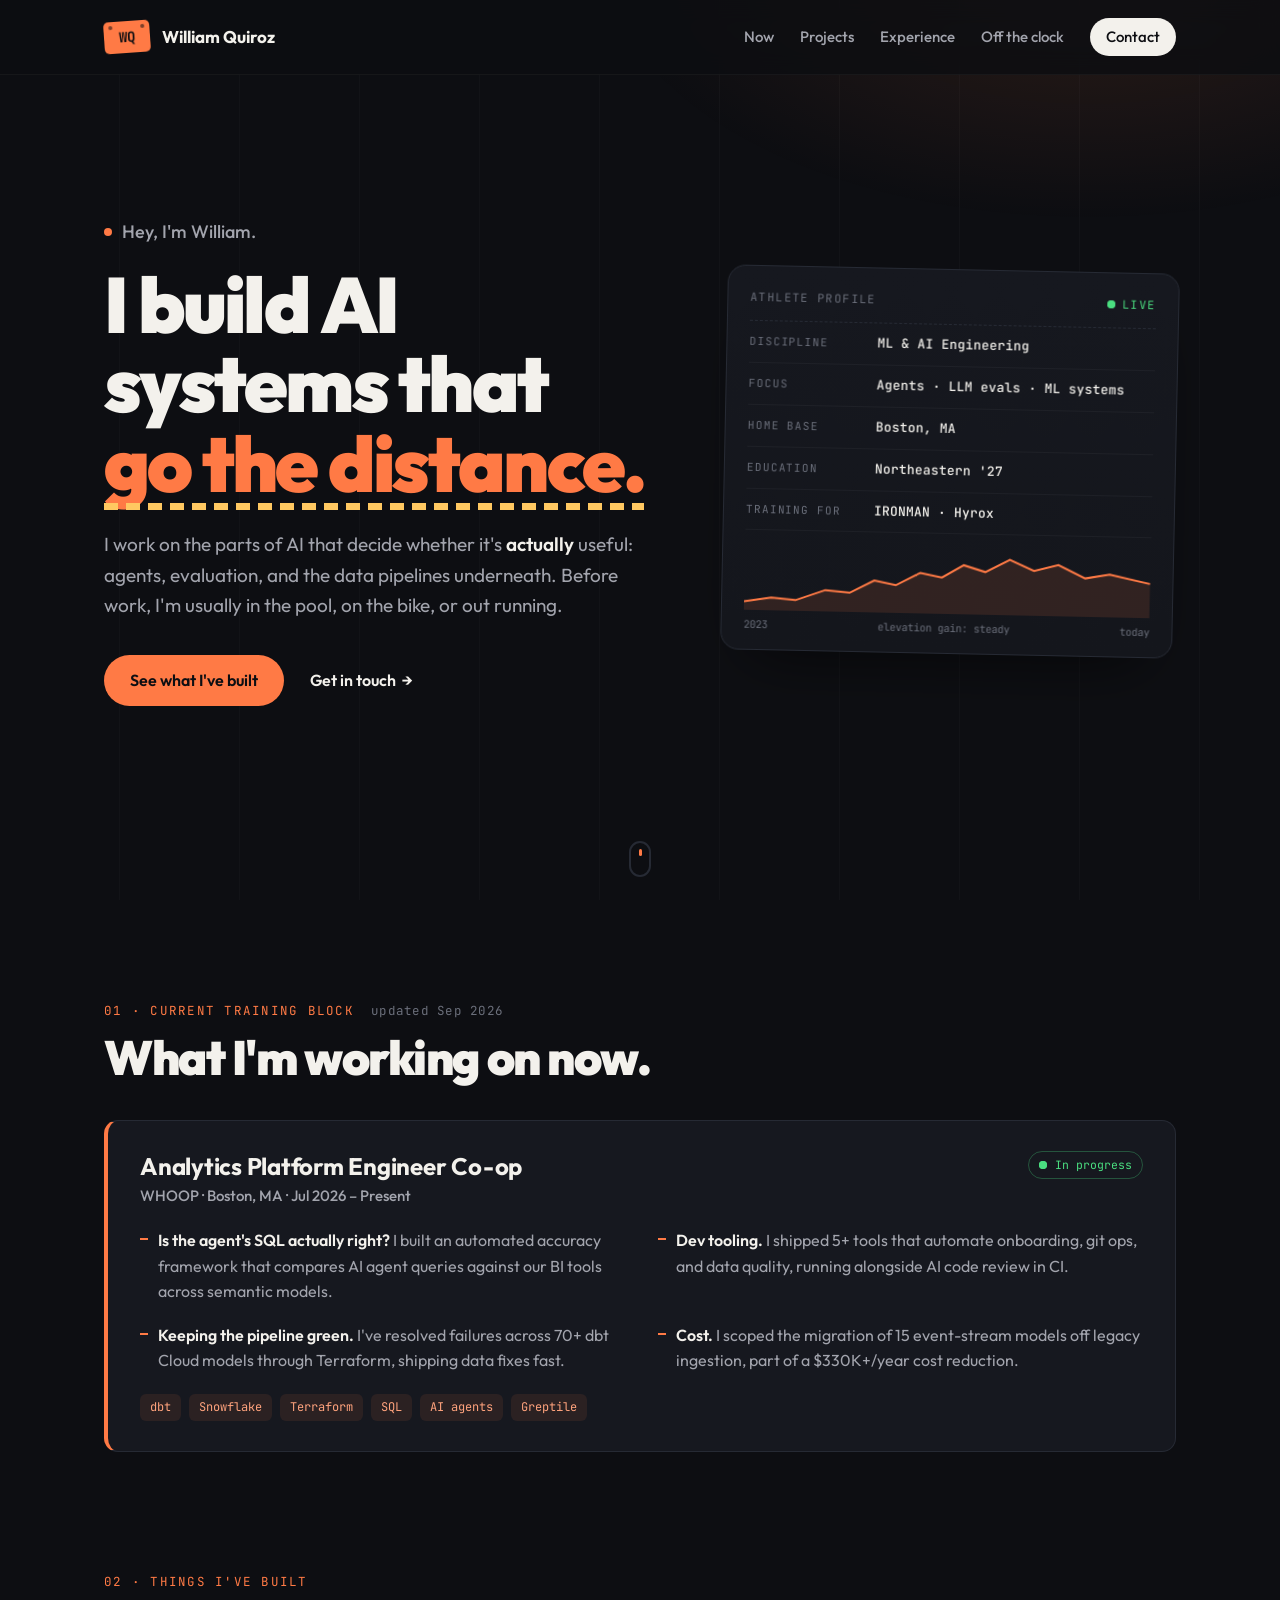
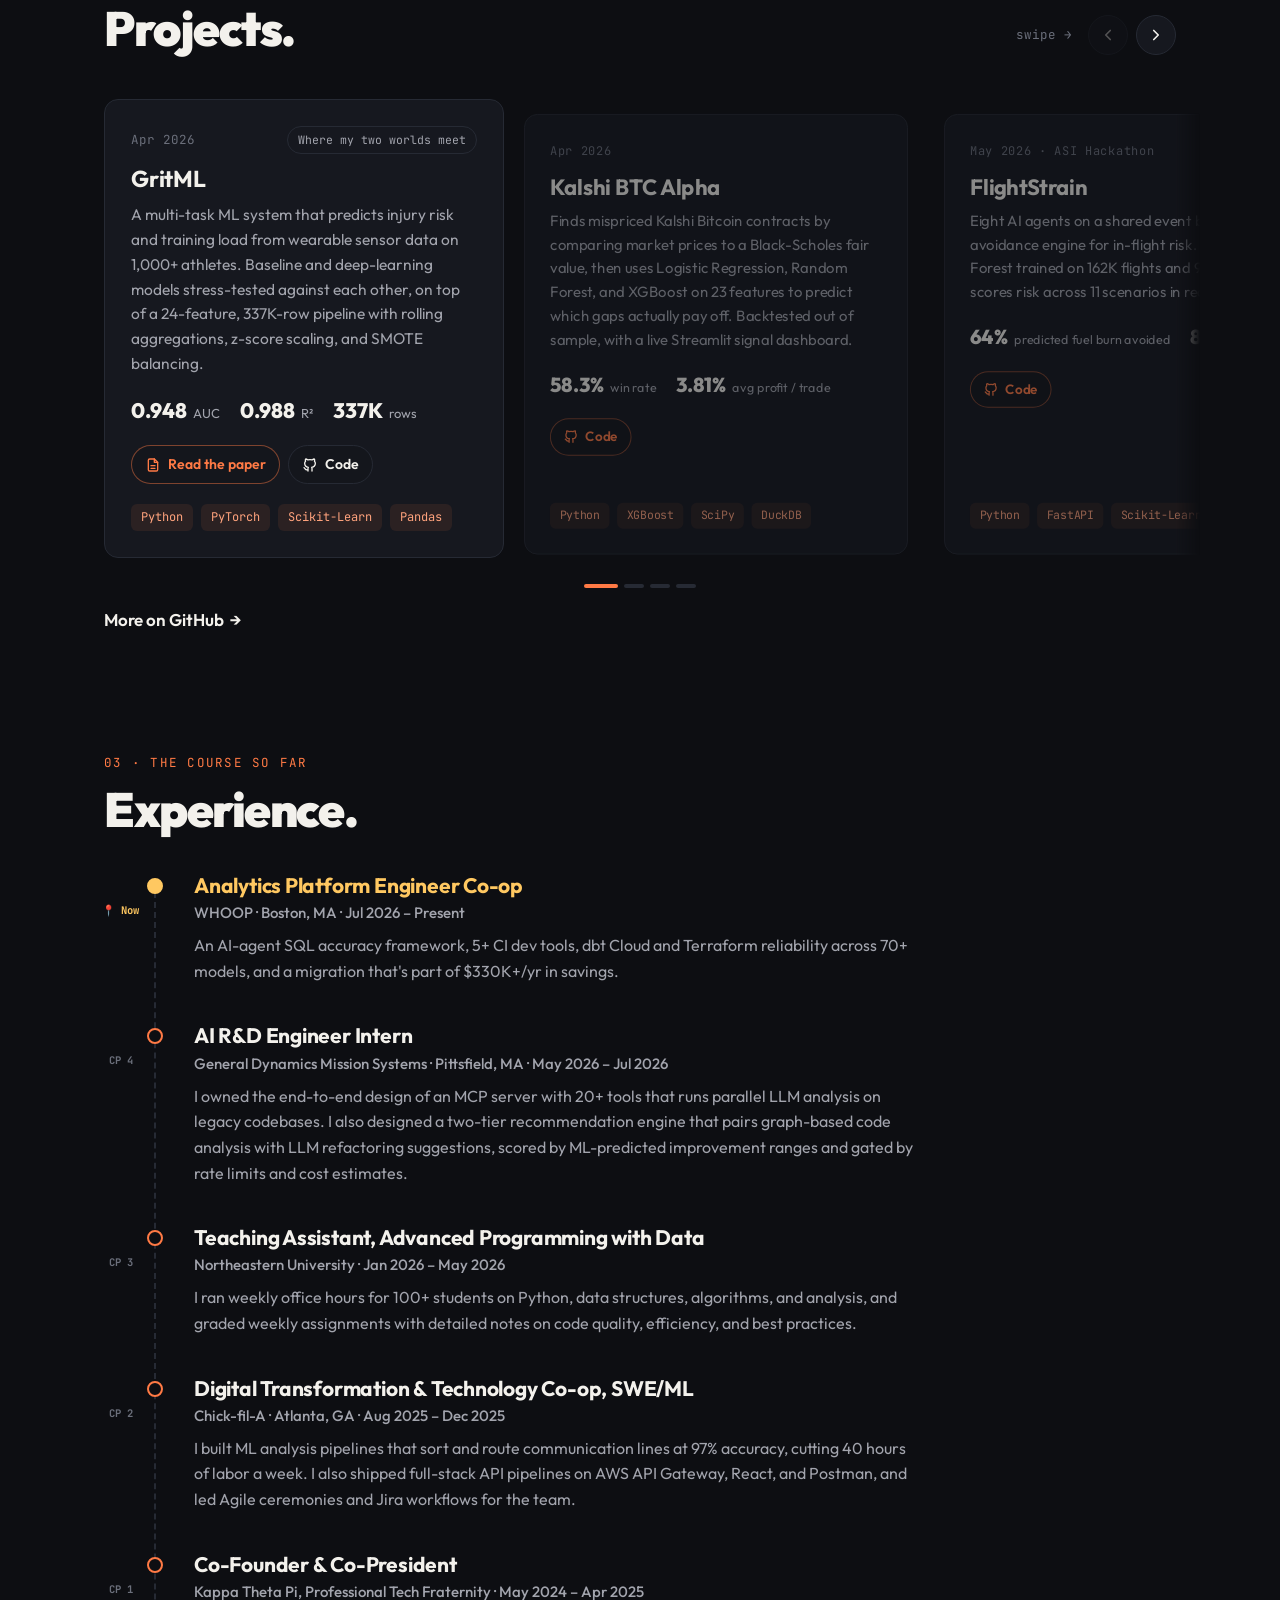
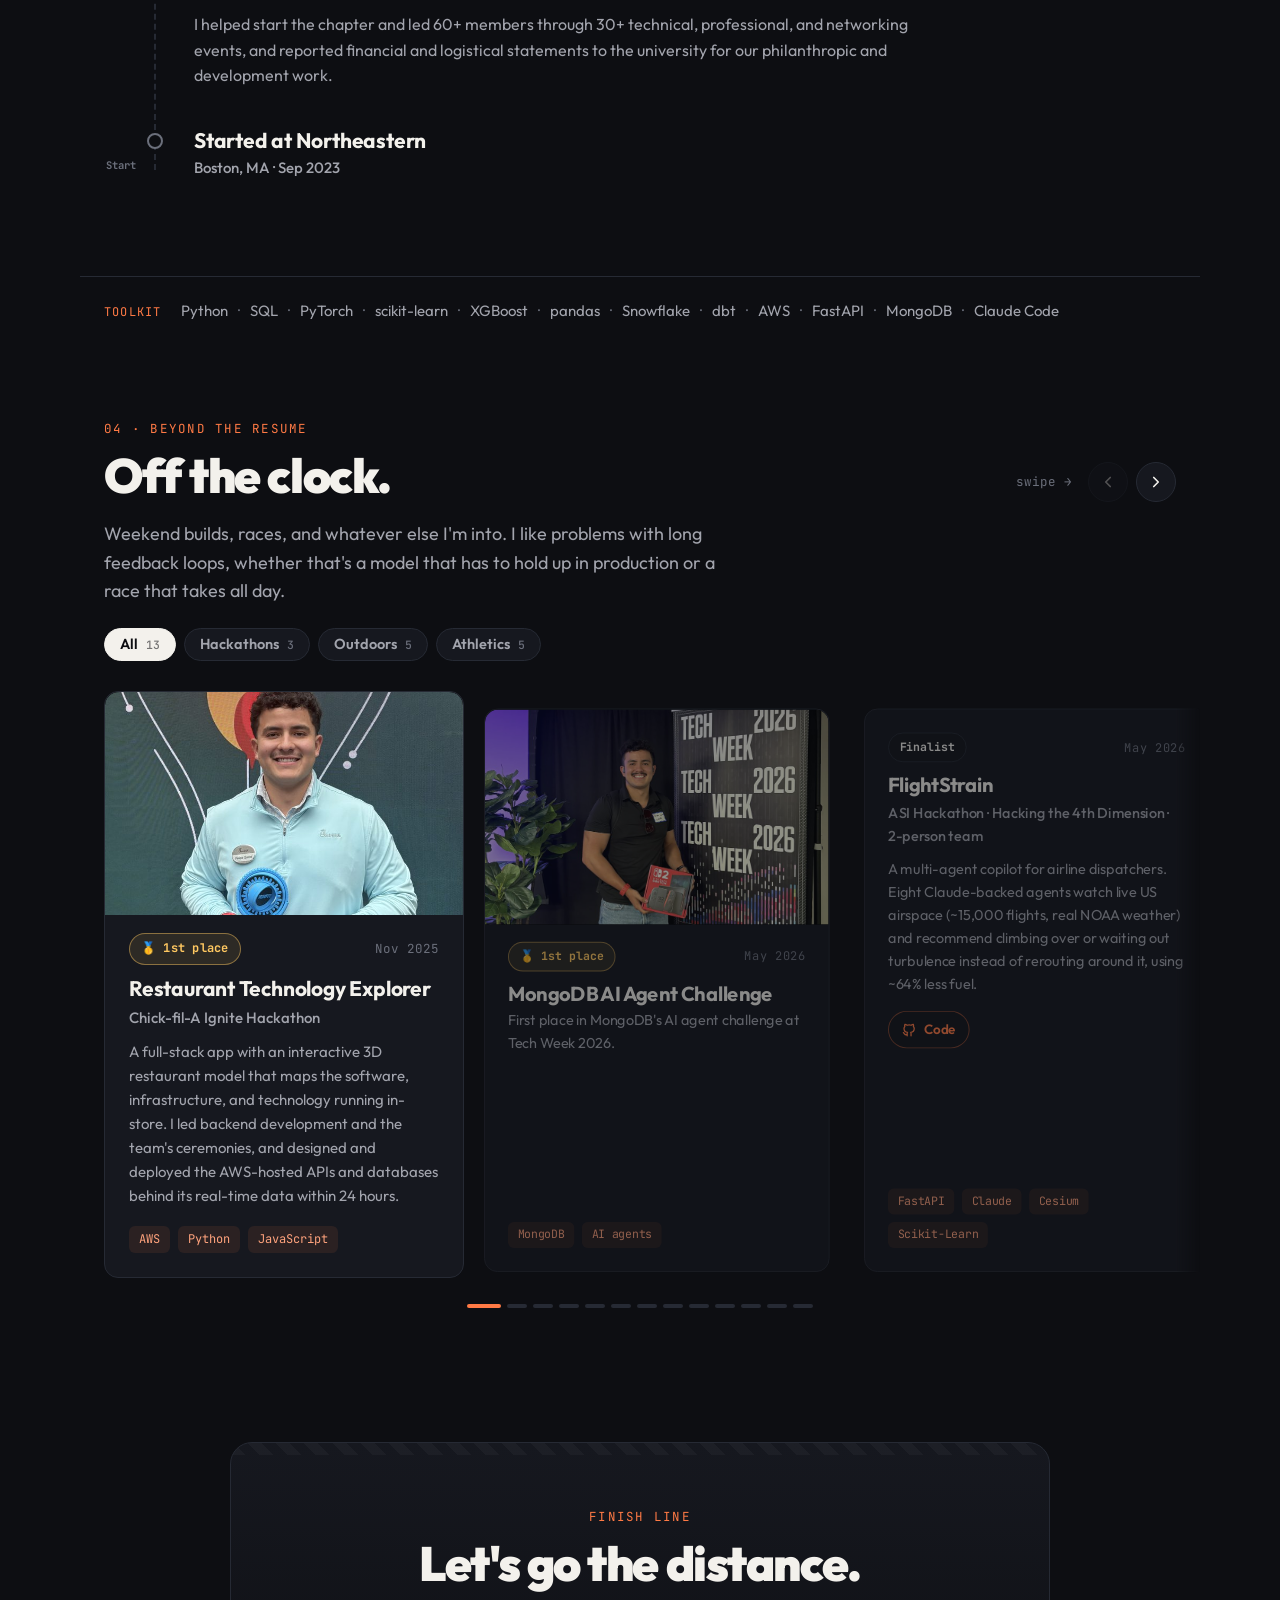
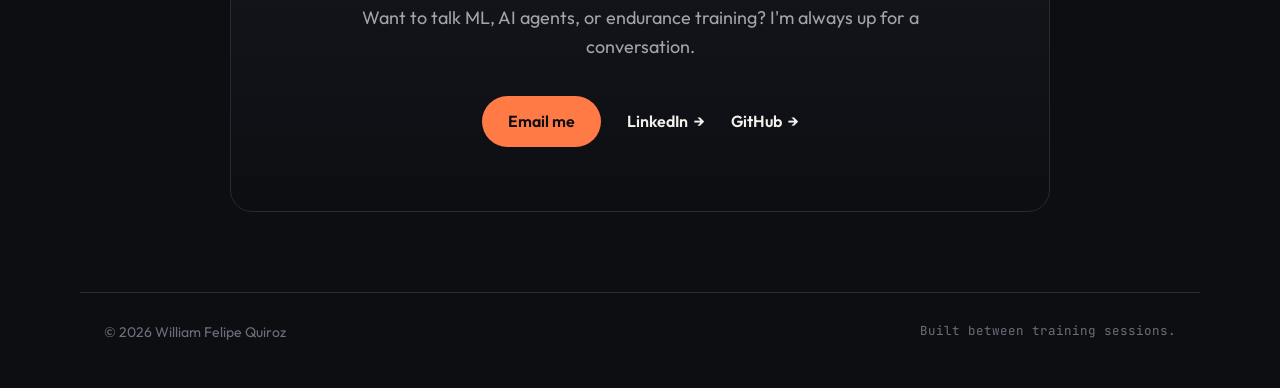
==== index.html @ 1b52e6c7 "Add Athletics race photos, hackathon photos, and Top 5 reads section - Training renamed Athletics: I" ====
<!DOCTYPE html>
<html lang="en">
<head>
  <meta charset="UTF-8" />
  <meta name="viewport" content="width=device-width, initial-scale=1.0" />
  <title>William Quiroz</title>
  <meta name="description" content="William Quiroz — data & AI engineer and endurance athlete. AI agents, LLM evaluation, and ML on real-world data." />
  <link rel="preconnect" href="https://fonts.googleapis.com" />
  <link rel="preconnect" href="https://fonts.gstatic.com" crossorigin />
  <link href="https://fonts.googleapis.com/css2?family=Outfit:wght@400;500;600;700;800;900&family=JetBrains+Mono:wght@400;500;700&display=swap" rel="stylesheet" />
  <link rel="stylesheet" href="styles.css" />
  <link rel="icon" href="data:image/svg+xml,<svg xmlns='http://www.w3.org/2000/svg' viewBox='0 0 100 100'><rect x='6' y='18' width='88' height='64' rx='8' fill='%23ff7a45'/><text x='50' y='64' font-size='38' font-family='monospace' font-weight='700' text-anchor='middle' fill='%230d0e12'>WQ</text></svg>" />
</head>
<body>
  <div class="progress" aria-hidden="true"><span></span></div>

  <header class="nav" id="top">
    <a class="logo" href="#top" aria-label="Home">
      <span class="bib"><i></i><i></i>WQ</span>
      <span class="logo-text">William Quiroz</span>
    </a>
    <button class="nav-toggle" aria-label="Open menu" aria-expanded="false"><span></span><span></span></button>
    <nav class="nav-links">
      <a href="#block">Now</a>
      <a href="#built">Projects</a>
      <a href="#course">Experience</a>
      <a href="#log">Off the clock</a>
      <a href="#reads">Reads</a>
      <a href="#contact" class="nav-cta">Contact</a>
    </nav>
  </header>

  <main>
    <!-- ============ HERO ============ -->
    <section class="hero">
      <div class="hero-text">
        <p class="eyebrow"><span class="dot"></span>Hey, I'm William.</p>
        <h1 class="stagger">I build AI systems that <span class="hl">go the distance.</span></h1>
        <p class="lede">
          I work on the parts of AI that decide whether it's <em>actually</em> useful: agents, evaluation,
          and the data pipelines underneath. Before work, I'm usually in the pool, on the bike, or out running.
        </p>
        <div class="cta-row">
          <a class="btn btn-solid" href="#built">See what I've built</a>
          <a class="btn btn-ghost" href="#contact">Get in touch <span class="arrow">→</span></a>
        </div>
      </div>

      <aside class="readout tilt" aria-label="Profile summary">
        <div class="readout-head">
          <span>ATHLETE PROFILE</span>
          <span class="live"><span class="pulse"></span>LIVE</span>
        </div>
        <dl>
          <div><dt>Discipline</dt><dd>ML &amp; AI Engineering</dd></div>
          <div><dt>Focus</dt><dd>Agents · LLM evals · ML systems</dd></div>
          <div><dt>Home base</dt><dd>Boston, MA</dd></div>
          <div><dt>Education</dt><dd>Northeastern '27</dd></div>
          <div><dt>Training for</dt><dd>IRONMAN · Hyrox</dd></div>
        </dl>
        <svg class="elevation" viewBox="0 0 300 60" preserveAspectRatio="none" aria-hidden="true">
          <path class="elev-fill" d="M0 52 L20 48 L38 50 L60 40 L78 42 L96 30 L112 34 L130 22 L146 26 L162 14 L178 20 L196 8 L214 18 L232 12 L252 24 L270 20 L300 28 L300 60 L0 60 Z" />
          <path class="elev-line" d="M0 52 L20 48 L38 50 L60 40 L78 42 L96 30 L112 34 L130 22 L146 26 L162 14 L178 20 L196 8 L214 18 L232 12 L252 24 L270 20 L300 28" />
        </svg>
        <div class="readout-foot"><span>2023</span><span>elevation gain: steady</span><span>today</span></div>
      </aside>

      <a class="scroll-hint" href="#block" aria-label="Scroll down"><span></span></a>
    </section>

    <!-- ============ NOW ============ -->
    <section class="section reveal" id="block">
      <p class="label">01 · Current training block <span class="updated">updated Sep 2026</span></p>
      <h2>What I'm working on now.</h2>
      <article class="feature glow">
        <div class="feature-head">
          <div>
            <h3>Analytics Platform Engineer Co-op</h3>
            <p class="where">WHOOP · Boston, MA · Jul 2026 – Present</p>
          </div>
          <span class="chip live-chip"><span class="pulse"></span>In progress</span>
        </div>
        <ul class="bullets">
          <li><b>Is the agent's SQL actually right?</b> I built an automated accuracy framework that compares AI agent queries against our BI tools across semantic models.</li>
          <li><b>Dev tooling.</b> I shipped 5+ tools that automate onboarding, git ops, and data quality, running alongside AI code review in CI.</li>
          <li><b>Keeping the pipeline green.</b> I've resolved failures across 70+ dbt Cloud models through Terraform, shipping data fixes fast.</li>
          <li><b>Cost.</b> I scoped the migration of 15 event-stream models off legacy ingestion, part of a $330K+/year cost reduction.</li>
        </ul>
        <ul class="tags"><li>dbt</li><li>Snowflake</li><li>Terraform</li><li>SQL</li><li>AI agents</li><li>Greptile</li></ul>
      </article>
    </section>

    <!-- ============ PROJECTS (swipe deck) ============ -->
    <section class="section reveal" id="built">
      <div class="section-head">
        <div>
          <p class="label">02 · Things I've built</p>
          <h2>Projects.</h2>
        </div>
        <div class="deck-controls" data-for="projects">
          <span class="swipe-hint mono">swipe →</span>
          <button class="deck-btn deck-prev" aria-label="Previous project"><svg viewBox="0 0 24 24"><path d="m15 6-6 6 6 6"/></svg></button>
          <button class="deck-btn deck-next" aria-label="Next project"><svg viewBox="0 0 24 24"><path d="m9 6 6 6-6 6"/></svg></button>
        </div>
      </div>

      <div class="deck" id="projects">
        <div class="track">
          <article class="slide card glow">
            <div class="card-top"><span class="mono">Apr 2026</span><span class="chip">Where my two worlds meet</span></div>
            <h3>GritML</h3>
            <p>A multi-task ML system that predicts injury risk and training load from wearable sensor data on 1,000+ athletes. Baseline and deep-learning models stress-tested against each other, on top of a 24-feature, 337K-row pipeline with rolling aggregations, z-score scaling, and SMOTE balancing.</p>
            <div class="metrics"><span><b>0.948</b>AUC</span><span><b>0.988</b>R²</span><span><b>337K</b>rows</span></div>
            <div class="card-links">
              <a href="https://github.com/wfquiroz/GritML/blob/main/docs/GritML_Paper.pdf" target="_blank" rel="noopener"><svg viewBox="0 0 24 24"><path d="M14 3H7a2 2 0 0 0-2 2v14a2 2 0 0 0 2 2h10a2 2 0 0 0 2-2V8Z"/><path d="M14 3v5h5M9 13h6M9 17h6"/></svg>Read the paper</a>
              <a href="https://github.com/wfquiroz/GritML" target="_blank" rel="noopener"><svg viewBox="0 0 24 24"><path d="M9 19c-4.3 1.4-4.3-2.5-6-3m12 5v-3.5c0-1 .1-1.4-.5-2 2.8-.3 5.5-1.4 5.5-6a4.6 4.6 0 0 0-1.3-3.2 4.2 4.2 0 0 0-.1-3.2s-1.1-.3-3.5 1.3a12 12 0 0 0-6.2 0C6.5 2.8 5.4 3.1 5.4 3.1a4.2 4.2 0 0 0-.1 3.2A4.6 4.6 0 0 0 4 9.5c0 4.6 2.7 5.7 5.5 6-.6.6-.6 1.2-.5 2V21"/></svg>Code</a>
            </div>
            <ul class="tags"><li>Python</li><li>PyTorch</li><li>Scikit-Learn</li><li>Pandas</li></ul>
          </article>

          <article class="slide card glow">
            <div class="card-top"><span class="mono">Apr 2026</span></div>
            <h3>Kalshi BTC Alpha</h3>
            <p>Finds mispriced Kalshi Bitcoin contracts by comparing market prices to a Black-Scholes fair value, then uses Logistic Regression, Random Forest, and XGBoost on 23 features to predict which gaps actually pay off. Backtested out of sample, with a live Streamlit signal dashboard.</p>
            <div class="metrics"><span><b>58.3%</b>win rate</span><span><b>3.81%</b>avg profit / trade</span></div>
            <div class="card-links">
              <a href="https://github.com/wfquiroz/kalshi-btc-alpha" target="_blank" rel="noopener"><svg viewBox="0 0 24 24"><path d="M9 19c-4.3 1.4-4.3-2.5-6-3m12 5v-3.5c0-1 .1-1.4-.5-2 2.8-.3 5.5-1.4 5.5-6a4.6 4.6 0 0 0-1.3-3.2 4.2 4.2 0 0 0-.1-3.2s-1.1-.3-3.5 1.3a12 12 0 0 0-6.2 0C6.5 2.8 5.4 3.1 5.4 3.1a4.2 4.2 0 0 0-.1 3.2A4.6 4.6 0 0 0 4 9.5c0 4.6 2.7 5.7 5.5 6-.6.6-.6 1.2-.5 2V21"/></svg>Code</a>
            </div>
            <ul class="tags"><li>Python</li><li>XGBoost</li><li>SciPy</li><li>DuckDB</li></ul>
          </article>

          <article class="slide card glow">
            <div class="card-top"><span class="mono">May 2026 · ASI Hackathon</span></div>
            <h3>FlightStrain</h3>
            <p>Eight AI agents on a shared event bus drive a 4D avoidance engine for in-flight risk. A Random Forest trained on 162K flights and 9 features scores risk across 11 scenarios in real time.</p>
            <div class="metrics"><span><b>64%</b>predicted fuel burn avoided</span><span><b>8</b>agents</span></div>
            <div class="card-links">
              <a href="https://github.com/wfquiroz/FlightStrain" target="_blank" rel="noopener"><svg viewBox="0 0 24 24"><path d="M9 19c-4.3 1.4-4.3-2.5-6-3m12 5v-3.5c0-1 .1-1.4-.5-2 2.8-.3 5.5-1.4 5.5-6a4.6 4.6 0 0 0-1.3-3.2 4.2 4.2 0 0 0-.1-3.2s-1.1-.3-3.5 1.3a12 12 0 0 0-6.2 0C6.5 2.8 5.4 3.1 5.4 3.1a4.2 4.2 0 0 0-.1 3.2A4.6 4.6 0 0 0 4 9.5c0 4.6 2.7 5.7 5.5 6-.6.6-.6 1.2-.5 2V21"/></svg>Code</a>
            </div>
            <ul class="tags"><li>Python</li><li>FastAPI</li><li>Scikit-Learn</li><li>Claude</li></ul>
          </article>

          <article class="slide card glow">
            <div class="card-top"><span class="mono">Jul 2024</span></div>
            <h3>Forex Relationships</h3>
            <p>I stored 8M+ lines of forex data in AWS S3 and queried and cleaned it with Athena. Then I built neural networks, regression trees, and SHAP analyses to explain how each trading feature drives P&amp;L.</p>
            <div class="metrics"><span><b>98.3%</b>accurate SHAP values</span><span><b>8M+</b>rows</span></div>
            <ul class="tags"><li>Python</li><li>SQL</li><li>AWS S3</li><li>Athena</li></ul>
          </article>
        </div>
        <div class="dots" role="tablist"></div>
      </div>

      <a class="btn-ghost more" href="https://github.com/wfquiroz" target="_blank" rel="noopener">More on GitHub <span class="arrow">→</span></a>
    </section>

    <!-- ============ COURSE (experience) ============ -->
    <section class="section reveal" id="course">
      <p class="label">03 · The course so far</p>
      <h2>Experience.</h2>
      <ol class="course">
        <li class="cp here">
          <span class="cp-tag">📍 Now</span>
          <div>
            <h3>Analytics Platform Engineer Co-op</h3>
            <p class="where">WHOOP · Boston, MA · Jul 2026 – Present</p>
            <p>An AI-agent SQL accuracy framework, 5+ CI dev tools, dbt Cloud and Terraform reliability across 70+ models, and a migration that's part of $330K+/yr in savings.</p>
          </div>
        </li>
        <li class="cp">
          <span class="cp-tag">CP 4</span>
          <div>
            <h3>AI R&amp;D Engineer Intern</h3>
            <p class="where">General Dynamics Mission Systems · Pittsfield, MA · May 2026 – Jul 2026</p>
            <p>I owned the end-to-end design of an MCP server with 20+ tools that runs parallel LLM analysis on legacy codebases. I also designed a two-tier recommendation engine that pairs graph-based code analysis with LLM refactoring suggestions, scored by ML-predicted improvement ranges and gated by rate limits and cost estimates.</p>
          </div>
        </li>
        <li class="cp">
          <span class="cp-tag">CP 3</span>
          <div>
            <h3>Teaching Assistant, Advanced Programming with Data</h3>
            <p class="where">Northeastern University · Jan 2026 – May 2026</p>
            <p>I ran weekly office hours for 100+ students on Python, data structures, algorithms, and analysis, and graded weekly assignments with detailed notes on code quality, efficiency, and best practices.</p>
          </div>
        </li>
        <li class="cp">
          <span class="cp-tag">CP 2</span>
          <div>
            <h3>Digital Transformation &amp; Technology Co-op, SWE/ML</h3>
            <p class="where">Chick-fil-A · Atlanta, GA · Aug 2025 – Dec 2025</p>
            <p>I built ML analysis pipelines that sort and route communication lines at 97% accuracy, cutting 40 hours of labor a week. I also shipped full-stack API pipelines on AWS API Gateway, React, and Postman, and led Agile ceremonies and Jira workflows for the team.</p>
          </div>
        </li>
        <li class="cp">
          <span class="cp-tag">CP 1</span>
          <div>
            <h3>Co-Founder &amp; Co-President</h3>
            <p class="where">Kappa Theta Pi, Professional Tech Fraternity · May 2024 – Apr 2025</p>
            <p>I helped start the chapter and led 60+ members through 30+ technical, professional, and networking events, and reported financial and logistical statements to the university for our philanthropic and development work.</p>
          </div>
        </li>
        <li class="cp start">
          <span class="cp-tag">Start</span>
          <div>
            <h3>Started at Northeastern</h3>
            <p class="where">Boston, MA · Sep 2023</p>
          </div>
        </li>
      </ol>
    </section>

    <section class="toolkit reveal" aria-label="Toolkit">
      <span class="toolkit-label">Toolkit</span>
      <ul class="toolkit-list">
        <li>Python</li><li>SQL</li><li>PyTorch</li><li>scikit-learn</li><li>XGBoost</li><li>pandas</li>
        <li>Snowflake</li><li>dbt</li><li>AWS</li><li>FastAPI</li><li>MongoDB</li><li>Claude Code</li>
      </ul>
    </section>

    <!-- ============ BEYOND THE RESUME (hackathons · training · notes, from personal.js) ============ -->
    <section class="section reveal" id="log">
      <div class="section-head">
        <div>
          <p class="label">04 · Beyond the resume</p>
          <h2>Off the clock.</h2>
        </div>
        <div class="deck-controls" data-for="beyond">
          <span class="swipe-hint mono">swipe →</span>
          <button class="deck-btn deck-prev" aria-label="Previous card"><svg viewBox="0 0 24 24"><path d="m15 6-6 6 6 6"/></svg></button>
          <button class="deck-btn deck-next" aria-label="Next card"><svg viewBox="0 0 24 24"><path d="m9 6 6 6-6 6"/></svg></button>
        </div>
      </div>
      <p class="log-intro">Weekend builds, races, and whatever else I'm into. I like problems with long feedback loops, whether that's a model that has to hold up in production or a race that takes all day.</p>
      <div class="filters" role="group" aria-label="Filter cards"></div>
      <div class="deck" id="beyond">
        <div class="track"></div>
        <div class="dots" role="tablist"></div>
      </div>
    </section>

    <!-- ============ READS (from personal.js; hidden when empty) ============ -->
    <section class="section reveal" id="reads">
      <p class="label">05 · Bookshelf</p>
      <h2>Top 5 reads.</h2>
      <ol class="reads"></ol>
    </section>

    <!-- ============ CONTACT ============ -->
    <section class="contact reveal" id="contact">
      <p class="label">Finish line</p>
      <h2>Let's go the distance.</h2>
      <p>Want to talk ML, AI agents, or endurance training? I'm always up for a conversation.</p>
      <div class="cta-row center">
        <a class="btn btn-solid" href="mailto:william.quiroz31@gmail.com">Email me</a>
        <a class="btn btn-ghost" href="https://www.linkedin.com/in/wf-quiroz" target="_blank" rel="noopener">LinkedIn <span class="arrow">→</span></a>
        <a class="btn btn-ghost" href="https://github.com/wfquiroz" target="_blank" rel="noopener">GitHub <span class="arrow">→</span></a>
      </div>
    </section>
  </main>

  <footer class="footer">
    <span>© <span id="year">2026</span> William Felipe Quiroz</span>
    <span class="mono">Built between training sessions.</span>
  </footer>

  <script src="personal.js"></script>
  <script src="script.js"></script>
</body>
</html>
---- styles.css ----
:root {
  --bg: #0d0e12;
  --bg-2: #14161c;
  --card: #16181f;
  --line: #262a34;
  --text: #f3f1ec;
  --muted: #a2a4ad;
  --faint: #6b6f7b;
  --accent: #ff7a45;      /* race-bib orange */
  --accent-2: #ffc861;    /* finish-line gold */
  --ok: #4ade80;
  --ink: #0d0e12;
  --radius: 14px;
  --max: 1120px;
  --mono: "JetBrains Mono", ui-monospace, monospace;
  --ease: cubic-bezier(.22, 1, .36, 1);
}

* { box-sizing: border-box; margin: 0; padding: 0; }
html { scroll-behavior: smooth; scroll-padding-top: 84px; }
body {
  background: var(--bg);
  color: var(--text);
  font-family: "Outfit", system-ui, -apple-system, sans-serif;
  font-size: 17px;
  line-height: 1.6;
  -webkit-font-smoothing: antialiased;
  overflow-x: hidden;
}
/* subtle track-lane texture */
body::before {
  content: ""; position: fixed; inset: 0; z-index: -1; pointer-events: none;
  background:
    radial-gradient(700px 380px at 85% -5%, rgba(255, 122, 69, .13), transparent 70%),
    repeating-linear-gradient(90deg, transparent 0 119px, rgba(255, 255, 255, .025) 119px 120px);
}
a { color: inherit; text-decoration: none; }
ul, ol { list-style: none; }
svg { display: block; }
code { font-family: var(--mono); font-size: .9em; background: var(--card); border: 1px solid var(--line); padding: 1px 6px; border-radius: 5px; }
.mono { font-family: var(--mono); font-size: 12.5px; color: var(--faint); }

/* ---------- PROGRESS BAR ---------- */
.progress { position: fixed; top: 0; left: 0; right: 0; height: 3px; z-index: 60; background: transparent; }
.progress span { display: block; height: 100%; width: 0; background: linear-gradient(90deg, var(--accent), var(--accent-2)); transition: width .1s linear; }

/* ---------- NAV ---------- */
.nav {
  position: sticky; top: 0; z-index: 50;
  display: flex; align-items: center; justify-content: space-between;
  padding: 18px max(24px, calc((100% - var(--max)) / 2 + 24px));
  background: rgba(13, 14, 18, .82);
  border-bottom: 1px solid rgba(255, 255, 255, .04);
  backdrop-filter: blur(12px); -webkit-backdrop-filter: blur(12px);
}
.logo { display: flex; align-items: center; gap: 12px; font-weight: 700; font-size: 17px; }
.bib {
  position: relative; display: grid; place-items: center;
  width: 46px; height: 32px; border-radius: 5px;
  background: var(--accent); color: var(--ink);
  font-family: var(--mono); font-weight: 700; font-size: 14px; letter-spacing: .02em;
  transform: rotate(-4deg); transition: transform .3s var(--ease);
}
.bib i { position: absolute; top: 4px; width: 4px; height: 4px; border-radius: 50%; background: var(--ink); opacity: .55; }
.bib i:first-child { left: 5px; } .bib i:last-child { right: 5px; }
.logo:hover .bib { transform: rotate(3deg) translateY(-2px); }
.nav-links { display: flex; align-items: center; gap: 26px; }
.nav-links a { color: var(--muted); font-size: 15px; font-weight: 500; transition: color .2s; position: relative; }
.nav-links a:not(.nav-cta)::after { content: ""; position: absolute; left: 0; right: 0; bottom: -6px; height: 2px; background: var(--accent); transform: scaleX(0); transform-origin: left; transition: transform .25s var(--ease); }
.nav-links a:hover, .nav-links a.active { color: var(--text); }
.nav-links a.active::after { transform: scaleX(1); }
.nav-links .nav-cta { color: var(--ink); background: var(--text); padding: 7px 16px; border-radius: 999px; }
.nav-links .nav-cta:hover { background: var(--accent); }
.nav-toggle { display: none; background: none; border: 0; cursor: pointer; width: 32px; height: 32px; position: relative; }
.nav-toggle span { position: absolute; left: 6px; right: 6px; height: 2px; background: var(--text); border-radius: 2px; transition: transform .25s, top .25s; }
.nav-toggle span:first-child { top: 12px; } .nav-toggle span:last-child { top: 19px; }
.nav.open .nav-toggle span:first-child { top: 15px; transform: rotate(45deg); }
.nav.open .nav-toggle span:last-child { top: 15px; transform: rotate(-45deg); }

/* ---------- HERO ---------- */
.hero {
  position: relative;
  max-width: var(--max); margin: 0 auto;
  min-height: calc(100vh - 70px);
  display: grid; grid-template-columns: 1.25fr 1fr; gap: 56px; align-items: center;
  padding: 40px 24px 96px;
}
.eyebrow { display: flex; align-items: center; gap: 10px; color: var(--muted); font-weight: 500; font-size: 18px; margin-bottom: 18px; animation: rise .8s var(--ease) both; }
.dot { width: 8px; height: 8px; border-radius: 50%; background: var(--accent); }
.hero h1 { font-size: clamp(42px, 6.4vw, 78px); line-height: 1.02; font-weight: 900; letter-spacing: -0.035em; }
.hero h1 .w { display: inline-block; animation: rise .9s var(--ease) both; animation-delay: calc(var(--i) * 70ms + 100ms); }
.hl { color: var(--accent); position: relative; white-space: nowrap; }
.hl::after {
  content: ""; position: absolute; left: 0; right: 0; bottom: .02em; height: .09em;
  background: repeating-linear-gradient(90deg, var(--accent-2) 0 14px, transparent 14px 22px);
  transform-origin: left; animation: lane 1.2s .9s var(--ease) both;
}
@keyframes lane { from { transform: scaleX(0); } }
@keyframes rise { from { opacity: 0; transform: translateY(22px); } }
.lede { color: var(--muted); font-size: 19px; max-width: 540px; margin-top: 26px; animation: rise .9s .55s var(--ease) both; }
.lede em { color: var(--text); font-style: normal; font-weight: 600; }
.cta-row { display: flex; flex-wrap: wrap; align-items: center; gap: 14px 26px; margin-top: 34px; animation: rise .9s .7s var(--ease) both; }
.cta-row.center { justify-content: center; }

.btn { display: inline-flex; align-items: center; gap: 6px; font-weight: 600; font-size: 16px; transition: transform .2s, background .2s, color .2s; }
.btn-solid { background: var(--accent); color: var(--ink); padding: 13px 26px; border-radius: 999px; }
.btn-solid:hover { background: var(--accent-2); transform: translateY(-2px); }
.btn-ghost { color: var(--text); font-weight: 600; }
.btn-ghost:hover { color: var(--accent); }
.arrow { display: inline-block; transition: transform .2s; }
.btn-ghost:hover .arrow { transform: translateX(4px); }

/* readout card */
.readout {
  background: linear-gradient(180deg, var(--card), var(--bg-2));
  border: 1px solid var(--line); border-radius: 18px;
  padding: 22px 22px 16px;
  font-family: var(--mono);
  box-shadow: 0 30px 60px -30px rgba(0, 0, 0, .7);
  transform: rotate(1.2deg);
  animation: cardIn 1s .3s var(--ease) backwards;
  transition: transform .15s ease-out;
  will-change: transform;
}
@keyframes cardIn { from { opacity: 0; transform: rotate(4deg) translateY(30px); } }
.readout-head { display: flex; justify-content: space-between; font-size: 11.5px; letter-spacing: .12em; color: var(--faint); padding-bottom: 14px; border-bottom: 1px dashed var(--line); }
.live { display: flex; align-items: center; gap: 7px; color: var(--ok); }
.readout dl > div { display: grid; grid-template-columns: 118px 1fr; gap: 10px; padding: 10px 0; border-bottom: 1px solid rgba(255,255,255,.04); font-size: 13px; }
.readout dt { color: var(--faint); text-transform: uppercase; font-size: 11px; letter-spacing: .08em; padding-top: 2px; }
.readout dd { color: var(--text); font-weight: 500; }
.readout dd.ok { color: var(--ok); }
.readout dd.ok::before { content: "● "; font-size: 9px; vertical-align: 2px; }
.elevation { width: 100%; height: 64px; margin-top: 16px; }
.elev-fill { fill: rgba(255, 122, 69, .12); }
.elev-line { fill: none; stroke: var(--accent); stroke-width: 2; vector-effect: non-scaling-stroke; stroke-dasharray: 600; stroke-dashoffset: 600; animation: draw 2.2s .8s ease-out forwards; }
@keyframes draw { to { stroke-dashoffset: 0; } }
.readout-foot { display: flex; justify-content: space-between; font-size: 10.5px; color: var(--faint); margin-top: 6px; }

.pulse { width: 8px; height: 8px; border-radius: 50%; background: currentColor; position: relative; display: inline-block; }
.pulse::after { content: ""; position: absolute; inset: 0; border-radius: 50%; background: currentColor; animation: pulse 1.8s ease-out infinite; }
@keyframes pulse { to { transform: scale(2.8); opacity: 0; } }

.scroll-hint { position: absolute; left: 50%; bottom: 28px; width: 22px; height: 36px; border: 2px solid var(--line); border-radius: 12px; transform: translateX(-50%); animation: rise 1s 1.4s var(--ease) both; }
.scroll-hint span { position: absolute; left: 50%; top: 6px; width: 3px; height: 7px; margin-left: -1.5px; border-radius: 2px; background: var(--accent); animation: wheel 1.6s ease-in-out infinite; }
@keyframes wheel { 0%, 100% { transform: translateY(0); opacity: 1; } 60% { transform: translateY(12px); opacity: 0; } }

/* ---------- SECTIONS ---------- */
.section { max-width: var(--max); margin: 0 auto; padding: 96px 24px 24px; }
.section-head { display: flex; align-items: flex-end; justify-content: space-between; gap: 20px; }
.section-head h2 { margin-bottom: 36px; }
.label { font-family: var(--mono); font-size: 12.5px; letter-spacing: .1em; text-transform: uppercase; color: var(--accent); margin-bottom: 10px; }
h2 { font-size: clamp(32px, 4.4vw, 48px); font-weight: 900; letter-spacing: -0.03em; line-height: 1.1; margin-bottom: 36px; }
h3 { font-size: 21px; font-weight: 700; letter-spacing: -0.01em; line-height: 1.3; }
h4 { font-family: var(--mono); font-size: 12px; letter-spacing: .1em; text-transform: uppercase; color: var(--faint); font-weight: 500; }
.where { color: var(--muted); font-weight: 500; font-size: 15px; margin-top: 2px; }

.chip { font-family: var(--mono); font-size: 11.5px; padding: 4px 10px; border-radius: 999px; border: 1px solid var(--line); color: var(--muted); white-space: nowrap; }
.live-chip { display: inline-flex; align-items: center; gap: 8px; color: var(--ok); border-color: rgba(74, 222, 128, .3); }

.tags { display: flex; flex-wrap: wrap; gap: 8px; margin-top: 20px; }
.tags li { font-family: var(--mono); font-size: 12px; padding: 4px 10px; border-radius: 6px; background: rgba(255, 122, 69, .09); color: #ffa37d; }
.tags.big li { font-size: 13px; padding: 7px 12px; background: var(--card); border: 1px solid var(--line); color: var(--text); transition: border-color .2s, color .2s, transform .2s; }
.tags.big li:hover { border-color: var(--accent); color: var(--accent); transform: translateY(-2px); }

/* cursor glow on cards */
.glow { position: relative; overflow: hidden; }
.glow::before {
  content: ""; position: absolute; inset: 0; pointer-events: none; opacity: 0; transition: opacity .3s;
  background: radial-gradient(360px circle at var(--mx, 50%) var(--my, 50%), rgba(255, 122, 69, .14), transparent 60%);
}
.glow:hover::before { opacity: 1; }
.glow > * { position: relative; }

/* feature */
.feature { background: var(--card); border: 1px solid var(--line); border-left: 4px solid var(--accent); border-radius: var(--radius); padding: 30px 32px; }
.feature-head { display: flex; justify-content: space-between; align-items: flex-start; gap: 16px; margin-bottom: 20px; }
.feature h3 { font-size: 24px; }
.bullets { display: grid; grid-template-columns: 1fr 1fr; gap: 18px 32px; }
.bullets li { color: var(--muted); font-size: 16px; padding-left: 18px; position: relative; }
.bullets li::before { content: ""; position: absolute; left: 0; top: .62em; width: 8px; height: 2px; background: var(--accent); }
.bullets b { color: var(--text); font-weight: 600; }

/* ---------- SWIPE DECK ---------- */
.deck-controls { display: flex; align-items: center; gap: 8px; margin-bottom: 36px; }
.swipe-hint { margin-right: 8px; animation: nudge 1.6s ease-in-out infinite; }
@keyframes nudge { 50% { transform: translateX(4px); } }
.deck-btn { width: 40px; height: 40px; border-radius: 50%; border: 1px solid var(--line); background: var(--card); color: var(--text); cursor: pointer; display: grid; place-items: center; transition: border-color .2s, background .2s, transform .2s, opacity .2s; }
.deck-btn svg { width: 18px; height: 18px; fill: none; stroke: currentColor; stroke-width: 2.2; stroke-linecap: round; stroke-linejoin: round; }
@media (hover: hover) { .deck-btn:hover { border-color: var(--accent); background: var(--accent); color: var(--ink); transform: translateY(-2px); } }
.deck-btn:active { transform: scale(.92); }
.deck-btn[disabled] { opacity: .3; pointer-events: none; }

.deck { position: relative; margin: 0 -24px; }
.track {
  position: relative;
  display: flex; gap: 20px;
  overflow-x: auto; overscroll-behavior-x: contain;
  scroll-snap-type: x mandatory;
  scroll-padding-inline: 24px;
  padding: 8px 24px 20px;
  scrollbar-width: none; -ms-overflow-style: none;
  cursor: grab;
  -webkit-mask-image: linear-gradient(90deg, transparent, #000 24px, #000 calc(100% - 24px), transparent);
  mask-image: linear-gradient(90deg, transparent, #000 24px, #000 calc(100% - 24px), transparent);
}
.track::-webkit-scrollbar { display: none; }
.track.dragging { cursor: grabbing; scroll-snap-type: none; scroll-behavior: auto; }
.track.dragging * { pointer-events: none; }
.slide { flex: 0 0 min(400px, 82vw); scroll-snap-align: start; transform-origin: left center; transform: scale(.96) translateY(6px); opacity: .55; transition: transform .5s var(--ease), opacity .5s var(--ease), border-color .25s; }
.slide.is-active { transform: none; opacity: 1; }
.dots { display: flex; justify-content: center; gap: 6px; margin-top: 6px; }
.dots button { width: 20px; height: 4px; border-radius: 2px; border: 0; background: var(--line); cursor: pointer; transition: background .25s, width .25s; padding: 0; }
.dots button.on { background: var(--accent); width: 34px; }

/* project cards */
.card { display: flex; flex-direction: column; background: var(--card); border: 1px solid var(--line); border-radius: var(--radius); padding: 26px; min-height: 100%; }
.card:hover { border-color: rgba(255, 122, 69, .5); }
.card-top { display: flex; justify-content: space-between; align-items: center; gap: 10px; margin-bottom: 10px; min-height: 24px; }
.card h3 { font-size: 23px; margin-bottom: 8px; }
.card p { color: var(--muted); font-size: 15.5px; }
.card .tags { margin-top: auto; padding-top: 20px; }
.metrics { display: flex; flex-wrap: wrap; gap: 14px 20px; margin-top: 18px; color: var(--muted); font-size: 13px; }
.metrics b { color: var(--text); font-size: 21px; font-weight: 800; margin-right: 6px; }
.gh svg { width: 20px; height: 20px; fill: none; stroke: var(--muted); stroke-width: 2; stroke-linecap: round; stroke-linejoin: round; transition: stroke .2s; }
.gh:hover svg { stroke: var(--accent); }
.more { display: inline-flex; gap: 6px; margin-top: 18px; }

/* hobby cards */
.log-intro { color: var(--muted); font-size: 18px; max-width: 620px; margin: -18px 0 30px; }
.log-card { background: var(--card); border: 1px solid var(--line); border-radius: var(--radius); padding: 26px; flex-basis: min(300px, 78vw); }
.log-card:hover { border-color: var(--tint); }
.log-card svg { width: 48px; height: 48px; padding: 10px; border-radius: 12px; background: color-mix(in srgb, var(--tint) 14%, transparent); fill: none; stroke: var(--tint); stroke-width: 1.8; stroke-linecap: round; stroke-linejoin: round; margin-bottom: 18px; }
.log-card h3 { font-size: 20px; margin-bottom: 6px; }
.log-card p { color: var(--muted); font-size: 15px; }

/* field notes cards */
.note { display: flex; flex-direction: column; background: var(--card); border: 1px solid var(--line); border-radius: var(--radius); overflow: hidden; flex-basis: min(340px, 80vw); }
.note:hover { border-color: rgba(255, 200, 97, .5); }
.note-media { aspect-ratio: 16 / 10; display: grid; place-items: center; font-size: 56px; background: linear-gradient(135deg, rgba(255, 122, 69, .18), rgba(255, 200, 97, .06)); }
.note-media img { width: 100%; height: 100%; object-fit: cover; }
.note-body { padding: 20px 22px 22px; }
.note-body .mono { display: flex; gap: 8px; margin-bottom: 8px; }
.note-body .mono b { color: var(--accent-2); font-weight: 700; }
.note-body h3 { font-size: 19px; margin-bottom: 6px; }
.note-body p { color: var(--muted); font-size: 15px; }

/* course (timeline) */
.course { position: relative; margin-left: 50px; }
.course::before { content: ""; position: absolute; left: 0; top: 10px; bottom: 10px; border-left: 2px dashed var(--line); }
.cp { position: relative; padding: 0 0 38px 40px; }
.cp:last-child { padding-bottom: 0; }
.cp::before { content: ""; position: absolute; left: -7px; top: 6px; width: 12px; height: 12px; border-radius: 50%; background: var(--bg); border: 2px solid var(--accent); transition: transform .3s var(--ease), box-shadow .3s; }
.cp:hover::before { transform: scale(1.4); box-shadow: 0 0 0 6px rgba(255, 122, 69, .15); }
.cp-tag { position: absolute; left: -50px; top: 30px; width: 42px; text-align: center; font-family: var(--mono); font-size: 10.5px; font-weight: 700; color: var(--faint); transform: translateX(-4px); }
.cp > div p:not(.where) { color: var(--muted); font-size: 16px; max-width: 720px; margin-top: 8px; }
.cp > div p b { color: var(--text); }
.cp.here::before { background: var(--accent-2); border-color: var(--accent-2); animation: here 2.4s ease-out infinite; }
@keyframes here { 0% { box-shadow: 0 0 0 0 rgba(255, 200, 97, .45); } 70%, 100% { box-shadow: 0 0 0 12px rgba(255, 200, 97, 0); } }
.cp.here .cp-tag { color: var(--accent-2); left: -56px; width: 52px; }
.cp.here h3 { color: var(--accent-2); }
.label .updated { color: var(--faint); margin-left: 8px; white-space: nowrap; text-transform: none; letter-spacing: .02em; }
.cp.start::before { border-color: var(--faint); }

/* toolkit — one quiet line */
.toolkit { max-width: var(--max); margin: 72px auto 0; padding: 22px 24px 0; display: flex; align-items: baseline; gap: 20px; border-top: 1px solid var(--line); }
.toolkit-label { flex: none; font-family: var(--mono); font-size: 12px; letter-spacing: .1em; text-transform: uppercase; color: var(--accent); }
.toolkit-list { display: flex; flex-wrap: wrap; gap: 4px 0; color: var(--muted); font-size: 15px; }
.toolkit-list li:not(:last-child)::after { content: "·"; margin: 0 10px; color: var(--faint); }

/* contact */
.contact {
  max-width: 820px; margin: 110px auto 0; padding: 64px 32px;
  text-align: center; border: 1px solid var(--line); border-radius: 22px;
  background:
    repeating-linear-gradient(45deg, rgba(255,255,255,.03) 0 10px, transparent 10px 20px) top / 100% 12px no-repeat,
    linear-gradient(180deg, var(--card), var(--bg));
}
.contact h2 { margin-bottom: 14px; }
.contact p:not(.label) { color: var(--muted); font-size: 18px; max-width: 560px; margin: 0 auto; }
.contact p b { color: var(--text); font-weight: 600; }

.footer { max-width: var(--max); margin: 80px auto 0; display: flex; justify-content: space-between; flex-wrap: wrap; gap: 10px; padding: 28px 24px 44px; border-top: 1px solid var(--line); color: var(--faint); font-size: 14px; }

/* reveal */
.reveal { opacity: 0; transform: translateY(28px); transition: opacity .8s var(--ease), transform .8s var(--ease); }
.reveal.visible { opacity: 1; transform: none; }

/* ---------- RESPONSIVE ---------- */
@media (max-width: 940px) {
  .hero { grid-template-columns: 1fr; gap: 44px; min-height: 0; padding-top: 48px; }
  .readout { transform: none !important; max-width: 520px; }
  .scroll-hint { display: none; }
}
@media (max-width: 720px) {
  body { font-size: 16px; }
  .nav { padding: 14px 16px; }
  .nav-toggle { display: block; }
  .nav-links { position: absolute; top: 100%; left: 0; right: 0; flex-direction: column; align-items: stretch; gap: 0; background: var(--bg); border-bottom: 1px solid var(--line); max-height: 0; overflow: hidden; transition: max-height .3s; }
  .nav-links a { padding: 14px 16px; }
  .nav-links a::after { display: none; }
  .nav-links .nav-cta { background: none; color: var(--accent); border-radius: 0; }
  .nav.open .nav-links { max-height: 380px; }
  .hero { padding: 32px 16px 56px; }
  .lede { font-size: 17px; }
  .readout dl > div { grid-template-columns: 100px 1fr; }
  .section { padding: 72px 16px 8px; }
  .section-head { flex-direction: column; align-items: flex-start; gap: 0; }
  .section-head h2 { margin-bottom: 16px; }
  .deck-controls { margin-bottom: 22px; }
  .deck { margin: 0 -16px; }
  .track { padding: 8px 16px 16px; scroll-padding-inline: 16px; -webkit-mask-image: none; mask-image: none; }
  .feature { padding: 22px 20px; }
  .feature-head { flex-direction: column; }
  .bullets { grid-template-columns: 1fr; }
  .course { margin-left: 8px; }
  .cp { padding-left: 26px; }
  .cp-tag { position: static; display: block; width: auto; text-align: left; transform: none; margin-bottom: 2px; }
  .cp.here .cp-tag { width: auto; }
  .contact { margin: 80px 16px 0; padding: 48px 20px; }
  .toolkit { flex-direction: column; gap: 8px; margin-top: 56px; padding: 20px 16px 0; }
}

@media (prefers-reduced-motion: reduce) {
  html { scroll-behavior: auto; }
  *, *::before, *::after { animation: none !important; transition: none !important; }
  .elev-line { stroke-dashoffset: 0; }
  .reveal { opacity: 1; transform: none; }
  .slide { transform: none; opacity: 1; }
}

/* project card links */
.card-links { display: flex; flex-wrap: wrap; gap: 8px; margin-top: 18px; }
.card-links a {
  display: inline-flex; align-items: center; gap: 7px;
  padding: 7px 13px; border-radius: 999px;
  border: 1px solid var(--line); background: var(--bg-2);
  font-size: 14px; font-weight: 600; color: var(--text);
  transition: border-color .2s, color .2s, transform .2s;
}
.card-links a:first-child { border-color: rgba(255, 122, 69, .45); color: var(--accent); }
.card-links svg { width: 16px; height: 16px; fill: none; stroke: currentColor; stroke-width: 2; stroke-linecap: round; stroke-linejoin: round; }
@media (hover: hover) { .card-links a:hover { border-color: var(--accent); color: var(--accent); transform: translateY(-2px); } }

/* ---------- BEYOND THE RESUME: filters + mixed deck ---------- */
.filters { display: flex; flex-wrap: wrap; gap: 8px; margin: -8px 0 22px; }
.filter {
  display: inline-flex; align-items: center; gap: 8px;
  padding: 8px 15px; border-radius: 999px; cursor: pointer;
  border: 1px solid var(--line); background: var(--card); color: var(--muted);
  font: 600 14.5px/1 "Outfit", system-ui, sans-serif;
  transition: background .2s, color .2s, border-color .2s, transform .2s;
}
.filter .n { font-family: var(--mono); font-size: 11.5px; font-weight: 500; color: var(--faint); }
.filter[aria-pressed="true"] { background: var(--text); border-color: var(--text); color: var(--ink); }
.filter[aria-pressed="true"] .n { color: var(--ink); opacity: .55; }
.filter:active { transform: scale(.95); }
@media (hover: hover) { .filter:not([aria-pressed="true"]):hover { border-color: var(--accent); color: var(--text); } }

.slide[hidden] { display: none !important; }
#beyond .track { align-items: stretch; transition: opacity .18s ease, transform .18s ease; }
#beyond .track.swapping { opacity: 0; transform: translateY(8px); }

.hack { display: flex; flex-direction: column; background: var(--card); border: 1px solid var(--line); border-radius: var(--radius); padding: 24px; flex-basis: min(360px, 82vw); }
.hack:hover { border-color: rgba(255, 200, 97, .5); }
.hack h3 { font-size: 21px; margin-bottom: 2px; }
.hack .where { margin-bottom: 10px; }
.hack > p:not(.where) { color: var(--muted); font-size: 15px; }
.hack .card-links { margin-top: 16px; }
.hack .tags { margin-top: auto; padding-top: 18px; }
.place {
  display: inline-flex; align-items: center; gap: 4px;
  font-family: var(--mono); font-size: 12px; font-weight: 700; letter-spacing: .02em;
  padding: 5px 11px; border-radius: 999px;
  border: 1px solid var(--line); color: var(--text); background: var(--bg-2);
}
.place.gold { color: var(--accent-2); border-color: rgba(255, 200, 97, .45); background: rgba(255, 200, 97, .1); }

@media (max-width: 720px) {
  .filters { flex-wrap: nowrap; overflow-x: auto; gap: 6px; margin: -4px -16px 18px; padding: 2px 16px; scrollbar-width: none; }
  .filters::-webkit-scrollbar { display: none; }
  .filter { flex: none; padding: 8px 12px; font-size: 14px; gap: 6px; }
}

/* ---------- photo cards (Outdoors, and Training once it has images) ---------- */
.photo {
  position: relative; flex-basis: min(290px, 74vw); aspect-ratio: 4 / 5; min-height: 340px;
  padding: 0; border: 1px solid var(--line); border-radius: var(--radius); overflow: hidden;
  background: var(--card); color: var(--text); font: inherit; text-align: left; cursor: zoom-in;
}
.photo img { position: absolute; inset: 0; width: 100%; height: 100%; object-fit: cover; transition: transform .6s var(--ease); }
.photo-cap {
  position: absolute; left: 0; right: 0; bottom: 0;
  display: flex; flex-direction: column; gap: 2px;
  padding: 56px 18px 16px;
  background: linear-gradient(180deg, transparent, rgba(8, 9, 12, .9));
}
.photo-title { font-weight: 700; font-size: 19px; line-height: 1.2; }
.photo-place { font-family: var(--mono); font-size: 12px; color: var(--accent-2); }
.photo:focus-visible { outline: 2px solid var(--accent); outline-offset: 3px; }
@media (hover: hover) {
  .photo:hover { border-color: rgba(255, 122, 69, .5); }
  .photo:hover img { transform: scale(1.04); }
}

/* photo viewer */
.viewer { border: 0; padding: 0; margin: auto; background: transparent; overflow: visible; max-width: 94vw; max-height: 94vh; }
.viewer::backdrop { background: rgba(5, 6, 8, .9); backdrop-filter: blur(4px); -webkit-backdrop-filter: blur(4px); }
.viewer[open] { animation: rise .35s var(--ease); }
.viewer figure { display: flex; flex-direction: column; align-items: center; gap: 12px; }
.viewer img { display: block; max-width: 94vw; max-height: 84vh; border-radius: 12px; }
.viewer figcaption { font-family: var(--mono); font-size: 13px; color: var(--muted); }
.viewer-close {
  position: fixed; top: 16px; right: 16px; width: 42px; height: 42px; border-radius: 50%;
  border: 1px solid var(--line); background: var(--card); color: var(--text); font-size: 16px; cursor: pointer;
}

/* ---------- Top 5 reads ---------- */
.reads { display: grid; grid-template-columns: repeat(5, minmax(0, 1fr)); gap: 22px; }
.read { display: flex; flex-direction: column; gap: 14px; }
.read-cover {
  position: relative; aspect-ratio: 2 / 3; border-radius: 6px 10px 10px 6px; overflow: hidden;
  background: var(--card); border: 1px solid var(--line);
  box-shadow: 0 18px 30px -18px rgba(0, 0, 0, .8), inset 4px 0 0 rgba(255, 255, 255, .06);
  transition: transform .35s var(--ease), box-shadow .35s var(--ease);
}
.read-cover img { width: 100%; height: 100%; object-fit: cover; display: block; }
.read-cover.blank {
  display: flex; flex-direction: column; justify-content: space-between; padding: 16px 14px;
  background: linear-gradient(160deg, hsl(var(--hue) 45% 26%), hsl(calc(var(--hue) + 30) 40% 14%));
}
.read-cover-title { font-weight: 800; font-size: 17px; line-height: 1.15; letter-spacing: -0.01em; }
.read-cover-author { font-family: var(--mono); font-size: 11px; color: rgba(255, 255, 255, .7); }
@media (hover: hover) { .read:hover .read-cover { transform: translateY(-6px) rotate(-1.5deg); box-shadow: 0 26px 36px -18px rgba(0, 0, 0, .9); } }
.read-rank { font-family: var(--mono); font-size: 12px; font-weight: 700; color: var(--accent); }
.read-body h3 { font-size: 17px; margin-top: 2px; }
.read-body .where { font-size: 14px; }
.read-note { color: var(--muted); font-size: 14.5px; margin-top: 6px; }

@media (max-width: 940px) { .reads { grid-template-columns: repeat(3, minmax(0, 1fr)); } }
@media (max-width: 720px) {
  .reads { grid-template-columns: 1fr; gap: 16px; }
  .read { flex-direction: row; align-items: flex-start; gap: 16px; }
  .read-cover { flex: none; width: 84px; }
  .read-cover.blank { padding: 10px 8px; }
  .read-cover-title { font-size: 11.5px; }
  .read-cover-author { font-size: 9px; }
}

/* hackathon card photo header */
.hack-media { display: block; margin: -24px -24px 18px; aspect-ratio: 16 / 10; overflow: hidden; padding: 0; border: 0; background: #000; cursor: zoom-in; border-radius: var(--radius) var(--radius) 0 0; }
.hack-media img { width: 100%; height: 100%; object-fit: cover; display: block; transition: transform .6s var(--ease); }
@media (hover: hover) { .hack-media:hover img { transform: scale(1.04); } }
.hack-media:focus-visible { outline: 2px solid var(--accent); outline-offset: -2px; }
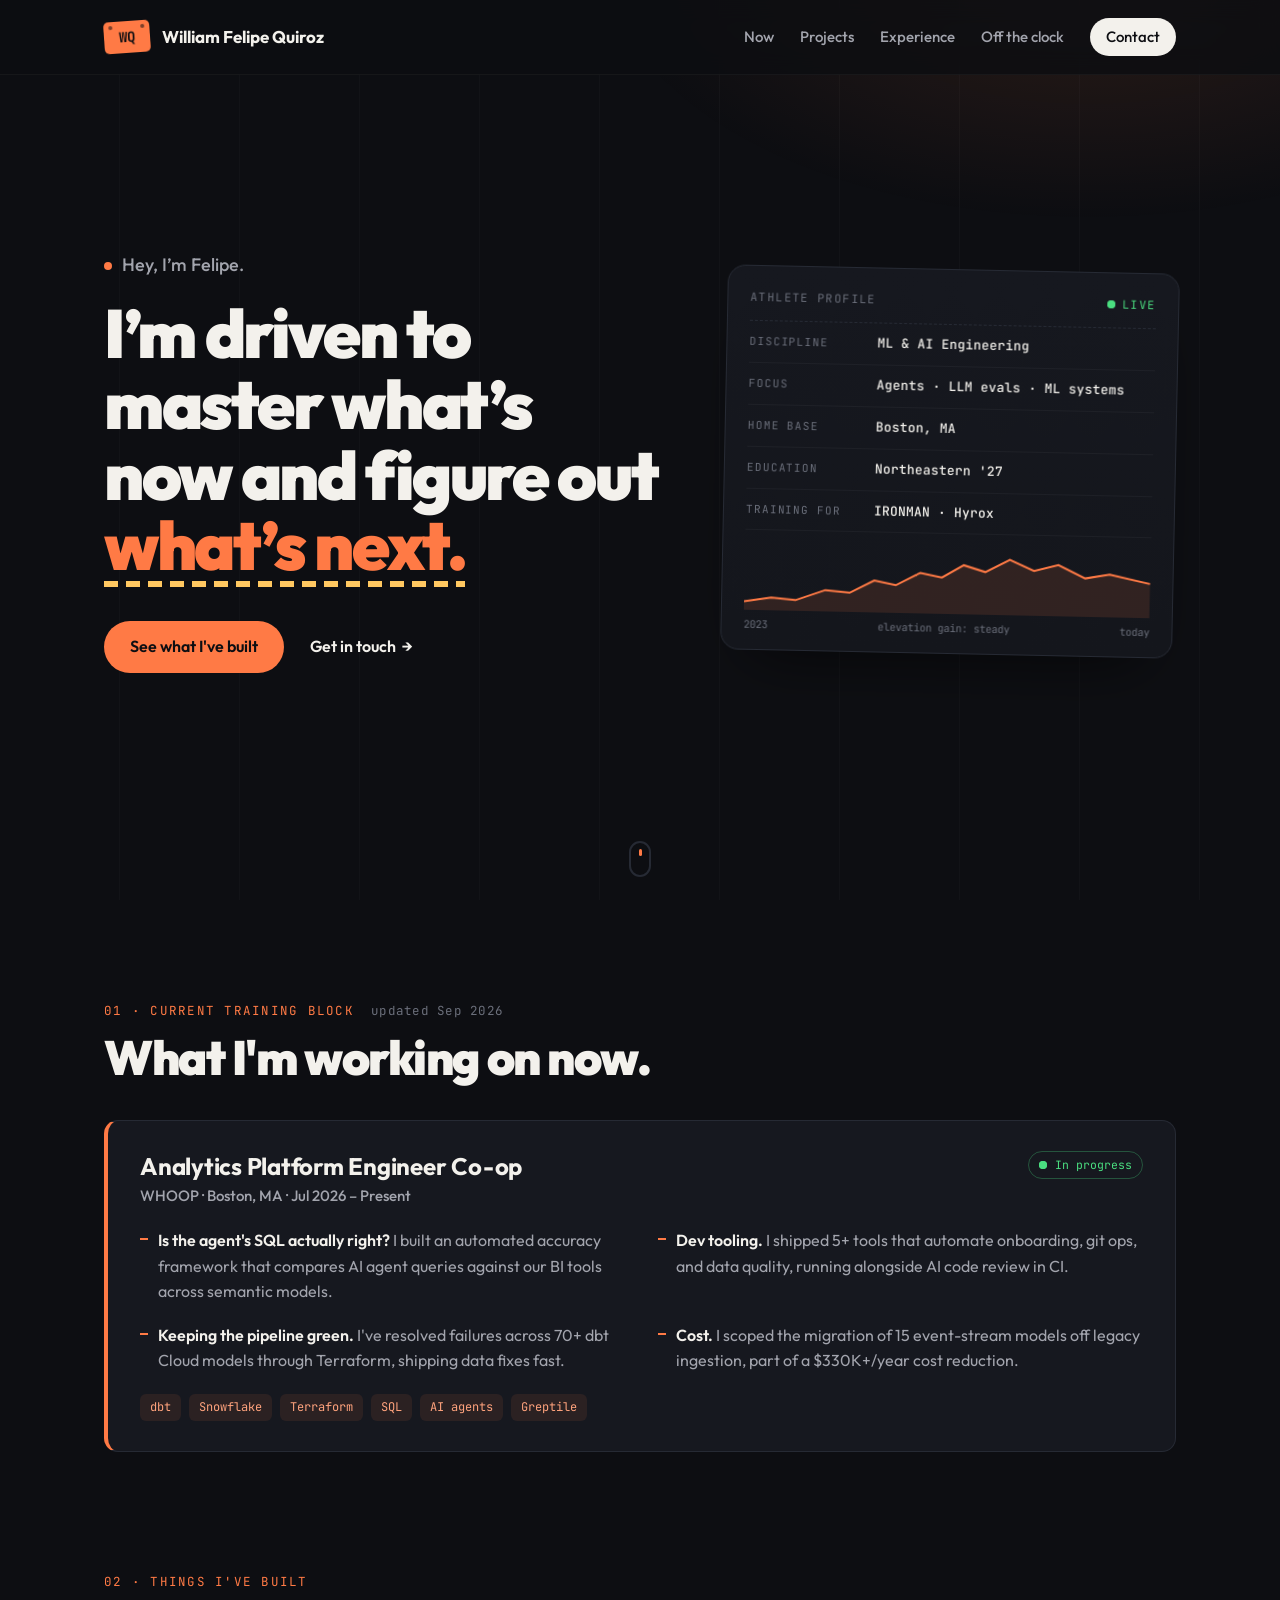
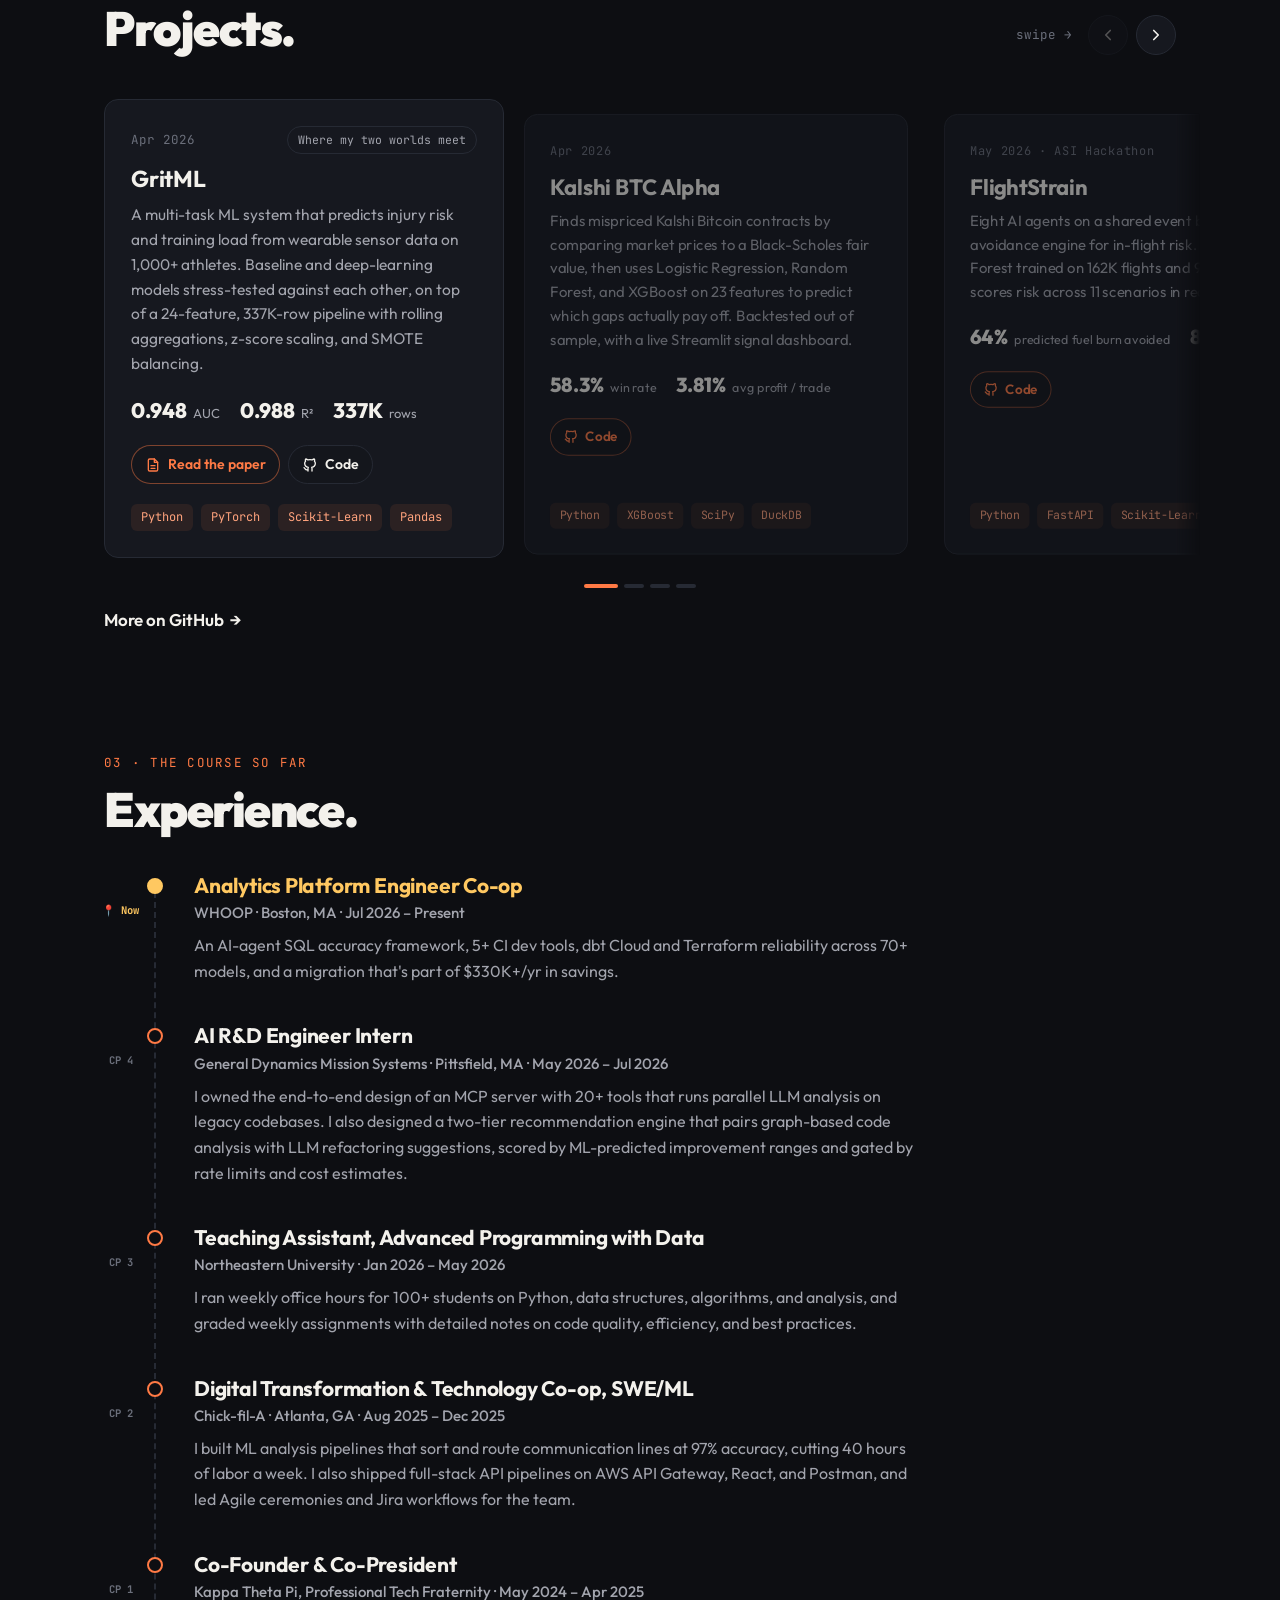
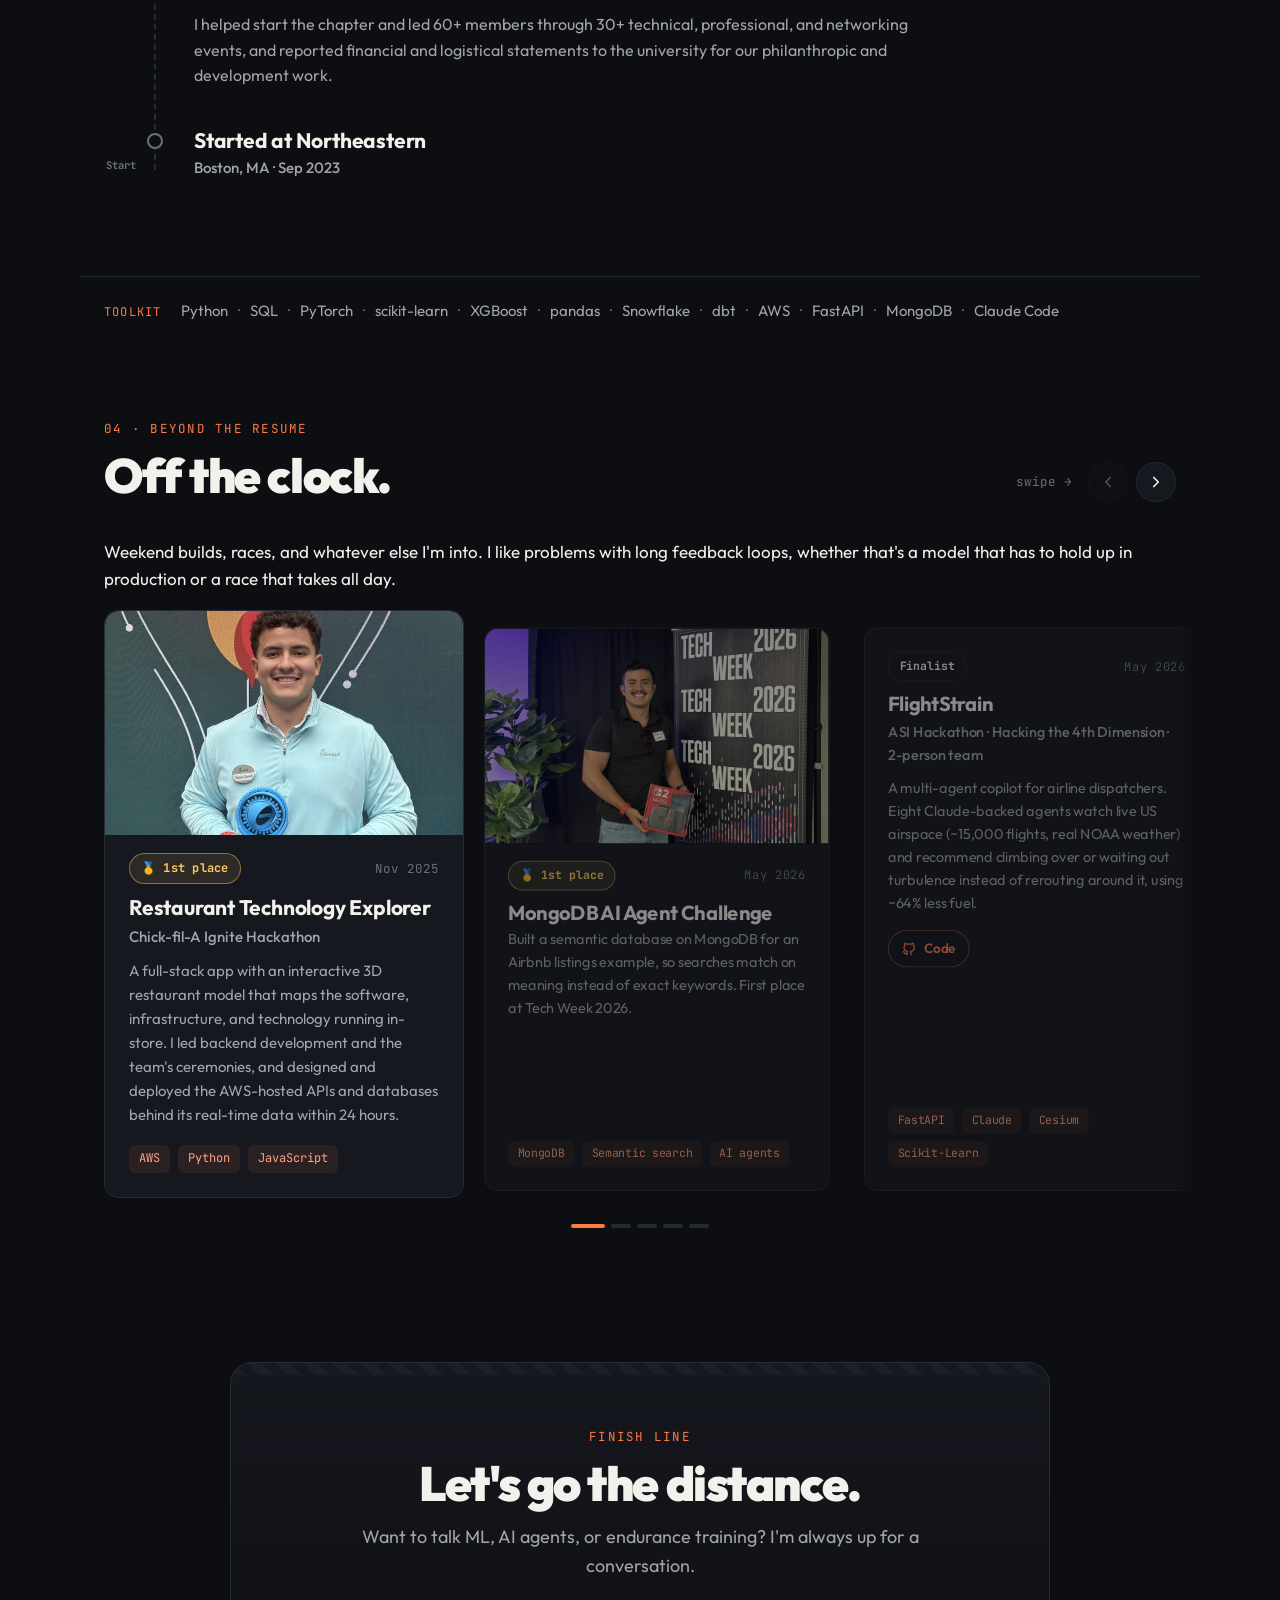
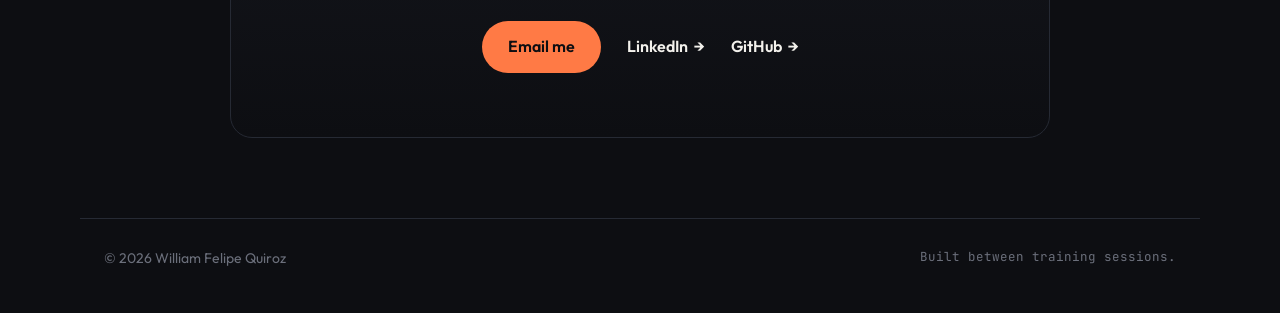
==== commit 09d38ef0: "Hero: slogan, 'Hey, I'm Felipe', full name in nav; album 'Click for more' hint - Headline is now his" ====
--- a/index.html
+++ b/index.html
@@ -3,8 +3,8 @@
 <head>
   <meta charset="UTF-8" />
   <meta name="viewport" content="width=device-width, initial-scale=1.0" />
-  <title>William Quiroz</title>
-  <meta name="description" content="William Quiroz — data & AI engineer and endurance athlete. AI agents, LLM evaluation, and ML on real-world data." />
+  <title>William Felipe Quiroz</title>
+  <meta name="description" content="William Felipe Quiroz — data & AI engineer and endurance athlete. AI agents, LLM evaluation, and ML on real-world data." />
   <link rel="preconnect" href="https://fonts.googleapis.com" />
   <link rel="preconnect" href="https://fonts.gstatic.com" crossorigin />
   <link href="https://fonts.googleapis.com/css2?family=Outfit:wght@400;500;600;700;800;900&family=JetBrains+Mono:wght@400;500;700&display=swap" rel="stylesheet" />
@@ -17,7 +17,7 @@
   <header class="nav" id="top">
     <a class="logo" href="#top" aria-label="Home">
       <span class="bib"><i></i><i></i>WQ</span>
-      <span class="logo-text">William Quiroz</span>
+      <span class="logo-text">William Felipe Quiroz</span>
     </a>
     <button class="nav-toggle" aria-label="Open menu" aria-expanded="false"><span></span><span></span></button>
     <nav class="nav-links">
@@ -34,12 +34,8 @@
     <!-- ============ HERO ============ -->
     <section class="hero">
       <div class="hero-text">
-        <p class="eyebrow"><span class="dot"></span>Hey, I'm William.</p>
-        <h1 class="stagger">I build AI systems that <span class="hl">go the distance.</span></h1>
-        <p class="lede">
-          I work on the parts of AI that decide whether it's <em>actually</em> useful: agents, evaluation,
-          and the data pipelines underneath. Before work, I'm usually in the pool, on the bike, or out running.
-        </p>
+        <p class="eyebrow"><span class="dot"></span>Hey, I’m Felipe.</p>
+        <h1 class="stagger">I’m driven to master what’s now and figure out <span class="hl">what’s next.</span></h1>
         <div class="cta-row">
           <a class="btn btn-solid" href="#built">See what I've built</a>
           <a class="btn btn-ghost" href="#contact">Get in touch <span class="arrow">→</span></a>
--- a/styles.css
+++ b/styles.css
@@ -87,7 +87,7 @@
 }
 .eyebrow { display: flex; align-items: center; gap: 10px; color: var(--muted); font-weight: 500; font-size: 18px; margin-bottom: 18px; animation: rise .8s var(--ease) both; }
 .dot { width: 8px; height: 8px; border-radius: 50%; background: var(--accent); }
-.hero h1 { font-size: clamp(42px, 6.4vw, 78px); line-height: 1.02; font-weight: 900; letter-spacing: -0.035em; }
+.hero h1 { font-size: clamp(38px, 5.6vw, 68px); line-height: 1.04; font-weight: 900; letter-spacing: -0.035em; max-width: 640px; }
 .hero h1 .w { display: inline-block; animation: rise .9s var(--ease) both; animation-delay: calc(var(--i) * 70ms + 100ms); }
 .hl { color: var(--accent); position: relative; white-space: nowrap; }
 .hl::after {
@@ -97,9 +97,7 @@
 }
 @keyframes lane { from { transform: scaleX(0); } }
 @keyframes rise { from { opacity: 0; transform: translateY(22px); } }
-.lede { color: var(--muted); font-size: 19px; max-width: 540px; margin-top: 26px; animation: rise .9s .55s var(--ease) both; }
-.lede em { color: var(--text); font-style: normal; font-weight: 600; }
-.cta-row { display: flex; flex-wrap: wrap; align-items: center; gap: 14px 26px; margin-top: 34px; animation: rise .9s .7s var(--ease) both; }
+.cta-row { display: flex; flex-wrap: wrap; align-items: center; gap: 14px 26px; margin-top: 40px; animation: rise .9s .7s var(--ease) both; }
 .cta-row.center { justify-content: center; }
 
 .btn { display: inline-flex; align-items: center; gap: 6px; font-weight: 600; font-size: 16px; transition: transform .2s, background .2s, color .2s; }
@@ -224,14 +222,6 @@
 .gh svg { width: 20px; height: 20px; fill: none; stroke: var(--muted); stroke-width: 2; stroke-linecap: round; stroke-linejoin: round; transition: stroke .2s; }
 .gh:hover svg { stroke: var(--accent); }
 .more { display: inline-flex; gap: 6px; margin-top: 18px; }
-
-/* hobby cards */
-.log-intro { color: var(--muted); font-size: 18px; max-width: 620px; margin: -18px 0 30px; }
-.log-card { background: var(--card); border: 1px solid var(--line); border-radius: var(--radius); padding: 26px; flex-basis: min(300px, 78vw); }
-.log-card:hover { border-color: var(--tint); }
-.log-card svg { width: 48px; height: 48px; padding: 10px; border-radius: 12px; background: color-mix(in srgb, var(--tint) 14%, transparent); fill: none; stroke: var(--tint); stroke-width: 1.8; stroke-linecap: round; stroke-linejoin: round; margin-bottom: 18px; }
-.log-card h3 { font-size: 20px; margin-bottom: 6px; }
-.log-card p { color: var(--muted); font-size: 15px; }
 
 /* field notes cards */
 .note { display: flex; flex-direction: column; background: var(--card); border: 1px solid var(--line); border-radius: var(--radius); overflow: hidden; flex-basis: min(340px, 80vw); }
@@ -301,7 +291,6 @@
   .nav-links .nav-cta { background: none; color: var(--accent); border-radius: 0; }
   .nav.open .nav-links { max-height: 380px; }
   .hero { padding: 32px 16px 56px; }
-  .lede { font-size: 17px; }
   .readout dl > div { grid-template-columns: 100px 1fr; }
   .section { padding: 72px 16px 8px; }
   .section-head { flex-direction: column; align-items: flex-start; gap: 0; }
@@ -381,38 +370,82 @@
   .filter { flex: none; padding: 8px 12px; font-size: 14px; gap: 6px; }
 }
 
-/* ---------- photo cards (Outdoors, and Training once it has images) ---------- */
-.photo {
-  position: relative; flex-basis: min(290px, 74vw); aspect-ratio: 4 / 5; min-height: 340px;
-  padding: 0; border: 1px solid var(--line); border-radius: var(--radius); overflow: hidden;
-  background: var(--card); color: var(--text); font: inherit; text-align: left; cursor: zoom-in;
-}
-.photo img { position: absolute; inset: 0; width: 100%; height: 100%; object-fit: cover; transition: transform .6s var(--ease); }
+/* ---------- album cards (Outdoors, Athletics) ---------- */
+#beyond .track { padding-top: 18px; }
+.album {
+  position: relative; display: flex; flex-basis: min(300px, 76vw); min-height: 380px;
+  padding: 0; border: 0; background: none; color: var(--text); font: inherit; text-align: left; cursor: zoom-in;
+}
+.album-stack { position: absolute; inset: 0; pointer-events: none; }
+.album-layer {
+  position: absolute; inset: 0; border-radius: var(--radius);
+  border: 1px solid var(--line); background: var(--bg-2);
+  transition: transform .45s var(--ease);
+}
+.album-layer.l1 { transform: translate(5px, -6px) rotate(1.8deg); }
+.album-layer.l2 { transform: translate(10px, -11px) rotate(3.6deg); opacity: .55; }
+.album-face {
+  position: relative; flex: 1; display: block; overflow: hidden;
+  border-radius: var(--radius); border: 1px solid var(--line); background: var(--card);
+}
+.album-face img { position: absolute; inset: 0; width: 100%; height: 100%; object-fit: cover; transition: transform .6s var(--ease); }
+.album-count {
+  position: absolute; top: 12px; right: 12px; display: inline-flex; align-items: center; gap: 6px;
+  padding: 6px 10px; border-radius: 999px;
+  background: rgba(8, 9, 12, .7); backdrop-filter: blur(6px); -webkit-backdrop-filter: blur(6px);
+  font: 700 12px/1 var(--mono); color: var(--text);
+}
+.album-count svg { width: 14px; height: 14px; fill: none; stroke: currentColor; stroke-width: 2; stroke-linecap: round; stroke-linejoin: round; }
 .photo-cap {
   position: absolute; left: 0; right: 0; bottom: 0;
   display: flex; flex-direction: column; gap: 2px;
-  padding: 56px 18px 16px;
+  padding: 64px 18px 16px;
   background: linear-gradient(180deg, transparent, rgba(8, 9, 12, .9));
 }
-.photo-title { font-weight: 700; font-size: 19px; line-height: 1.2; }
+.photo-title { font-weight: 800; font-size: 22px; line-height: 1.15; letter-spacing: -0.01em; }
 .photo-place { font-family: var(--mono); font-size: 12px; color: var(--accent-2); }
-.photo:focus-visible { outline: 2px solid var(--accent); outline-offset: 3px; }
+.album:focus-visible .album-face { outline: 2px solid var(--accent); outline-offset: 3px; }
 @media (hover: hover) {
-  .photo:hover { border-color: rgba(255, 122, 69, .5); }
-  .photo:hover img { transform: scale(1.04); }
-}
-
-/* photo viewer */
-.viewer { border: 0; padding: 0; margin: auto; background: transparent; overflow: visible; max-width: 94vw; max-height: 94vh; }
-.viewer::backdrop { background: rgba(5, 6, 8, .9); backdrop-filter: blur(4px); -webkit-backdrop-filter: blur(4px); }
-.viewer[open] { animation: rise .35s var(--ease); }
-.viewer figure { display: flex; flex-direction: column; align-items: center; gap: 12px; }
-.viewer img { display: block; max-width: 94vw; max-height: 84vh; border-radius: 12px; }
-.viewer figcaption { font-family: var(--mono); font-size: 13px; color: var(--muted); }
-.viewer-close {
-  position: fixed; top: 16px; right: 16px; width: 42px; height: 42px; border-radius: 50%;
-  border: 1px solid var(--line); background: var(--card); color: var(--text); font-size: 16px; cursor: pointer;
-}
+  .album:hover .album-face { border-color: rgba(255, 122, 69, .5); }
+  .album:hover .album-face img { transform: scale(1.04); }
+  .album:hover .album-layer.l1 { transform: translate(9px, -9px) rotate(3.5deg); }
+  .album:hover .album-layer.l2 { transform: translate(17px, -15px) rotate(7deg); }
+}
+
+/* ---------- gallery viewer ---------- */
+.viewer {
+  width: 100vw; height: 100dvh; max-width: none; max-height: none;
+  margin: 0; padding: 0; border: 0; background: transparent; color: var(--text); overflow: hidden;
+}
+.viewer::backdrop { background: rgba(5, 6, 8, .93); backdrop-filter: blur(4px); -webkit-backdrop-filter: blur(4px); }
+.viewer[open] .viewer-strip { animation: rise .35s var(--ease); }
+.viewer-strip {
+  display: flex; width: 100%; height: 100%;
+  overflow-x: auto; overflow-y: hidden; scroll-snap-type: x mandatory; overscroll-behavior: contain;
+  scrollbar-width: none;
+}
+.viewer-strip::-webkit-scrollbar { display: none; }
+.viewer-slide {
+  flex: 0 0 100%; height: 100%; scroll-snap-align: center;
+  display: flex; flex-direction: column; align-items: center; justify-content: center; gap: 14px;
+  padding: 64px 16px 56px;
+}
+.viewer-slide img { max-width: min(92vw, 1100px); max-height: calc(100dvh - 170px); object-fit: contain; border-radius: 12px; }
+.viewer-slide figcaption { font-family: var(--mono); font-size: 13px; color: var(--muted); text-align: center; }
+.viewer-count { position: fixed; top: 26px; left: 50%; transform: translateX(-50%); font: 600 13px/1 var(--mono); color: var(--muted); }
+.viewer-nav, .viewer-close {
+  position: fixed; display: grid; place-items: center; border-radius: 50%; cursor: pointer;
+  border: 1px solid var(--line); background: rgba(22, 24, 31, .85); color: var(--text);
+  transition: background .2s, color .2s, opacity .2s;
+}
+.viewer-nav { top: 50%; width: 48px; height: 48px; transform: translateY(-50%); }
+.viewer-nav svg { width: 20px; height: 20px; fill: none; stroke: currentColor; stroke-width: 2.2; stroke-linecap: round; stroke-linejoin: round; }
+.viewer-prev { left: 20px; } .viewer-next { right: 20px; }
+.viewer-nav[disabled] { opacity: .25; pointer-events: none; }
+.viewer-close { top: 16px; right: 16px; width: 42px; height: 42px; font-size: 16px; }
+@media (hover: hover) { .viewer-nav:hover, .viewer-close:hover { background: var(--accent); color: var(--ink); } }
+.viewer.single .viewer-nav, .viewer.single .viewer-count { display: none; }
+@media (max-width: 720px) { .viewer-nav { display: none; } }  /* swipe on phones */
 
 /* ---------- Top 5 reads ---------- */
 .reads { display: grid; grid-template-columns: repeat(5, minmax(0, 1fr)); gap: 22px; }
@@ -451,3 +484,13 @@
 .hack-media img { width: 100%; height: 100%; object-fit: cover; display: block; transition: transform .6s var(--ease); }
 @media (hover: hover) { .hack-media:hover img { transform: scale(1.04); } }
 .hack-media:focus-visible { outline: 2px solid var(--accent); outline-offset: -2px; }
+
+/* "Click for more" hint on album cards */
+.album-more {
+  display: inline-flex; align-items: center; gap: 6px; width: fit-content; margin-top: 10px;
+  padding: 6px 12px; border-radius: 999px;
+  background: var(--accent); color: var(--ink);
+  font: 700 12.5px/1 "Outfit", system-ui, sans-serif; letter-spacing: .01em;
+}
+.album-more .arrow { transition: transform .2s; }
+@media (hover: hover) { .album:hover .album-more .arrow { transform: translateX(4px); } }
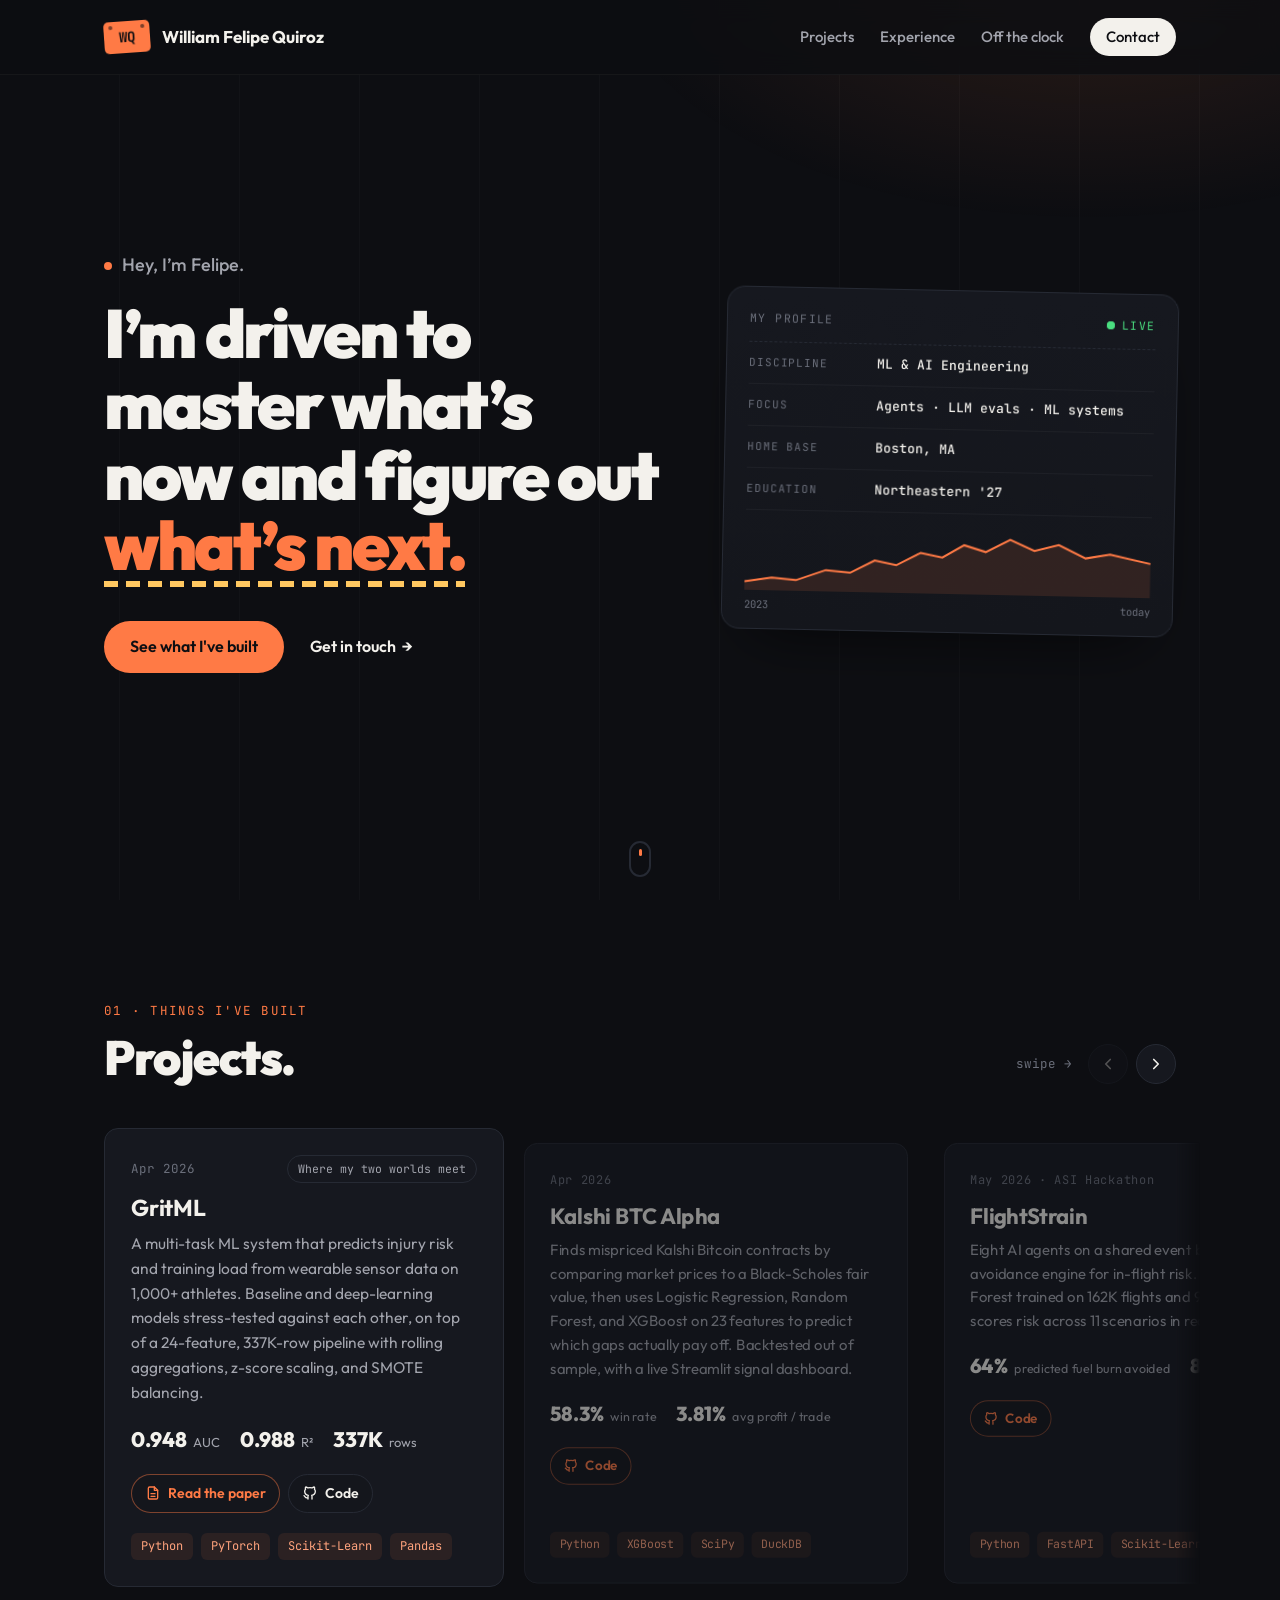
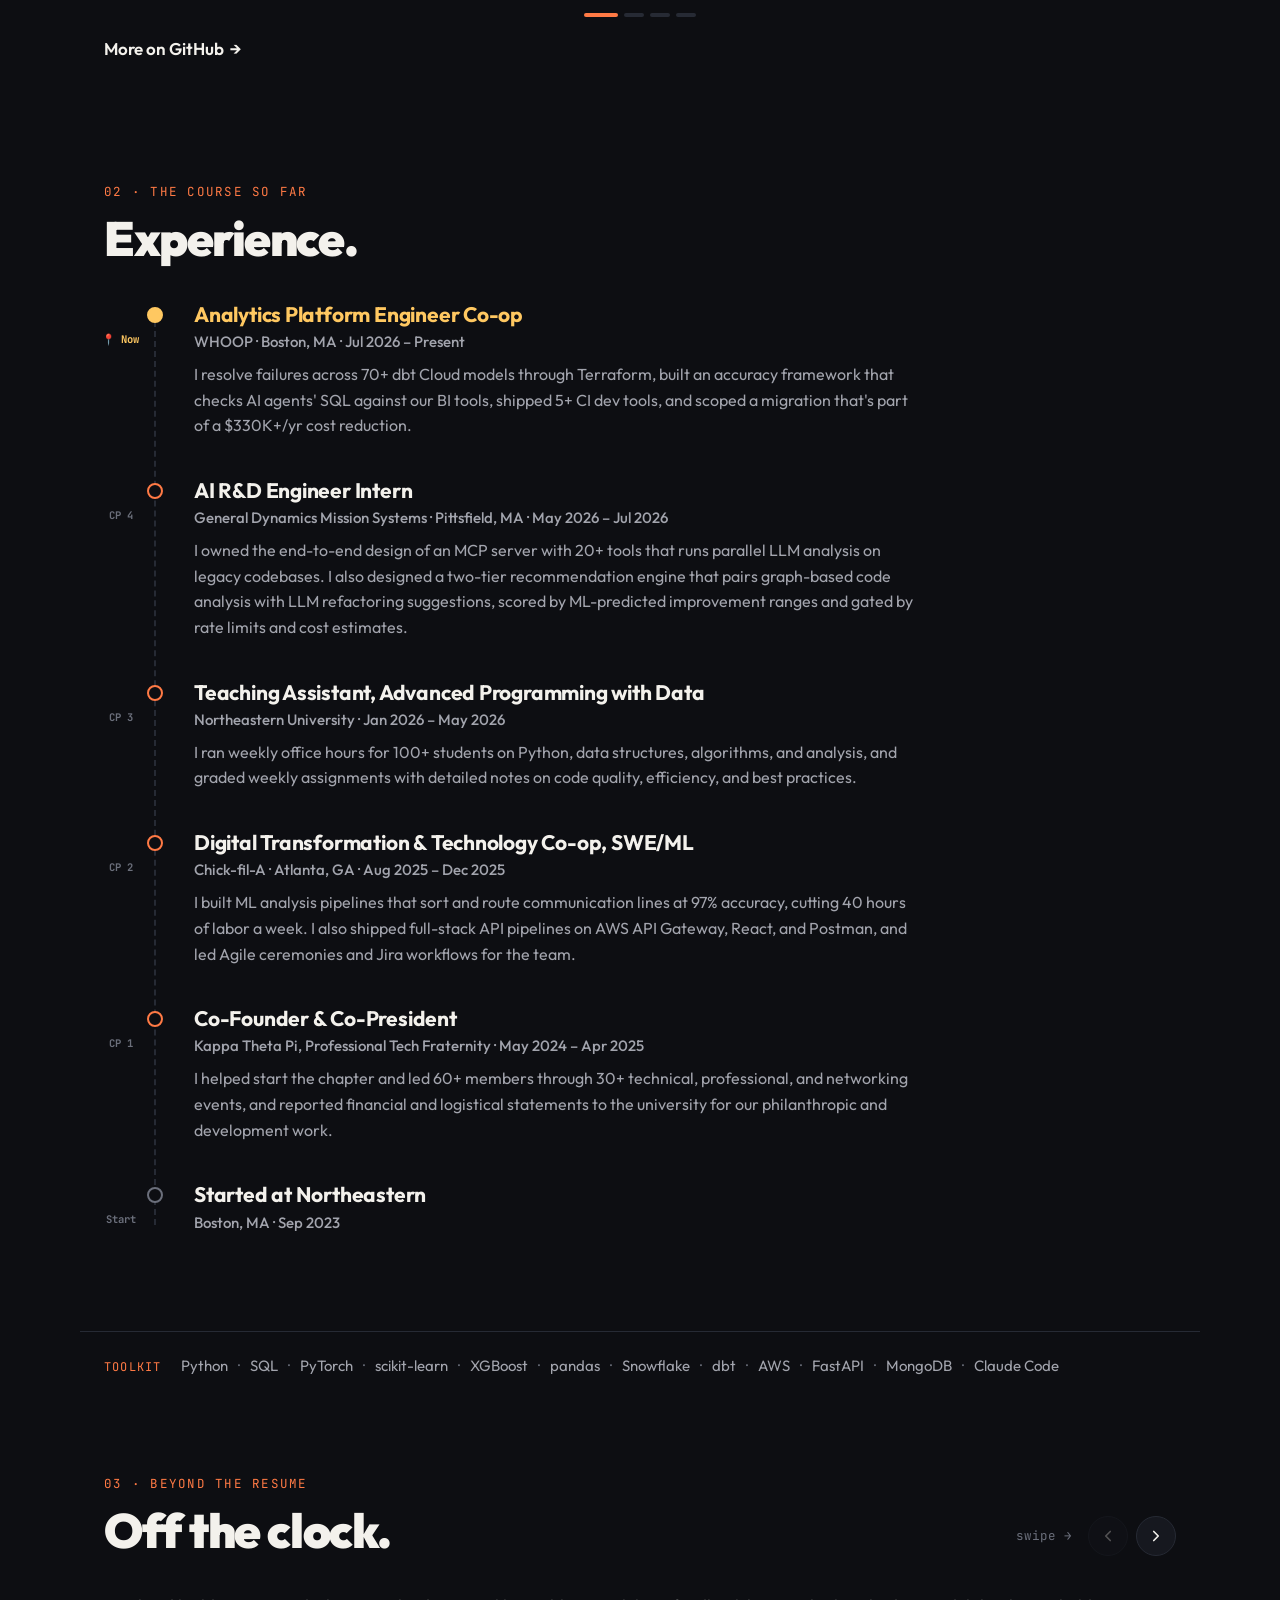
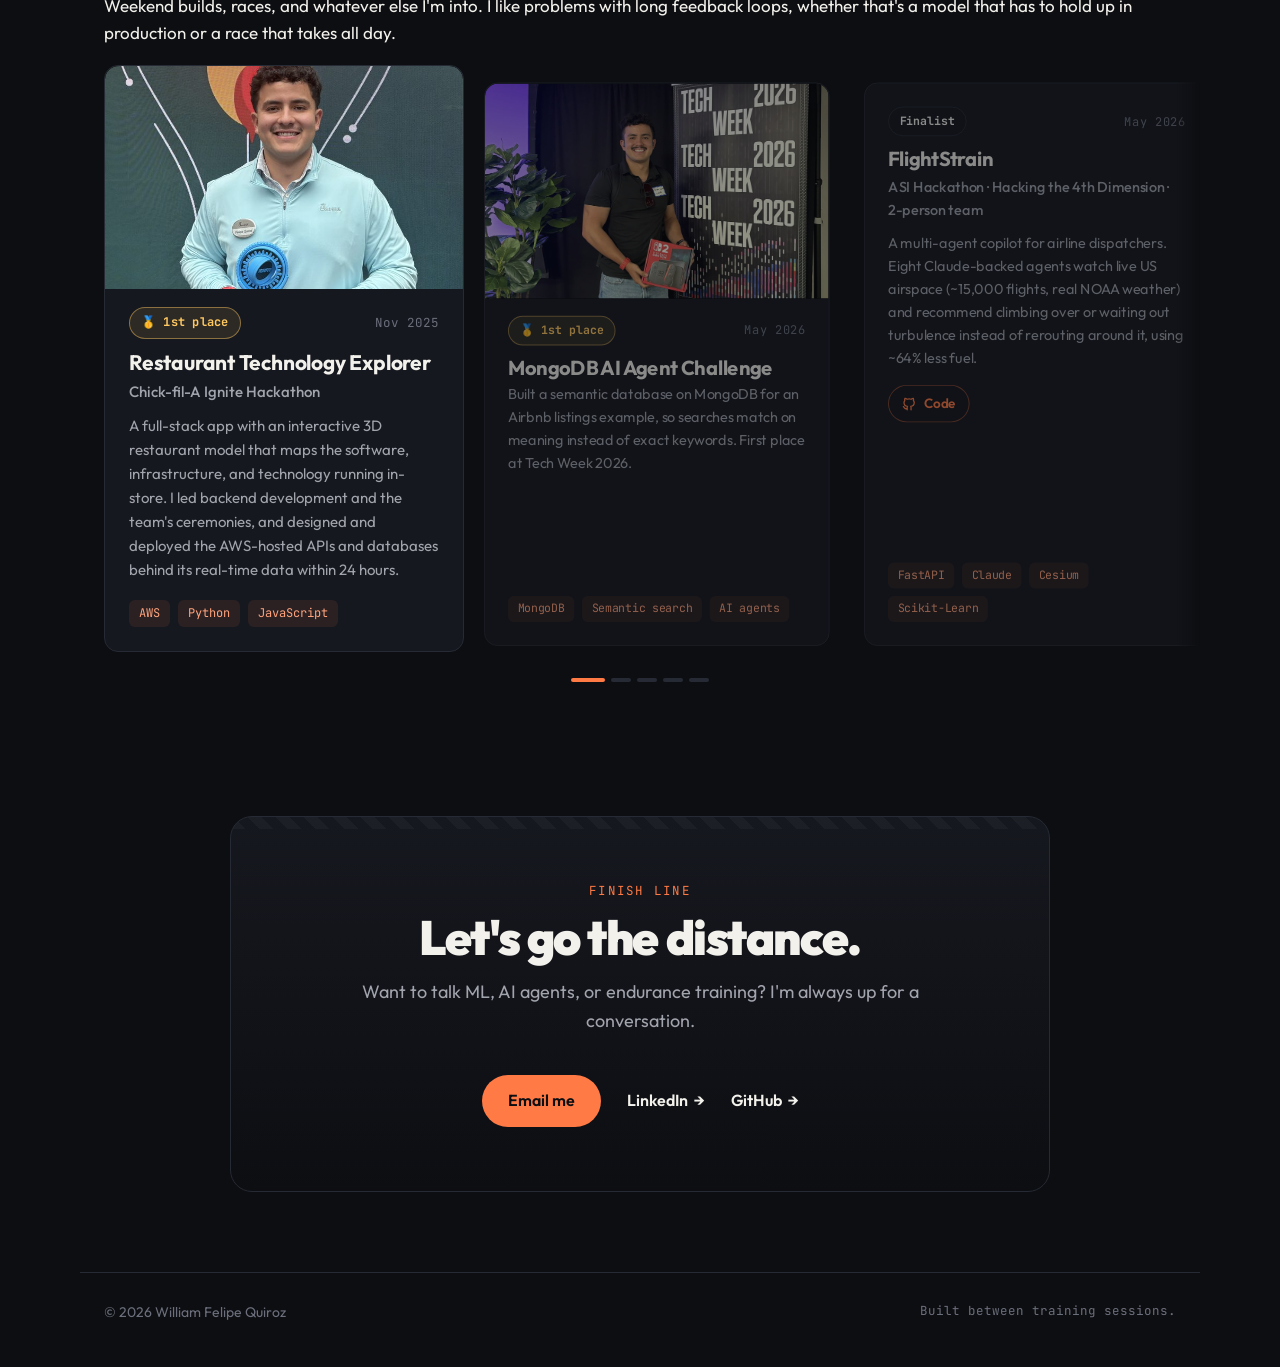
==== commit 5655f156: "Trim hero card and drop the Now section - Profile card: 'My profile', no 'Training for' row, no elev" ====
--- a/index.html
+++ b/index.html
@@ -21,7 +21,6 @@
     </a>
     <button class="nav-toggle" aria-label="Open menu" aria-expanded="false"><span></span><span></span></button>
     <nav class="nav-links">
-      <a href="#block">Now</a>
       <a href="#built">Projects</a>
       <a href="#course">Experience</a>
       <a href="#log">Off the clock</a>
@@ -44,7 +43,7 @@
 
       <aside class="readout tilt" aria-label="Profile summary">
         <div class="readout-head">
-          <span>ATHLETE PROFILE</span>
+          <span>MY PROFILE</span>
           <span class="live"><span class="pulse"></span>LIVE</span>
         </div>
         <dl>
@@ -52,45 +51,22 @@
           <div><dt>Focus</dt><dd>Agents · LLM evals · ML systems</dd></div>
           <div><dt>Home base</dt><dd>Boston, MA</dd></div>
           <div><dt>Education</dt><dd>Northeastern '27</dd></div>
-          <div><dt>Training for</dt><dd>IRONMAN · Hyrox</dd></div>
         </dl>
         <svg class="elevation" viewBox="0 0 300 60" preserveAspectRatio="none" aria-hidden="true">
           <path class="elev-fill" d="M0 52 L20 48 L38 50 L60 40 L78 42 L96 30 L112 34 L130 22 L146 26 L162 14 L178 20 L196 8 L214 18 L232 12 L252 24 L270 20 L300 28 L300 60 L0 60 Z" />
           <path class="elev-line" d="M0 52 L20 48 L38 50 L60 40 L78 42 L96 30 L112 34 L130 22 L146 26 L162 14 L178 20 L196 8 L214 18 L232 12 L252 24 L270 20 L300 28" />
         </svg>
-        <div class="readout-foot"><span>2023</span><span>elevation gain: steady</span><span>today</span></div>
+        <div class="readout-foot"><span>2023</span><span>today</span></div>
       </aside>
 
-      <a class="scroll-hint" href="#block" aria-label="Scroll down"><span></span></a>
-    </section>
-
-    <!-- ============ NOW ============ -->
-    <section class="section reveal" id="block">
-      <p class="label">01 · Current training block <span class="updated">updated Sep 2026</span></p>
-      <h2>What I'm working on now.</h2>
-      <article class="feature glow">
-        <div class="feature-head">
-          <div>
-            <h3>Analytics Platform Engineer Co-op</h3>
-            <p class="where">WHOOP · Boston, MA · Jul 2026 – Present</p>
-          </div>
-          <span class="chip live-chip"><span class="pulse"></span>In progress</span>
-        </div>
-        <ul class="bullets">
-          <li><b>Is the agent's SQL actually right?</b> I built an automated accuracy framework that compares AI agent queries against our BI tools across semantic models.</li>
-          <li><b>Dev tooling.</b> I shipped 5+ tools that automate onboarding, git ops, and data quality, running alongside AI code review in CI.</li>
-          <li><b>Keeping the pipeline green.</b> I've resolved failures across 70+ dbt Cloud models through Terraform, shipping data fixes fast.</li>
-          <li><b>Cost.</b> I scoped the migration of 15 event-stream models off legacy ingestion, part of a $330K+/year cost reduction.</li>
-        </ul>
-        <ul class="tags"><li>dbt</li><li>Snowflake</li><li>Terraform</li><li>SQL</li><li>AI agents</li><li>Greptile</li></ul>
-      </article>
+      <a class="scroll-hint" href="#built" aria-label="Scroll down"><span></span></a>
     </section>
 
     <!-- ============ PROJECTS (swipe deck) ============ -->
     <section class="section reveal" id="built">
       <div class="section-head">
         <div>
-          <p class="label">02 · Things I've built</p>
+          <p class="label">01 · Things I've built</p>
           <h2>Projects.</h2>
         </div>
         <div class="deck-controls" data-for="projects">
@@ -152,7 +128,7 @@
 
     <!-- ============ COURSE (experience) ============ -->
     <section class="section reveal" id="course">
-      <p class="label">03 · The course so far</p>
+      <p class="label">02 · The course so far</p>
       <h2>Experience.</h2>
       <ol class="course">
         <li class="cp here">
@@ -160,7 +136,7 @@
           <div>
             <h3>Analytics Platform Engineer Co-op</h3>
             <p class="where">WHOOP · Boston, MA · Jul 2026 – Present</p>
-            <p>An AI-agent SQL accuracy framework, 5+ CI dev tools, dbt Cloud and Terraform reliability across 70+ models, and a migration that's part of $330K+/yr in savings.</p>
+            <p>I resolve failures across 70+ dbt Cloud models through Terraform, built an accuracy framework that checks AI agents' SQL against our BI tools, shipped 5+ CI dev tools, and scoped a migration that's part of a $330K+/yr cost reduction.</p>
           </div>
         </li>
         <li class="cp">
@@ -217,7 +193,7 @@
     <section class="section reveal" id="log">
       <div class="section-head">
         <div>
-          <p class="label">04 · Beyond the resume</p>
+          <p class="label">03 · Beyond the resume</p>
           <h2>Off the clock.</h2>
         </div>
         <div class="deck-controls" data-for="beyond">
@@ -236,7 +212,7 @@
 
     <!-- ============ READS (from personal.js; hidden when empty) ============ -->
     <section class="section reveal" id="reads">
-      <p class="label">05 · Bookshelf</p>
+      <p class="label">04 · Bookshelf</p>
       <h2>Top 5 reads.</h2>
       <ol class="reads"></ol>
     </section>
--- a/styles.css
+++ b/styles.css
@@ -153,7 +153,6 @@
 .where { color: var(--muted); font-weight: 500; font-size: 15px; margin-top: 2px; }
 
 .chip { font-family: var(--mono); font-size: 11.5px; padding: 4px 10px; border-radius: 999px; border: 1px solid var(--line); color: var(--muted); white-space: nowrap; }
-.live-chip { display: inline-flex; align-items: center; gap: 8px; color: var(--ok); border-color: rgba(74, 222, 128, .3); }
 
 .tags { display: flex; flex-wrap: wrap; gap: 8px; margin-top: 20px; }
 .tags li { font-family: var(--mono); font-size: 12px; padding: 4px 10px; border-radius: 6px; background: rgba(255, 122, 69, .09); color: #ffa37d; }
@@ -168,15 +167,6 @@
 }
 .glow:hover::before { opacity: 1; }
 .glow > * { position: relative; }
-
-/* feature */
-.feature { background: var(--card); border: 1px solid var(--line); border-left: 4px solid var(--accent); border-radius: var(--radius); padding: 30px 32px; }
-.feature-head { display: flex; justify-content: space-between; align-items: flex-start; gap: 16px; margin-bottom: 20px; }
-.feature h3 { font-size: 24px; }
-.bullets { display: grid; grid-template-columns: 1fr 1fr; gap: 18px 32px; }
-.bullets li { color: var(--muted); font-size: 16px; padding-left: 18px; position: relative; }
-.bullets li::before { content: ""; position: absolute; left: 0; top: .62em; width: 8px; height: 2px; background: var(--accent); }
-.bullets b { color: var(--text); font-weight: 600; }
 
 /* ---------- SWIPE DECK ---------- */
 .deck-controls { display: flex; align-items: center; gap: 8px; margin-bottom: 36px; }
@@ -248,7 +238,6 @@
 @keyframes here { 0% { box-shadow: 0 0 0 0 rgba(255, 200, 97, .45); } 70%, 100% { box-shadow: 0 0 0 12px rgba(255, 200, 97, 0); } }
 .cp.here .cp-tag { color: var(--accent-2); left: -56px; width: 52px; }
 .cp.here h3 { color: var(--accent-2); }
-.label .updated { color: var(--faint); margin-left: 8px; white-space: nowrap; text-transform: none; letter-spacing: .02em; }
 .cp.start::before { border-color: var(--faint); }
 
 /* toolkit — one quiet line */
@@ -298,9 +287,6 @@
   .deck-controls { margin-bottom: 22px; }
   .deck { margin: 0 -16px; }
   .track { padding: 8px 16px 16px; scroll-padding-inline: 16px; -webkit-mask-image: none; mask-image: none; }
-  .feature { padding: 22px 20px; }
-  .feature-head { flex-direction: column; }
-  .bullets { grid-template-columns: 1fr; }
   .course { margin-left: 8px; }
   .cp { padding-left: 26px; }
   .cp-tag { position: static; display: block; width: auto; text-align: left; transform: none; margin-bottom: 2px; }
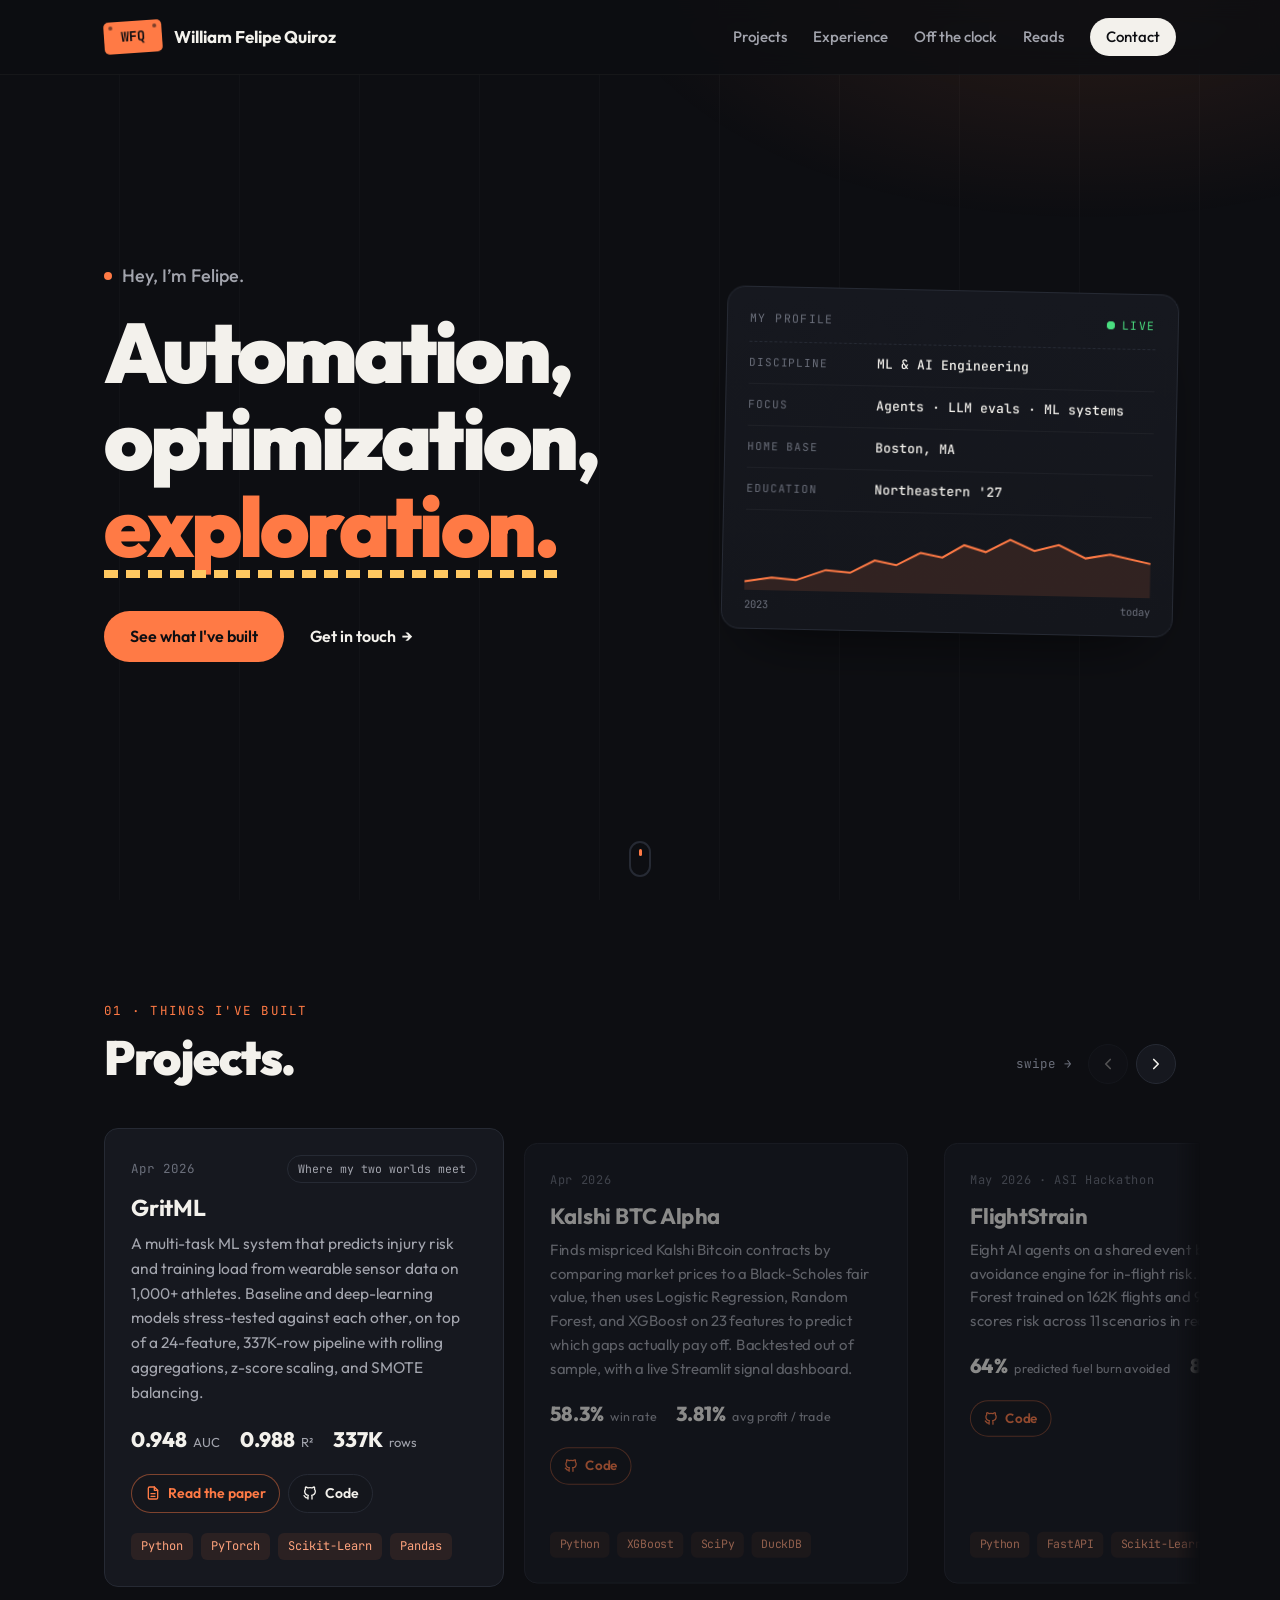
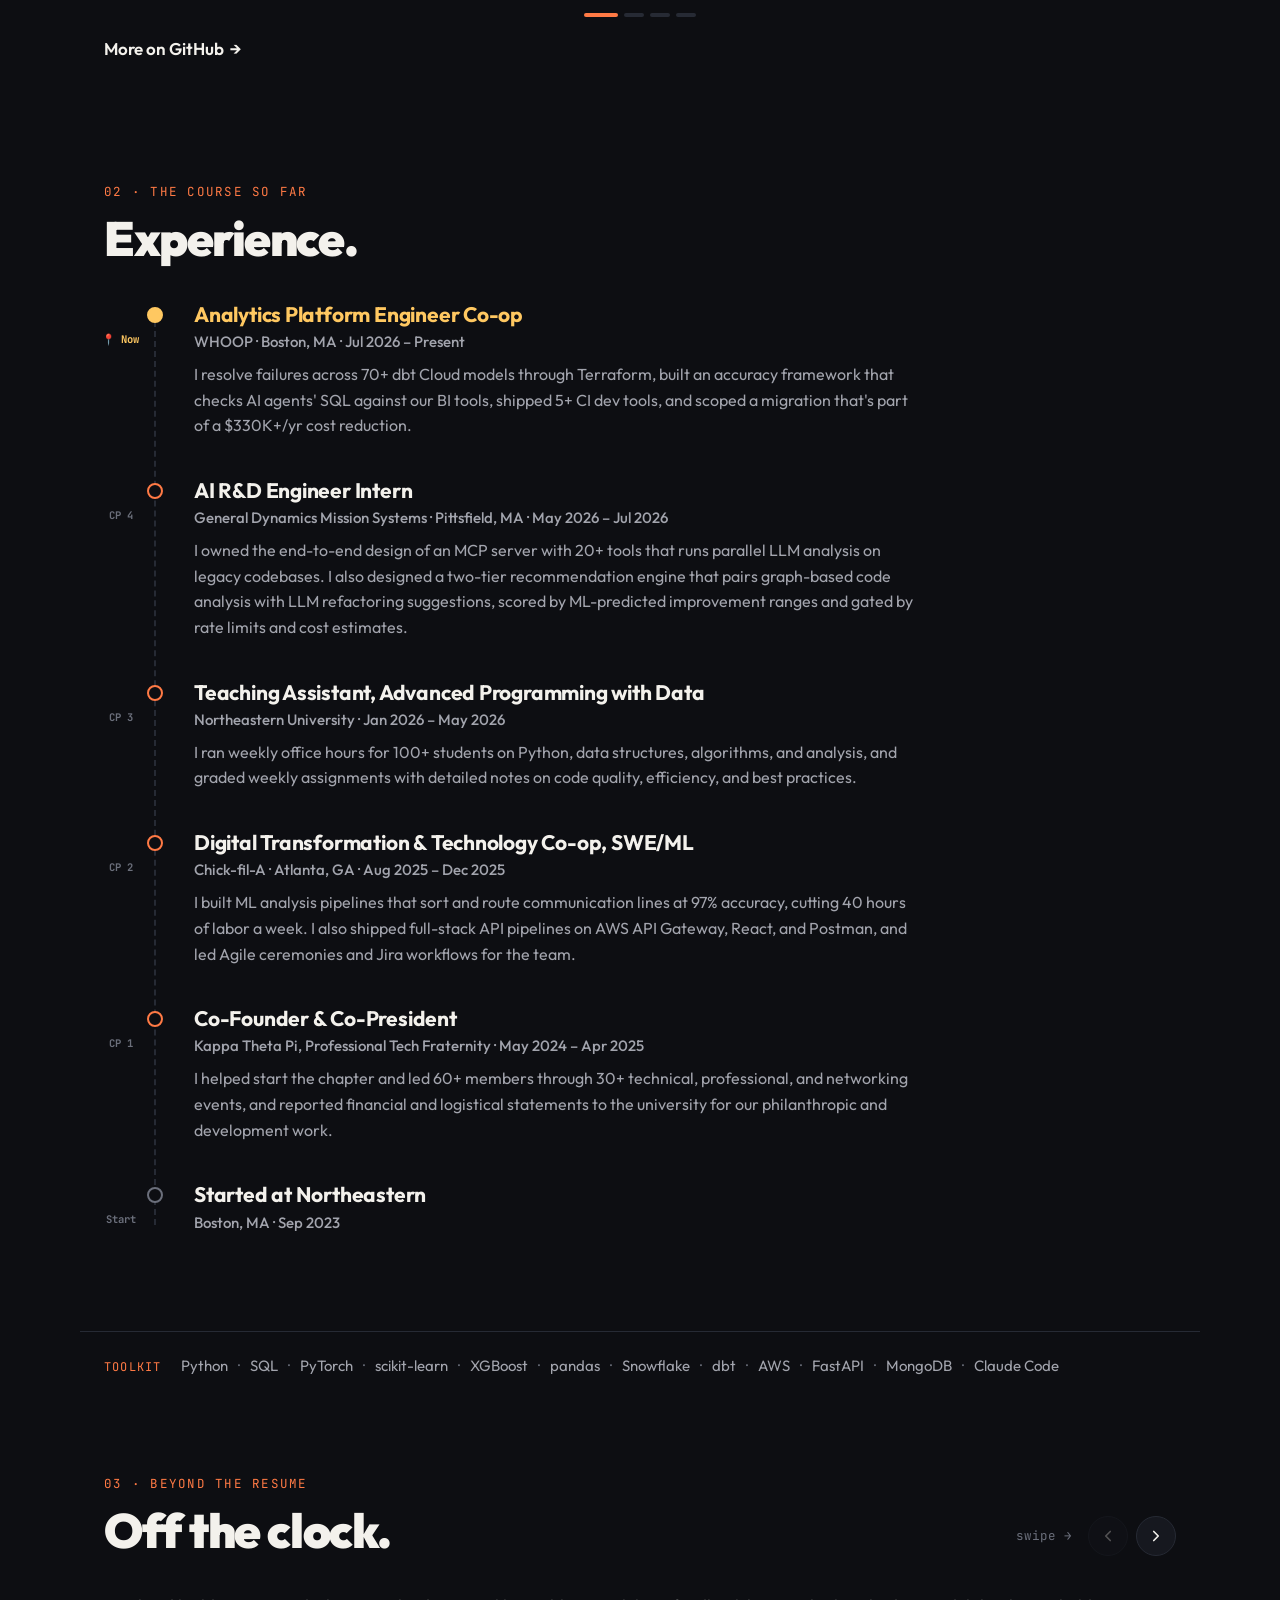
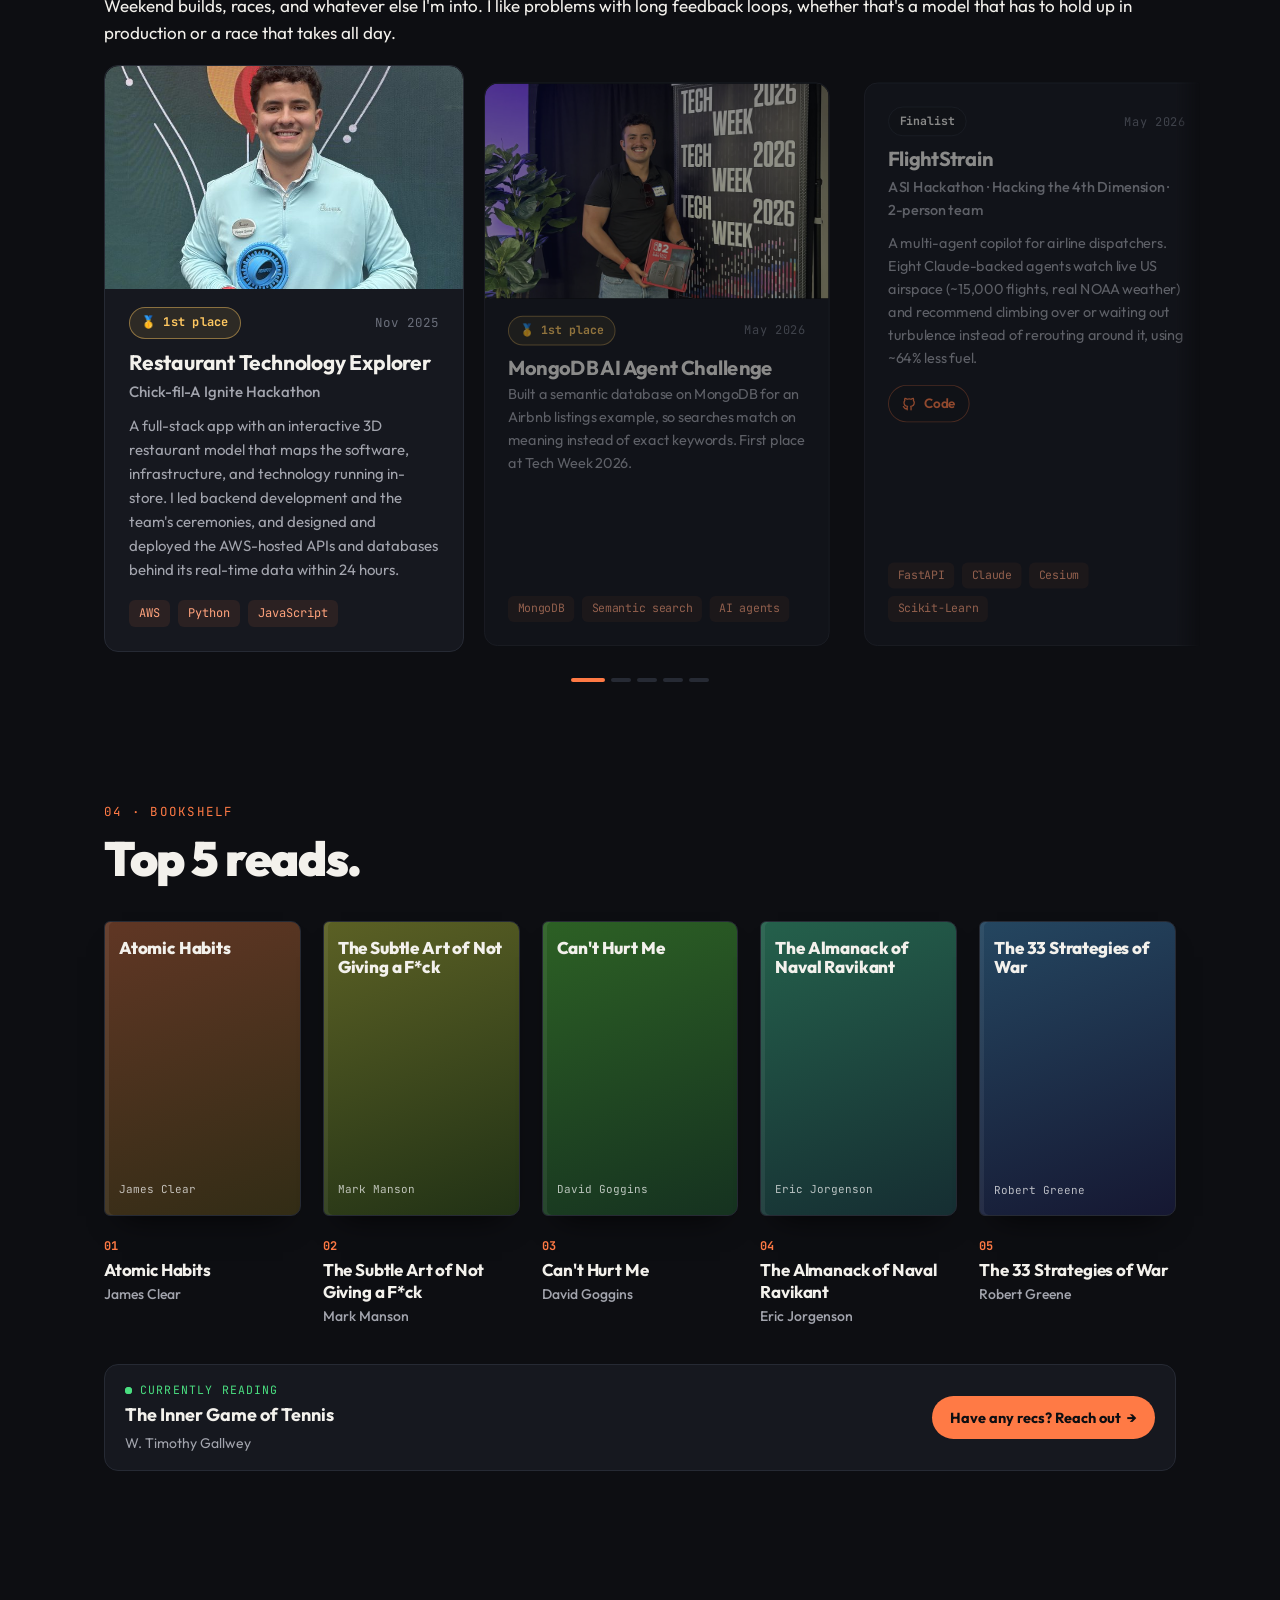
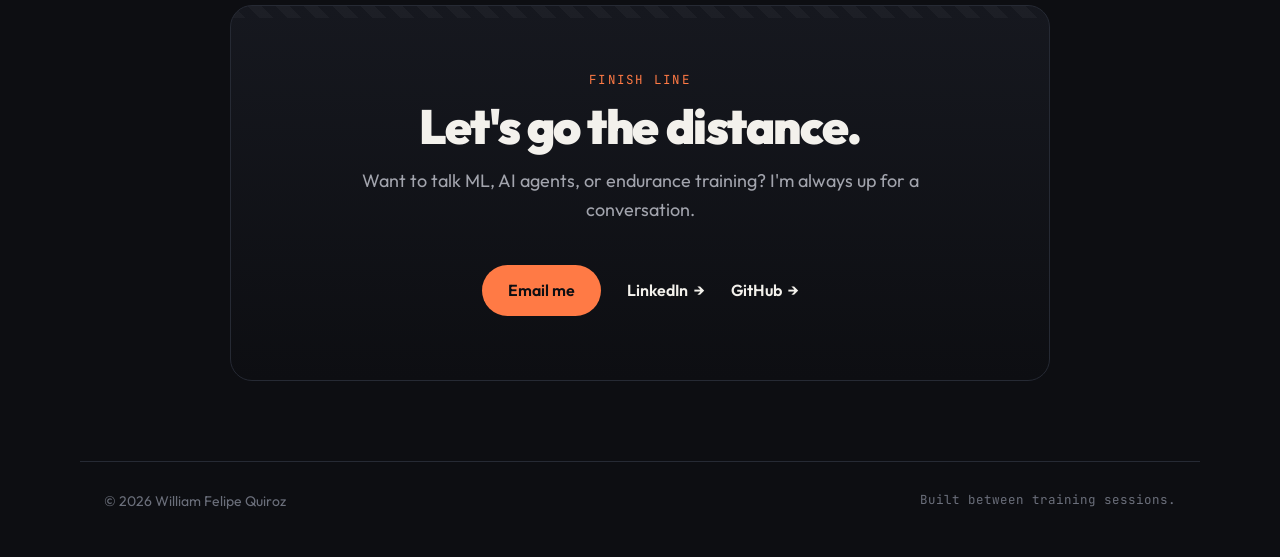
==== commit 74cc9236: "WFQ logo; headline is now 'Automation, optimization, exploration.' Co-Authored-By: Claude Opus 5.5 <" ====
--- a/index.html
+++ b/index.html
@@ -9,14 +9,14 @@
   <link rel="preconnect" href="https://fonts.gstatic.com" crossorigin />
   <link href="https://fonts.googleapis.com/css2?family=Outfit:wght@400;500;600;700;800;900&family=JetBrains+Mono:wght@400;500;700&display=swap" rel="stylesheet" />
   <link rel="stylesheet" href="styles.css" />
-  <link rel="icon" href="data:image/svg+xml,<svg xmlns='http://www.w3.org/2000/svg' viewBox='0 0 100 100'><rect x='6' y='18' width='88' height='64' rx='8' fill='%23ff7a45'/><text x='50' y='64' font-size='38' font-family='monospace' font-weight='700' text-anchor='middle' fill='%230d0e12'>WQ</text></svg>" />
+  <link rel="icon" href="data:image/svg+xml,<svg xmlns='http://www.w3.org/2000/svg' viewBox='0 0 100 100'><rect x='6' y='18' width='88' height='64' rx='8' fill='%23ff7a45'/><text x='50' y='61' font-size='30' font-family='monospace' font-weight='700' text-anchor='middle' fill='%230d0e12'>WFQ</text></svg>" />
 </head>
 <body>
   <div class="progress" aria-hidden="true"><span></span></div>
 
   <header class="nav" id="top">
     <a class="logo" href="#top" aria-label="Home">
-      <span class="bib"><i></i><i></i>WQ</span>
+      <span class="bib"><i></i><i></i>WFQ</span>
       <span class="logo-text">William Felipe Quiroz</span>
     </a>
     <button class="nav-toggle" aria-label="Open menu" aria-expanded="false"><span></span><span></span></button>
@@ -34,7 +34,7 @@
     <section class="hero">
       <div class="hero-text">
         <p class="eyebrow"><span class="dot"></span>Hey, I’m Felipe.</p>
-        <h1 class="stagger">I’m driven to master what’s now and figure out <span class="hl">what’s next.</span></h1>
+        <h1 class="stagger slogan"><span class="line">Automation,</span> <span class="line">optimization,</span> <span class="line"><span class="hl">exploration.</span></span></h1>
         <div class="cta-row">
           <a class="btn btn-solid" href="#built">See what I've built</a>
           <a class="btn btn-ghost" href="#contact">Get in touch <span class="arrow">→</span></a>
--- a/styles.css
+++ b/styles.css
@@ -56,9 +56,9 @@
 .logo { display: flex; align-items: center; gap: 12px; font-weight: 700; font-size: 17px; }
 .bib {
   position: relative; display: grid; place-items: center;
-  width: 46px; height: 32px; border-radius: 5px;
+  width: 58px; height: 32px; border-radius: 5px;
   background: var(--accent); color: var(--ink);
-  font-family: var(--mono); font-weight: 700; font-size: 14px; letter-spacing: .02em;
+  font-family: var(--mono); font-weight: 700; font-size: 13.5px; letter-spacing: .01em;
   transform: rotate(-4deg); transition: transform .3s var(--ease);
 }
 .bib i { position: absolute; top: 4px; width: 4px; height: 4px; border-radius: 50%; background: var(--ink); opacity: .55; }
@@ -87,7 +87,8 @@
 }
 .eyebrow { display: flex; align-items: center; gap: 10px; color: var(--muted); font-weight: 500; font-size: 18px; margin-bottom: 18px; animation: rise .8s var(--ease) both; }
 .dot { width: 8px; height: 8px; border-radius: 50%; background: var(--accent); }
-.hero h1 { font-size: clamp(38px, 5.6vw, 68px); line-height: 1.04; font-weight: 900; letter-spacing: -0.035em; max-width: 640px; }
+.hero h1 { font-size: clamp(44px, 6.8vw, 84px); line-height: 1.04; font-weight: 900; letter-spacing: -0.035em; }
+.hero h1.slogan .line { display: block; }
 .hero h1 .w { display: inline-block; animation: rise .9s var(--ease) both; animation-delay: calc(var(--i) * 70ms + 100ms); }
 .hl { color: var(--accent); position: relative; white-space: nowrap; }
 .hl::after {
@@ -480,3 +481,28 @@
 }
 .album-more .arrow { transition: transform .2s; }
 @media (hover: hover) { .album:hover .album-more .arrow { transform: translateX(4px); } }
+
+/* currently reading strip */
+.now-reading {
+  display: flex; align-items: center; gap: 18px; margin-top: 36px;
+  padding: 16px 20px; border-radius: var(--radius);
+  border: 1px solid var(--line); background: var(--card);
+}
+.now-reading-cover { flex: none; width: 52px; aspect-ratio: 2 / 3; border-radius: 3px 6px 6px 3px; overflow: hidden; box-shadow: 0 10px 18px -10px rgba(0, 0, 0, .8); }
+.now-reading-cover img { width: 100%; height: 100%; object-fit: cover; display: block; }
+.now-reading-text { display: flex; flex-direction: column; gap: 2px; flex: 1; min-width: 0; }
+.now-reading-kicker { display: inline-flex; align-items: center; gap: 8px; font-family: var(--mono); font-size: 11.5px; letter-spacing: .1em; text-transform: uppercase; color: var(--ok); }
+.now-reading-kicker .pulse { width: 7px; height: 7px; }
+.now-reading-title { font-weight: 700; font-size: 18px; }
+.now-reading-author { color: var(--muted); font-size: 14px; }
+.now-reading-cta {
+  flex: none; display: inline-flex; align-items: center; gap: 6px;
+  padding: 10px 18px; border-radius: 999px; background: var(--accent); color: var(--ink);
+  font-weight: 700; font-size: 14.5px; transition: background .2s, transform .2s;
+}
+.now-reading-cta .arrow { transition: transform .2s; }
+@media (hover: hover) { .now-reading-cta:hover { background: var(--accent-2); transform: translateY(-2px); } .now-reading-cta:hover .arrow { transform: translateX(4px); } }
+@media (max-width: 720px) {
+  .now-reading { flex-wrap: wrap; gap: 14px; padding: 16px; }
+  .now-reading-cta { width: 100%; justify-content: center; }
+}
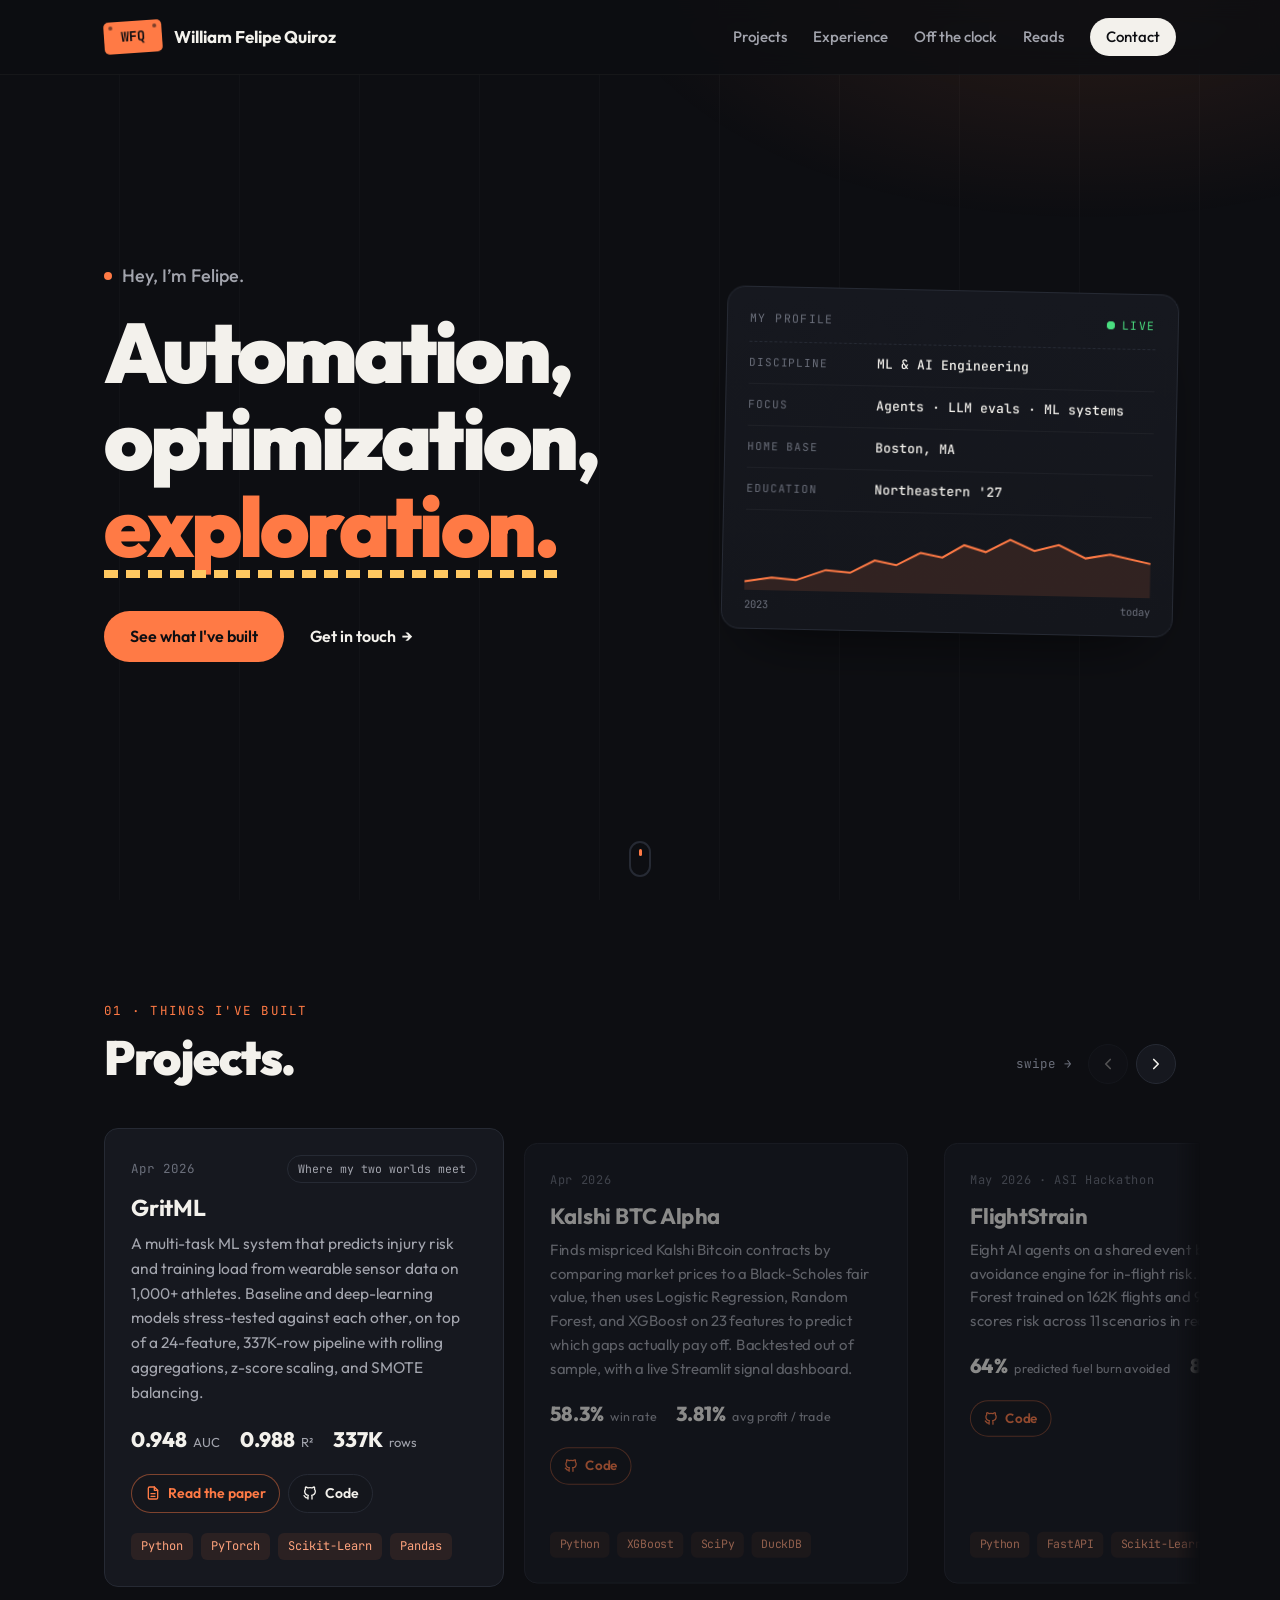
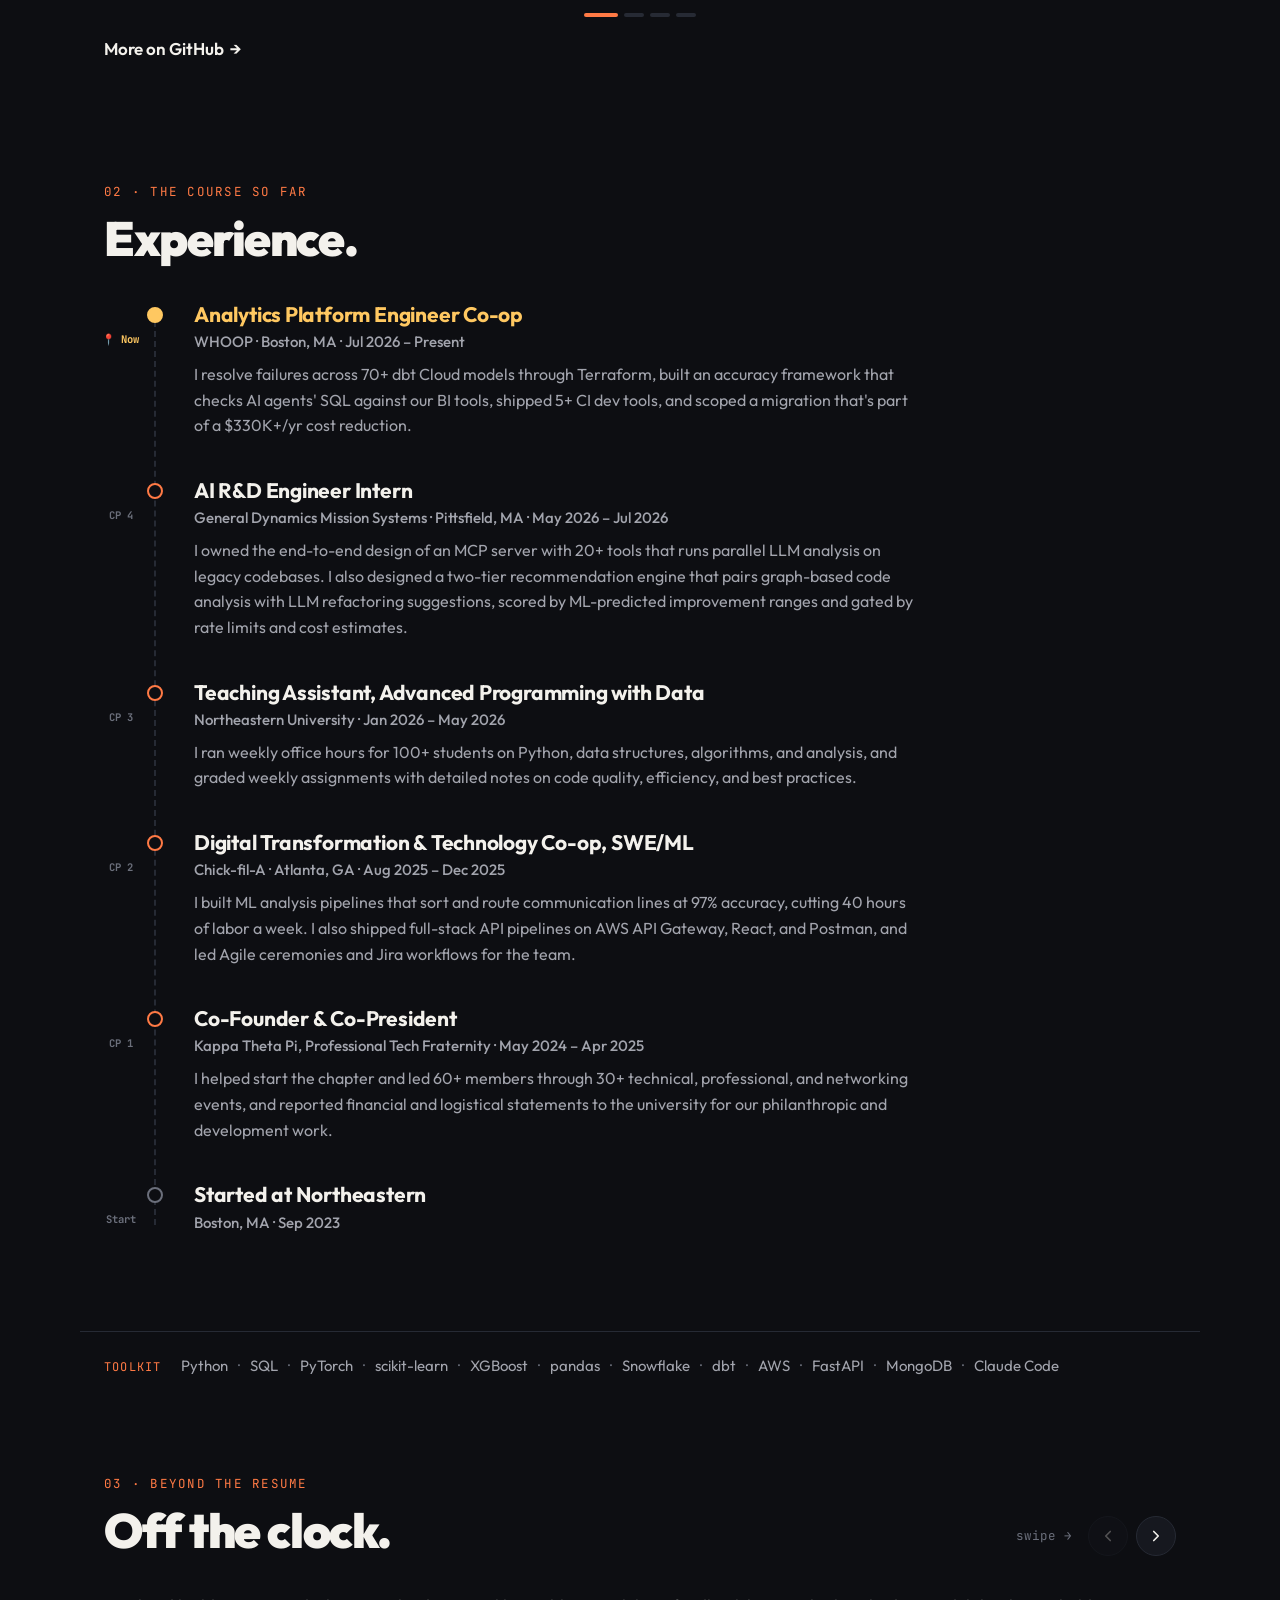
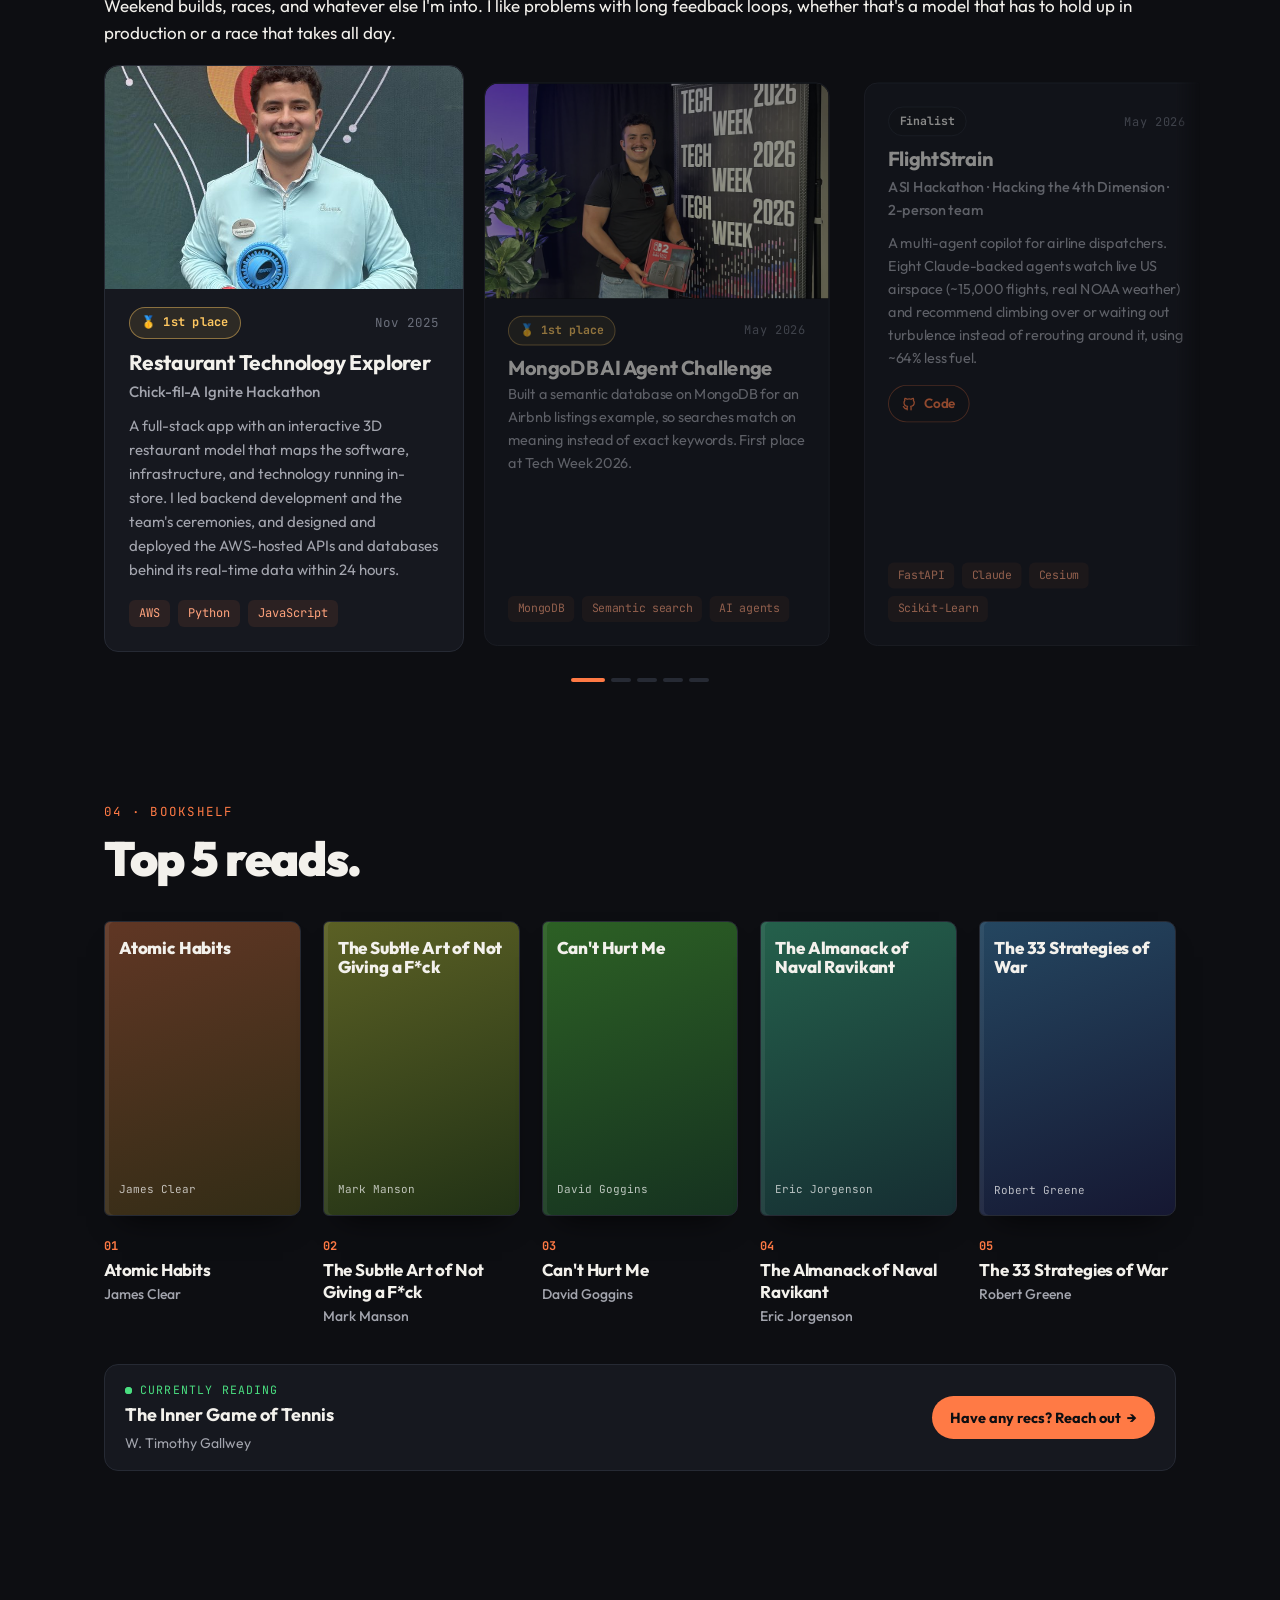
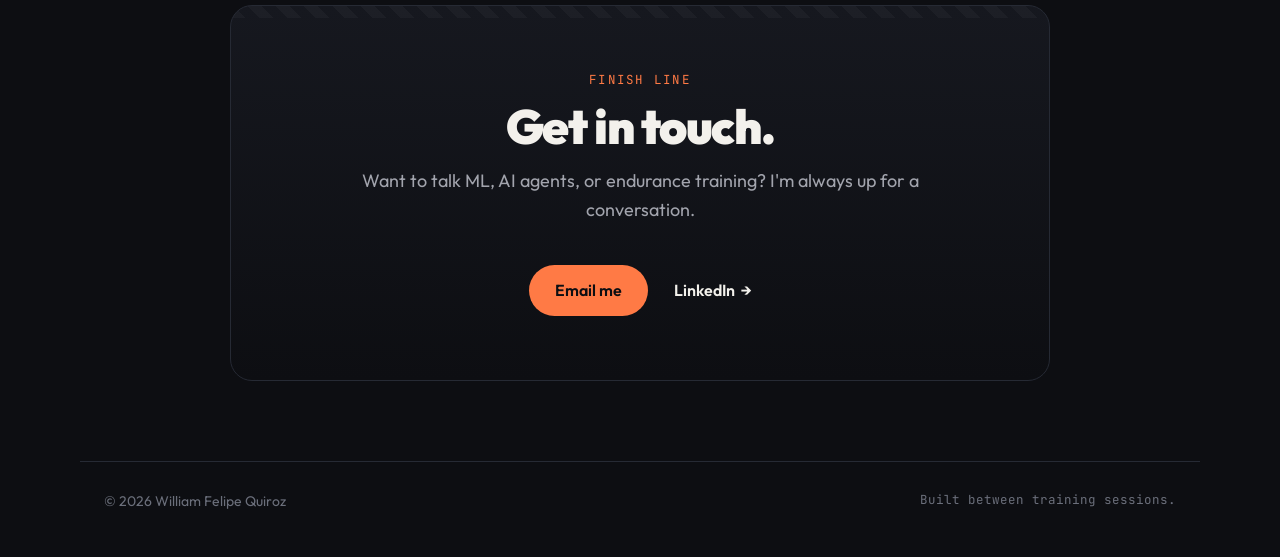
==== commit 22eef4d2: "Contact: 'Get in touch.', drop the GitHub button Co-Authored-By: Claude Opus 5.5 <noreply@anthropic." ====
--- a/index.html
+++ b/index.html
@@ -220,12 +220,11 @@
     <!-- ============ CONTACT ============ -->
     <section class="contact reveal" id="contact">
       <p class="label">Finish line</p>
-      <h2>Let's go the distance.</h2>
+      <h2>Get in touch.</h2>
       <p>Want to talk ML, AI agents, or endurance training? I'm always up for a conversation.</p>
       <div class="cta-row center">
         <a class="btn btn-solid" href="mailto:william.quiroz31@gmail.com">Email me</a>
         <a class="btn btn-ghost" href="https://www.linkedin.com/in/wf-quiroz" target="_blank" rel="noopener">LinkedIn <span class="arrow">→</span></a>
-        <a class="btn btn-ghost" href="https://github.com/wfquiroz" target="_blank" rel="noopener">GitHub <span class="arrow">→</span></a>
       </div>
     </section>
   </main>
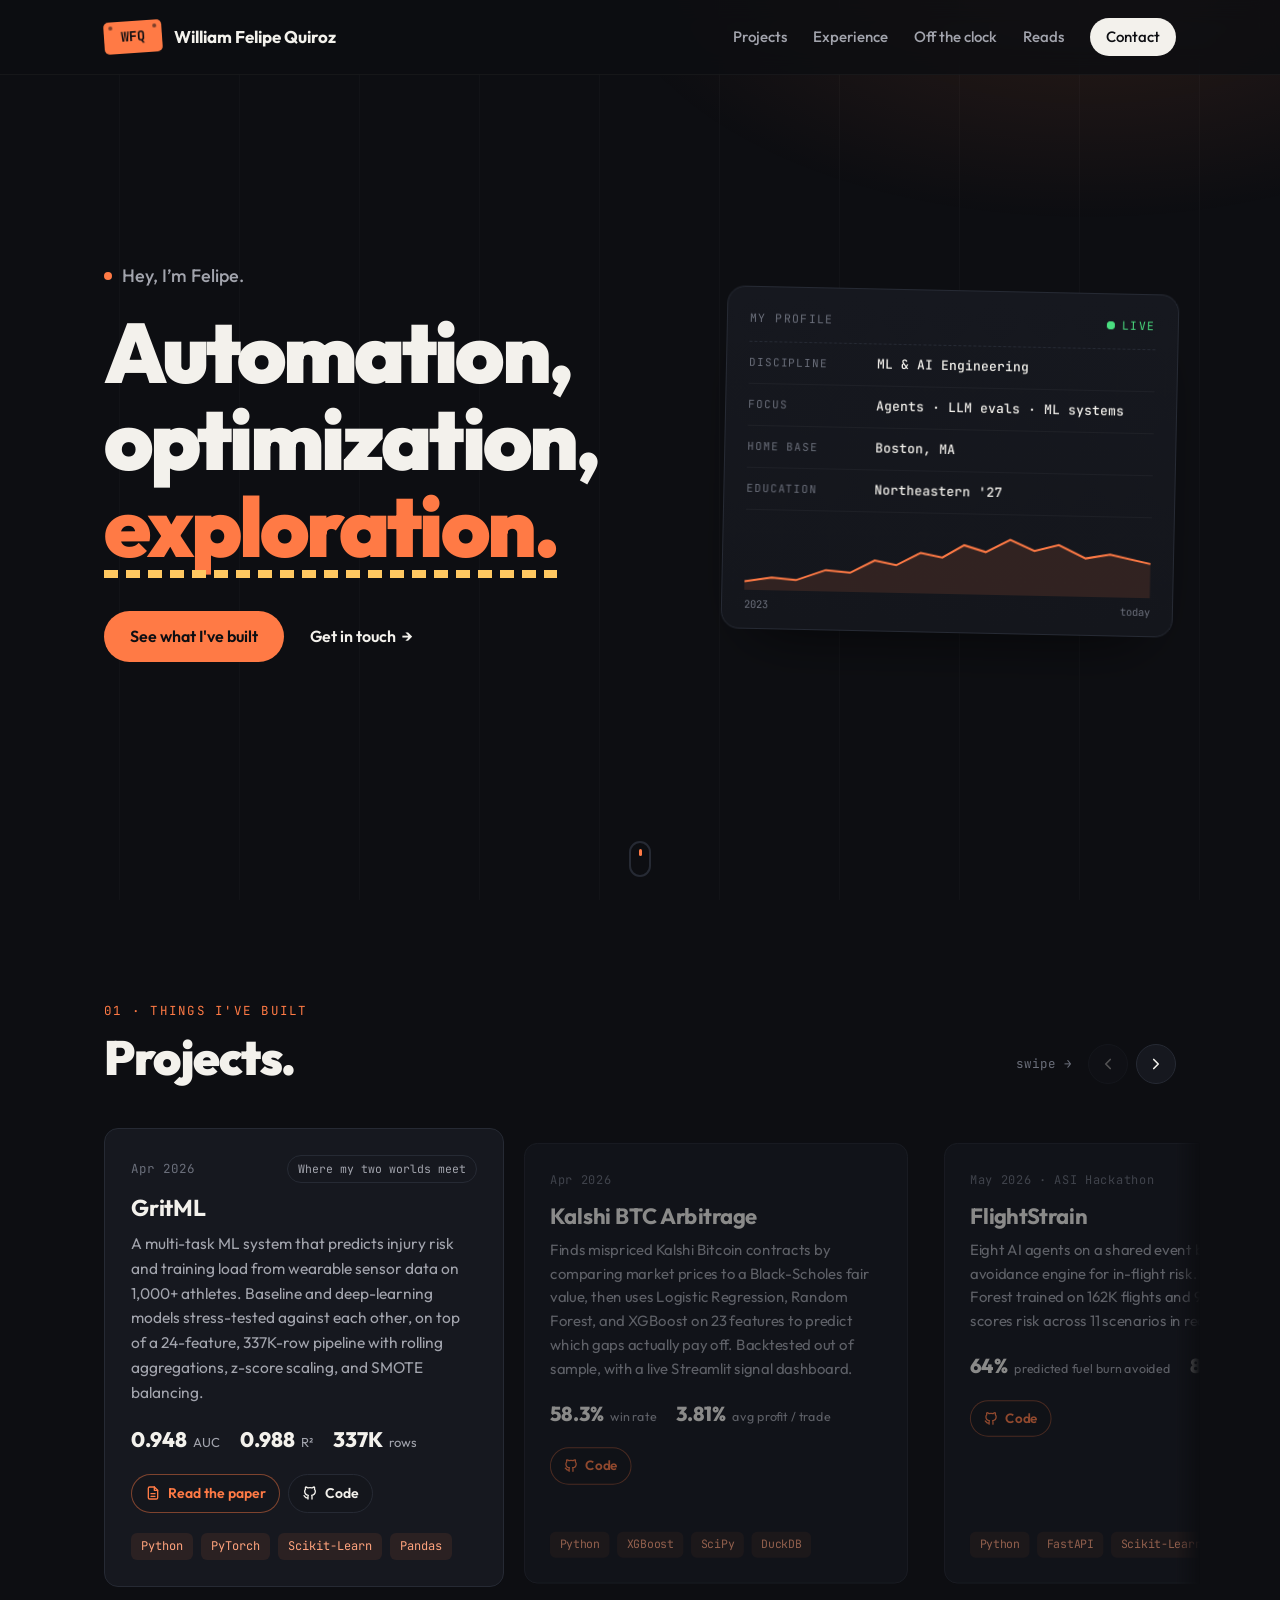
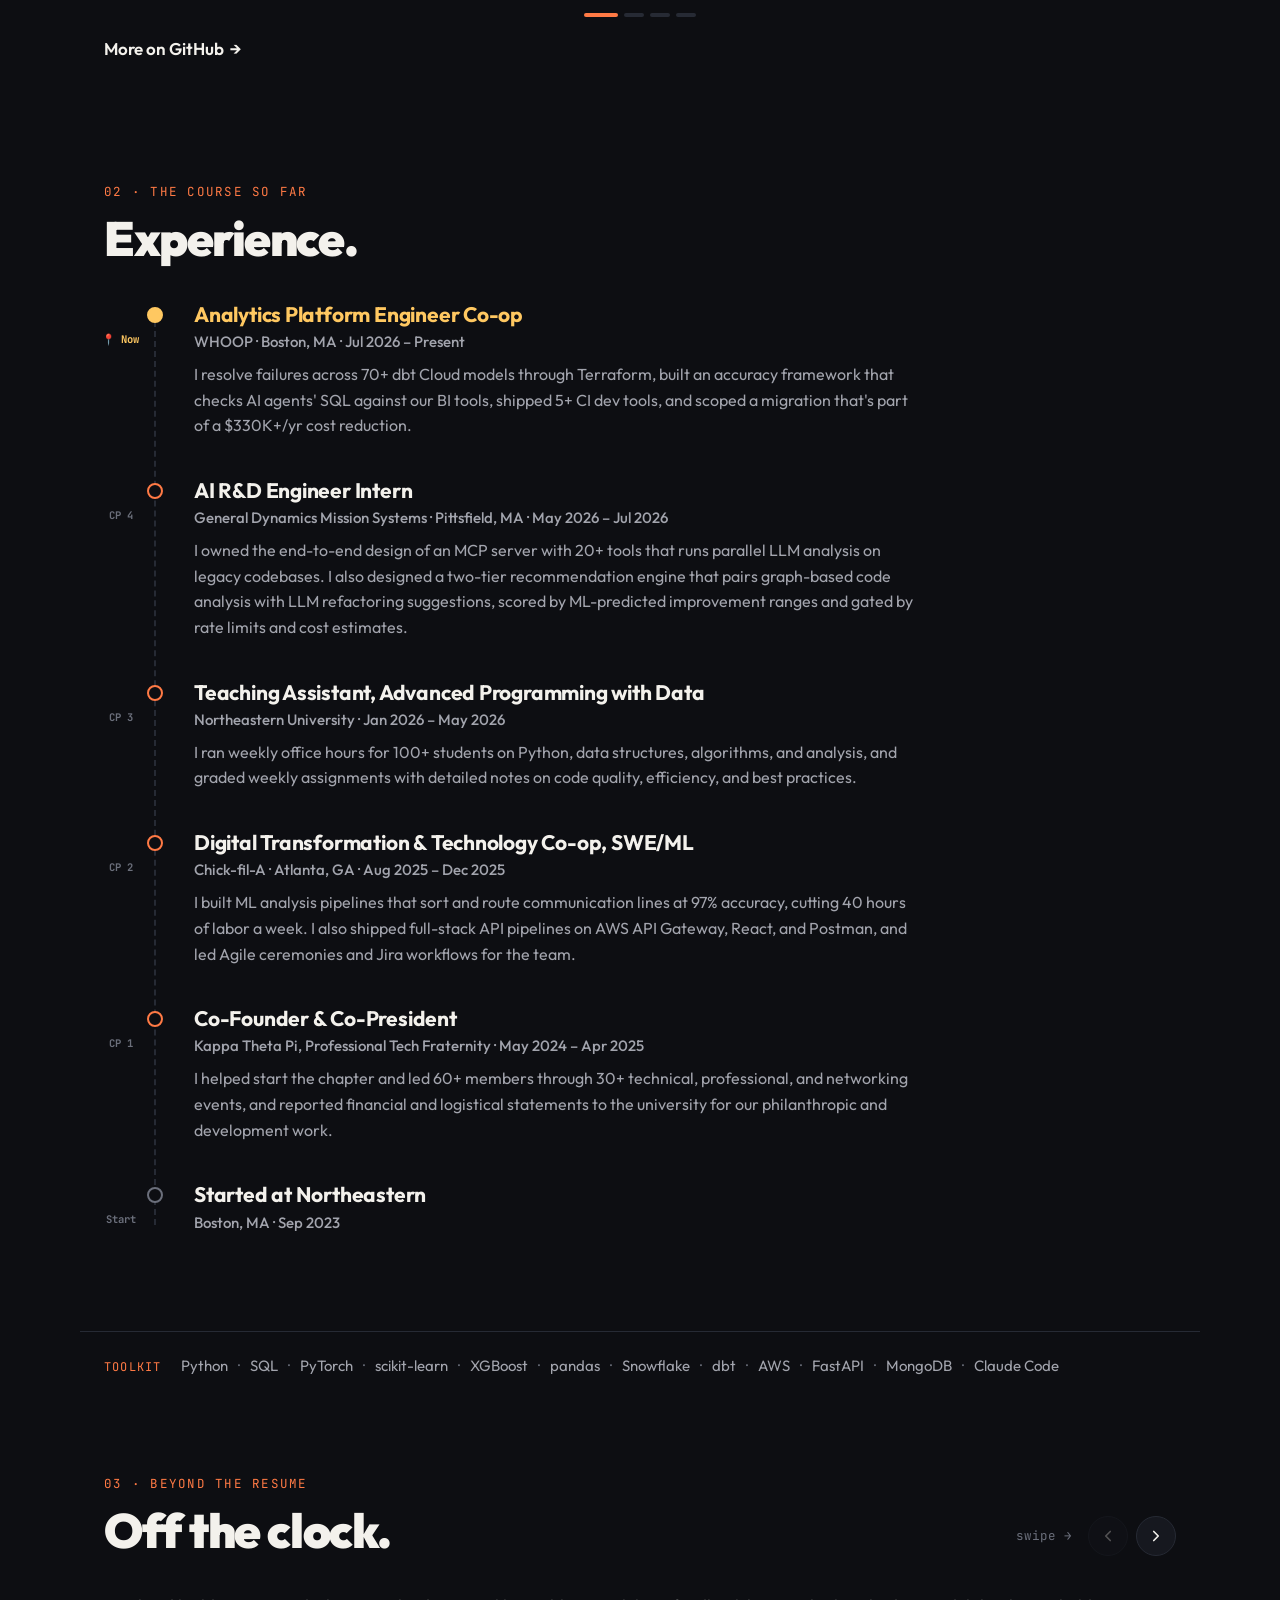
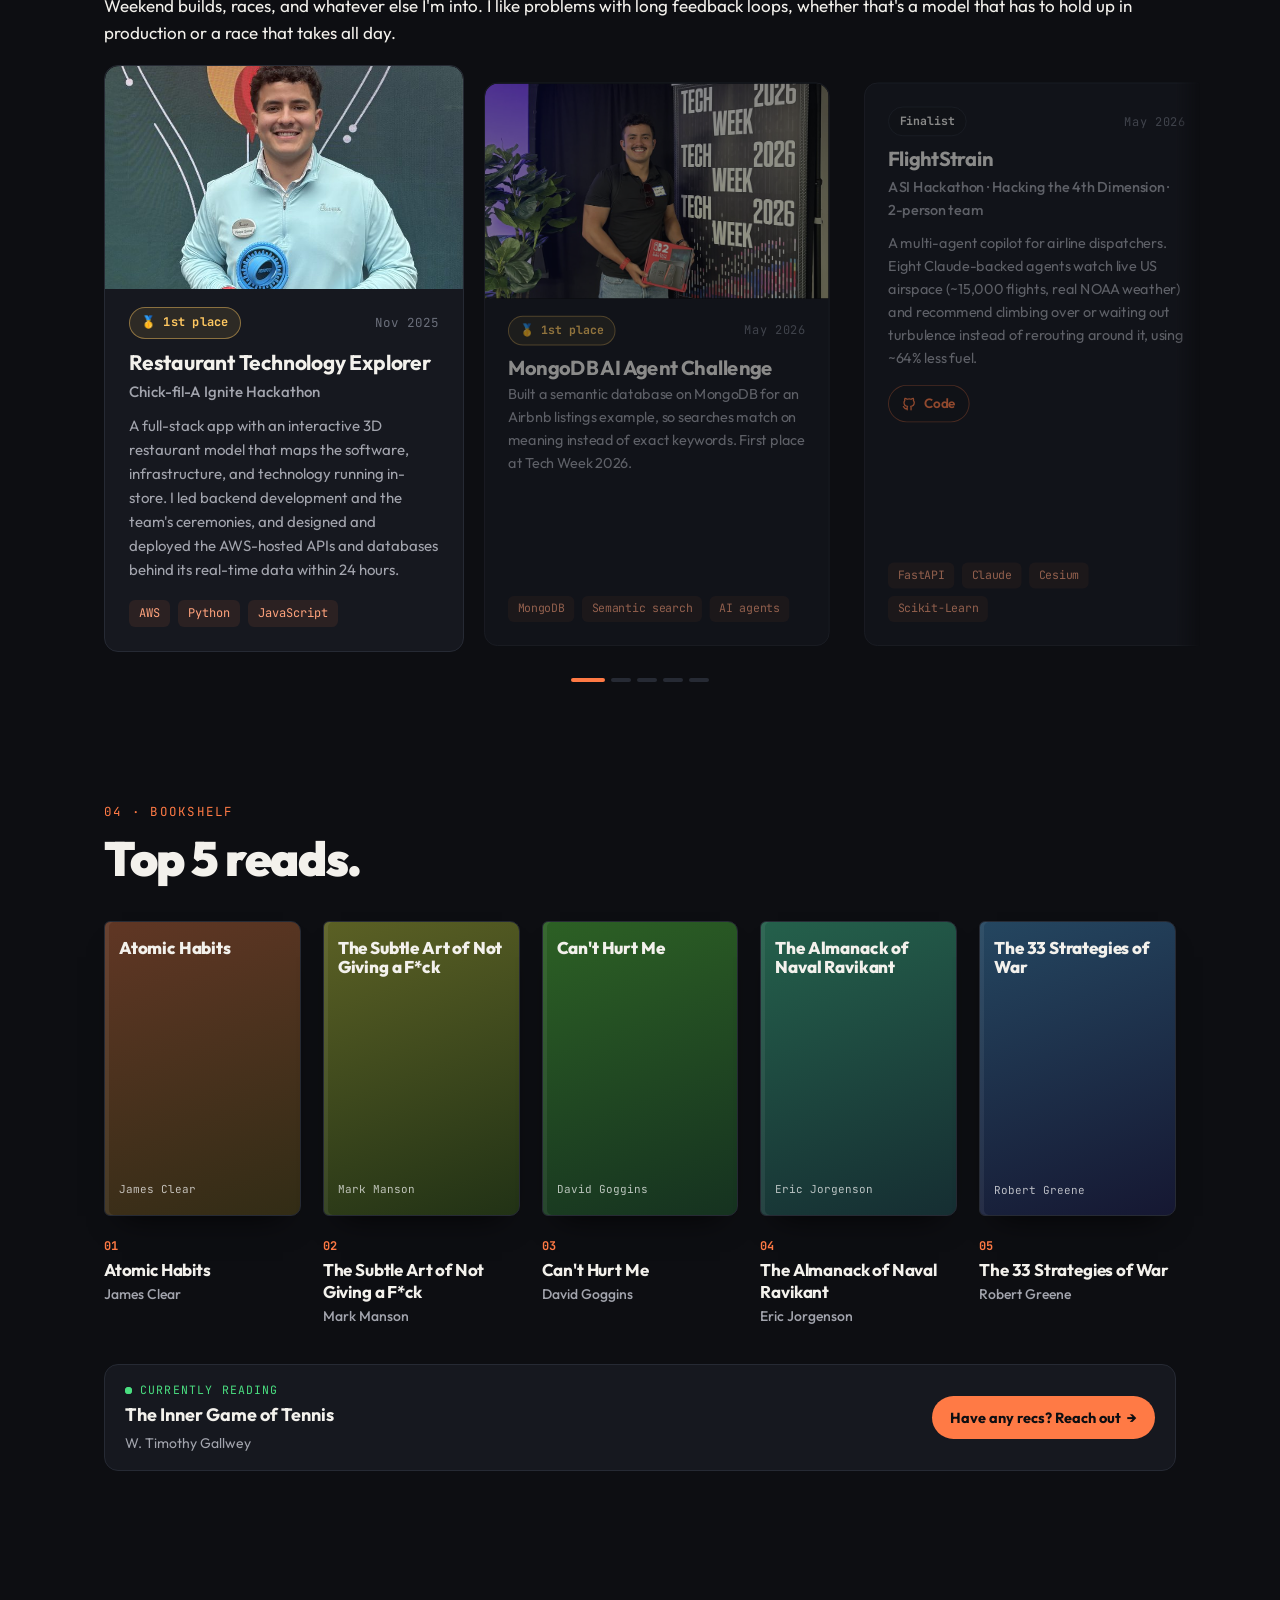
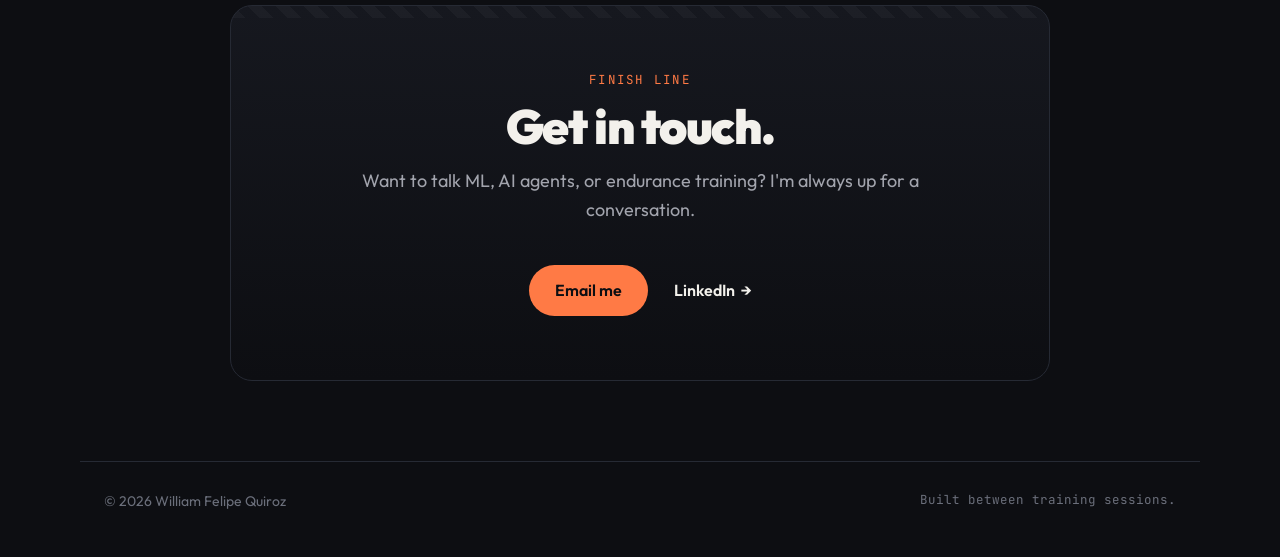
==== commit fca049fd: "Rename Kalshi project card to Kalshi BTC Arbitrage Co-Authored-By: Claude Opus 5.5 <noreply@anthropi" ====
--- a/index.html
+++ b/index.html
@@ -92,7 +92,7 @@
 
           <article class="slide card glow">
             <div class="card-top"><span class="mono">Apr 2026</span></div>
-            <h3>Kalshi BTC Alpha</h3>
+            <h3>Kalshi BTC Arbitrage</h3>
             <p>Finds mispriced Kalshi Bitcoin contracts by comparing market prices to a Black-Scholes fair value, then uses Logistic Regression, Random Forest, and XGBoost on 23 features to predict which gaps actually pay off. Backtested out of sample, with a live Streamlit signal dashboard.</p>
             <div class="metrics"><span><b>58.3%</b>win rate</span><span><b>3.81%</b>avg profit / trade</span></div>
             <div class="card-links">
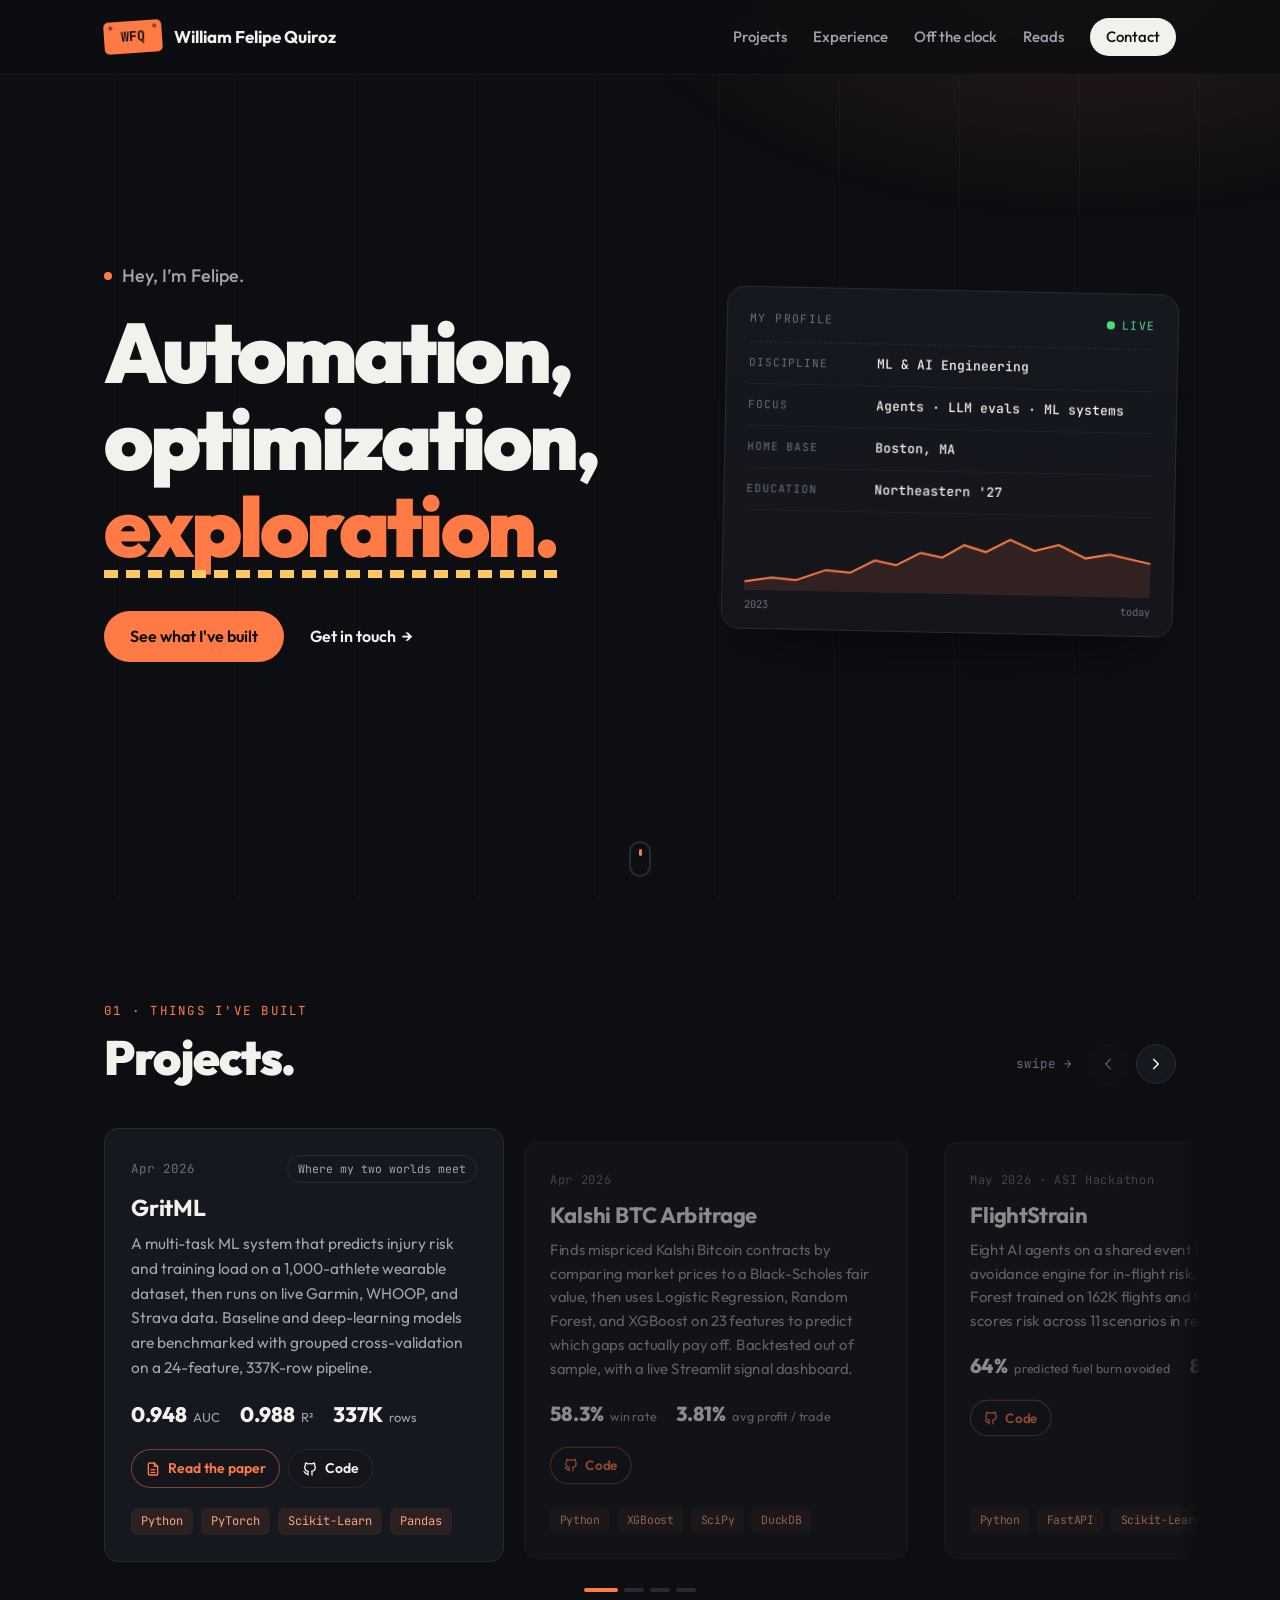
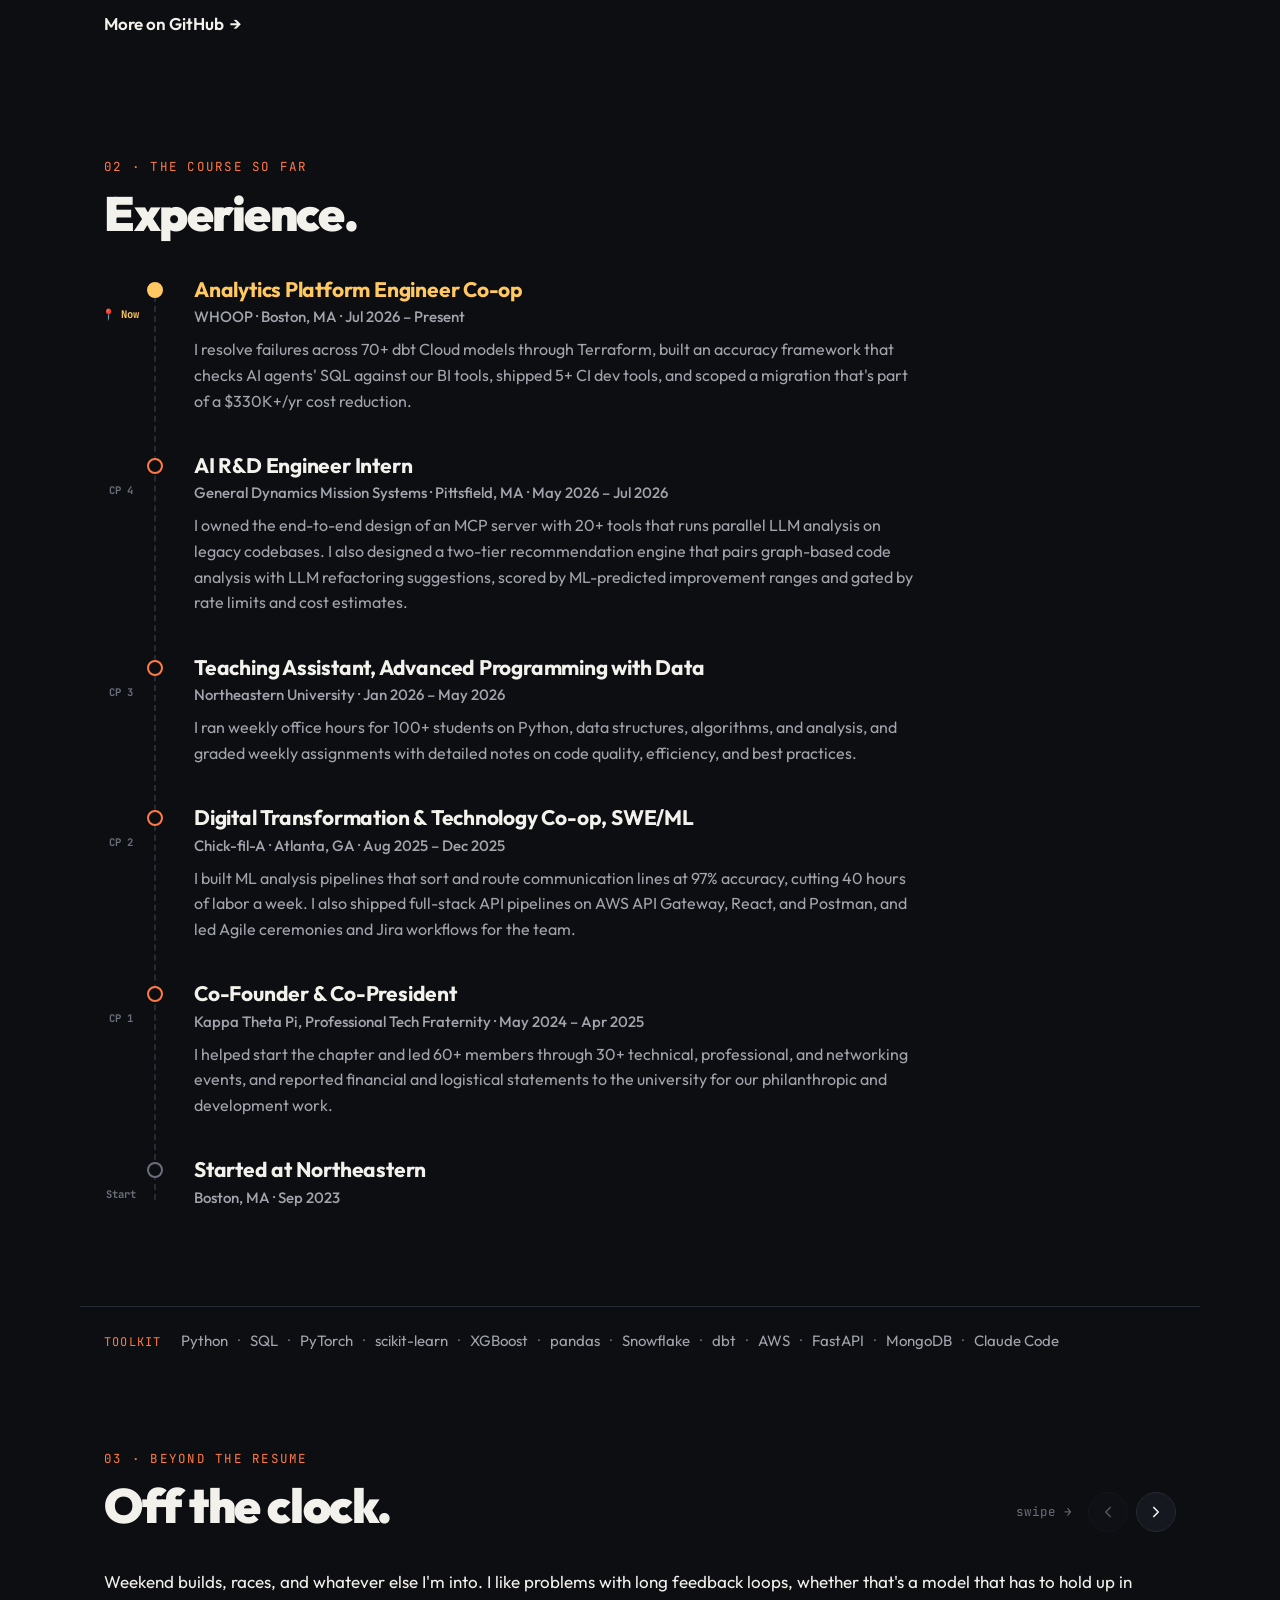
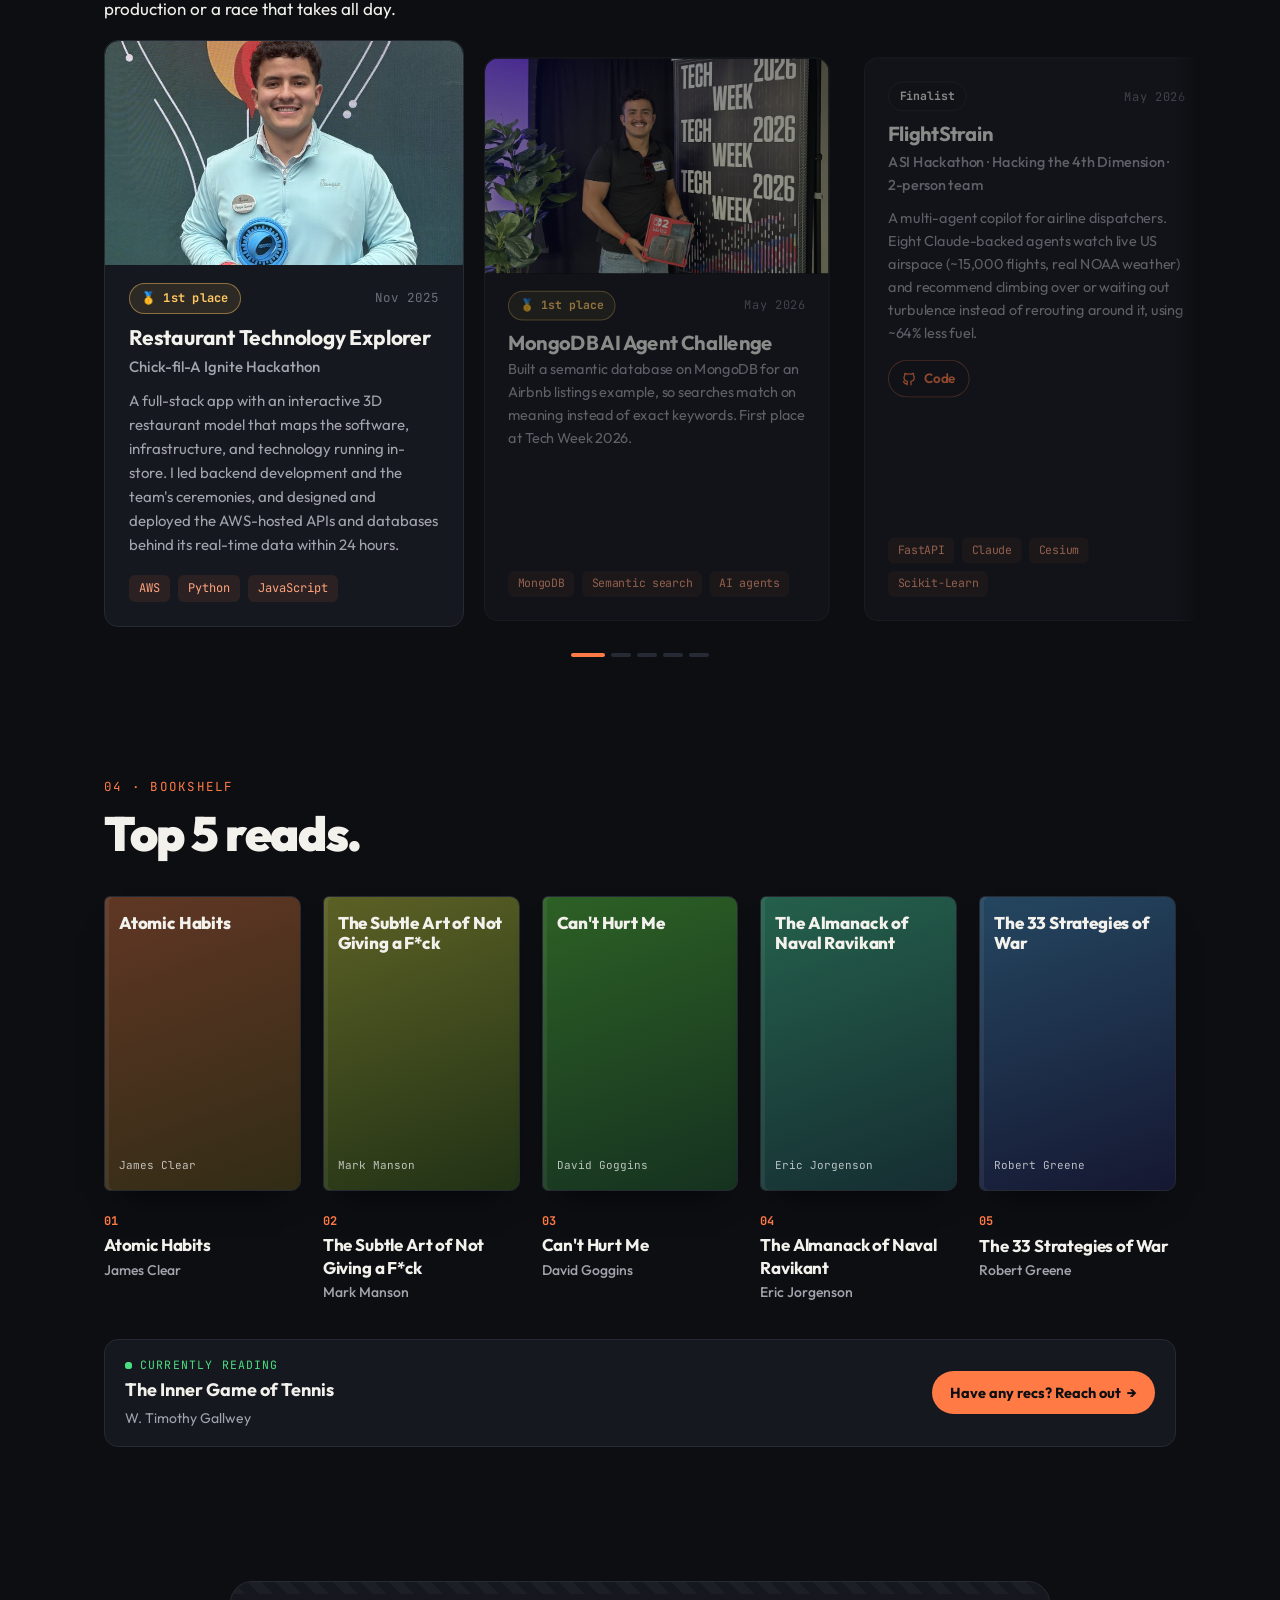
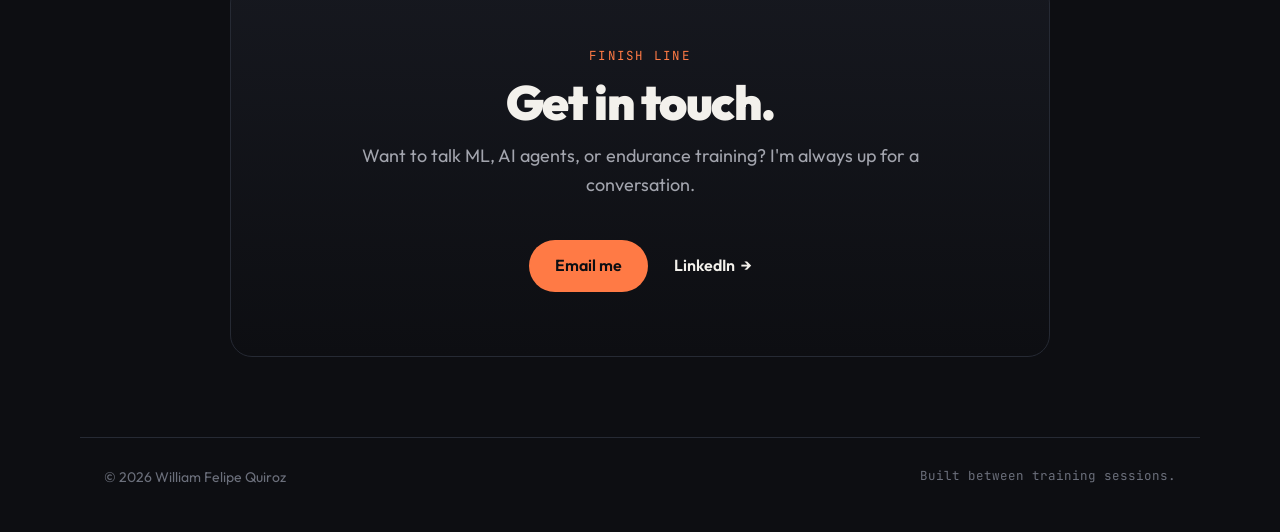
==== commit 5bbe965a: "Tighten project copy; point Kalshi link at renamed repo Co-Authored-By: Claude Opus 5.5 <noreply@ant" ====
--- a/index.html
+++ b/index.html
@@ -81,7 +81,7 @@
           <article class="slide card glow">
             <div class="card-top"><span class="mono">Apr 2026</span><span class="chip">Where my two worlds meet</span></div>
             <h3>GritML</h3>
-            <p>A multi-task ML system that predicts injury risk and training load from wearable sensor data on 1,000+ athletes. Baseline and deep-learning models stress-tested against each other, on top of a 24-feature, 337K-row pipeline with rolling aggregations, z-score scaling, and SMOTE balancing.</p>
+            <p>A multi-task ML system that predicts injury risk and training load on a 1,000-athlete wearable dataset, then runs on live Garmin, WHOOP, and Strava data. Baseline and deep-learning models are benchmarked with grouped cross-validation on a 24-feature, 337K-row pipeline.</p>
             <div class="metrics"><span><b>0.948</b>AUC</span><span><b>0.988</b>R²</span><span><b>337K</b>rows</span></div>
             <div class="card-links">
               <a href="https://github.com/wfquiroz/GritML/blob/main/docs/GritML_Paper.pdf" target="_blank" rel="noopener"><svg viewBox="0 0 24 24"><path d="M14 3H7a2 2 0 0 0-2 2v14a2 2 0 0 0 2 2h10a2 2 0 0 0 2-2V8Z"/><path d="M14 3v5h5M9 13h6M9 17h6"/></svg>Read the paper</a>
@@ -96,7 +96,7 @@
             <p>Finds mispriced Kalshi Bitcoin contracts by comparing market prices to a Black-Scholes fair value, then uses Logistic Regression, Random Forest, and XGBoost on 23 features to predict which gaps actually pay off. Backtested out of sample, with a live Streamlit signal dashboard.</p>
             <div class="metrics"><span><b>58.3%</b>win rate</span><span><b>3.81%</b>avg profit / trade</span></div>
             <div class="card-links">
-              <a href="https://github.com/wfquiroz/kalshi-btc-alpha" target="_blank" rel="noopener"><svg viewBox="0 0 24 24"><path d="M9 19c-4.3 1.4-4.3-2.5-6-3m12 5v-3.5c0-1 .1-1.4-.5-2 2.8-.3 5.5-1.4 5.5-6a4.6 4.6 0 0 0-1.3-3.2 4.2 4.2 0 0 0-.1-3.2s-1.1-.3-3.5 1.3a12 12 0 0 0-6.2 0C6.5 2.8 5.4 3.1 5.4 3.1a4.2 4.2 0 0 0-.1 3.2A4.6 4.6 0 0 0 4 9.5c0 4.6 2.7 5.7 5.5 6-.6.6-.6 1.2-.5 2V21"/></svg>Code</a>
+              <a href="https://github.com/wfquiroz/kalshi-btc-arbitrage" target="_blank" rel="noopener"><svg viewBox="0 0 24 24"><path d="M9 19c-4.3 1.4-4.3-2.5-6-3m12 5v-3.5c0-1 .1-1.4-.5-2 2.8-.3 5.5-1.4 5.5-6a4.6 4.6 0 0 0-1.3-3.2 4.2 4.2 0 0 0-.1-3.2s-1.1-.3-3.5 1.3a12 12 0 0 0-6.2 0C6.5 2.8 5.4 3.1 5.4 3.1a4.2 4.2 0 0 0-.1 3.2A4.6 4.6 0 0 0 4 9.5c0 4.6 2.7 5.7 5.5 6-.6.6-.6 1.2-.5 2V21"/></svg>Code</a>
             </div>
             <ul class="tags"><li>Python</li><li>XGBoost</li><li>SciPy</li><li>DuckDB</li></ul>
           </article>
@@ -115,8 +115,8 @@
           <article class="slide card glow">
             <div class="card-top"><span class="mono">Jul 2024</span></div>
             <h3>Forex Relationships</h3>
-            <p>I stored 8M+ lines of forex data in AWS S3 and queried and cleaned it with Athena. Then I built neural networks, regression trees, and SHAP analyses to explain how each trading feature drives P&amp;L.</p>
-            <div class="metrics"><span><b>98.3%</b>accurate SHAP values</span><span><b>8M+</b>rows</span></div>
+            <p>I stored 8M+ rows of forex data in AWS S3 and queried and cleaned it with Athena. Then I built neural networks, regression trees, and SHAP analyses to explain how each trading feature drives P&amp;L.</p>
+            <div class="metrics"><span><b>98.3%</b>accuracy</span><span><b>8M+</b>rows</span></div>
             <ul class="tags"><li>Python</li><li>SQL</li><li>AWS S3</li><li>Athena</li></ul>
           </article>
         </div>
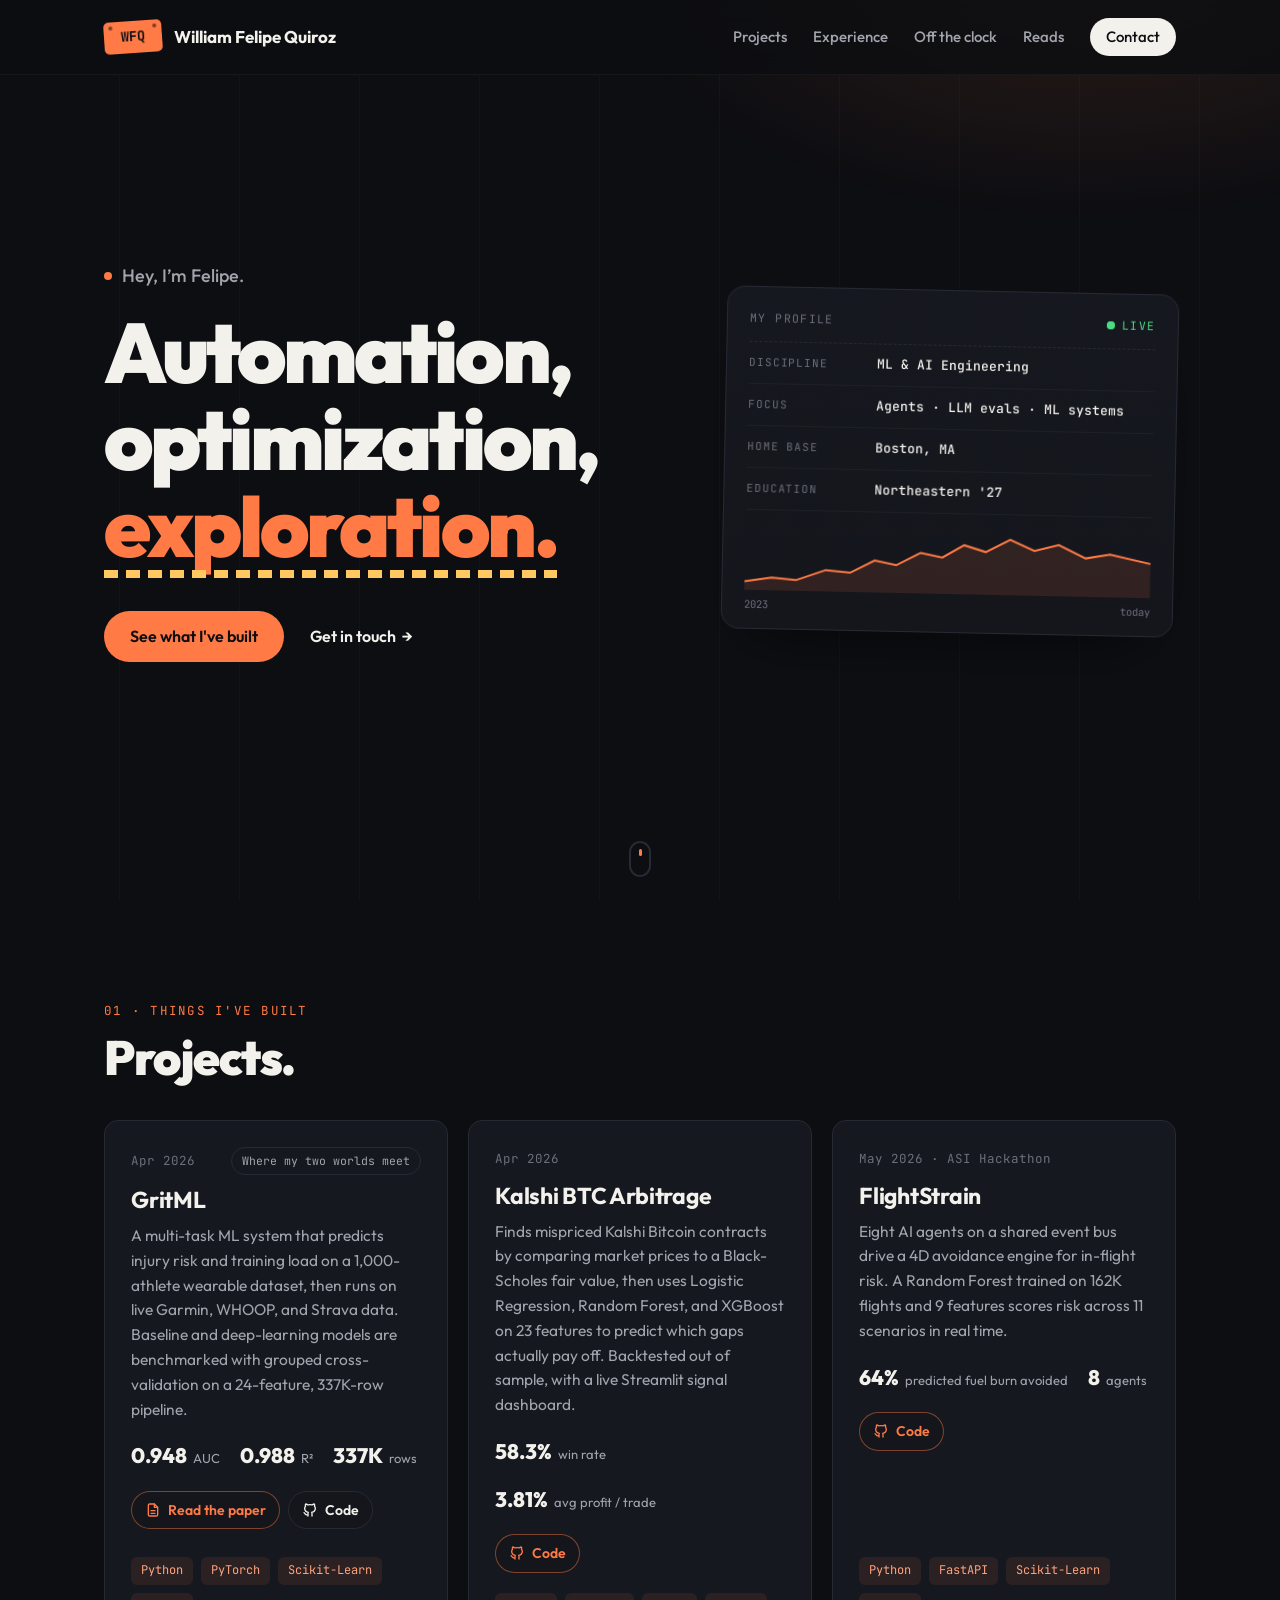
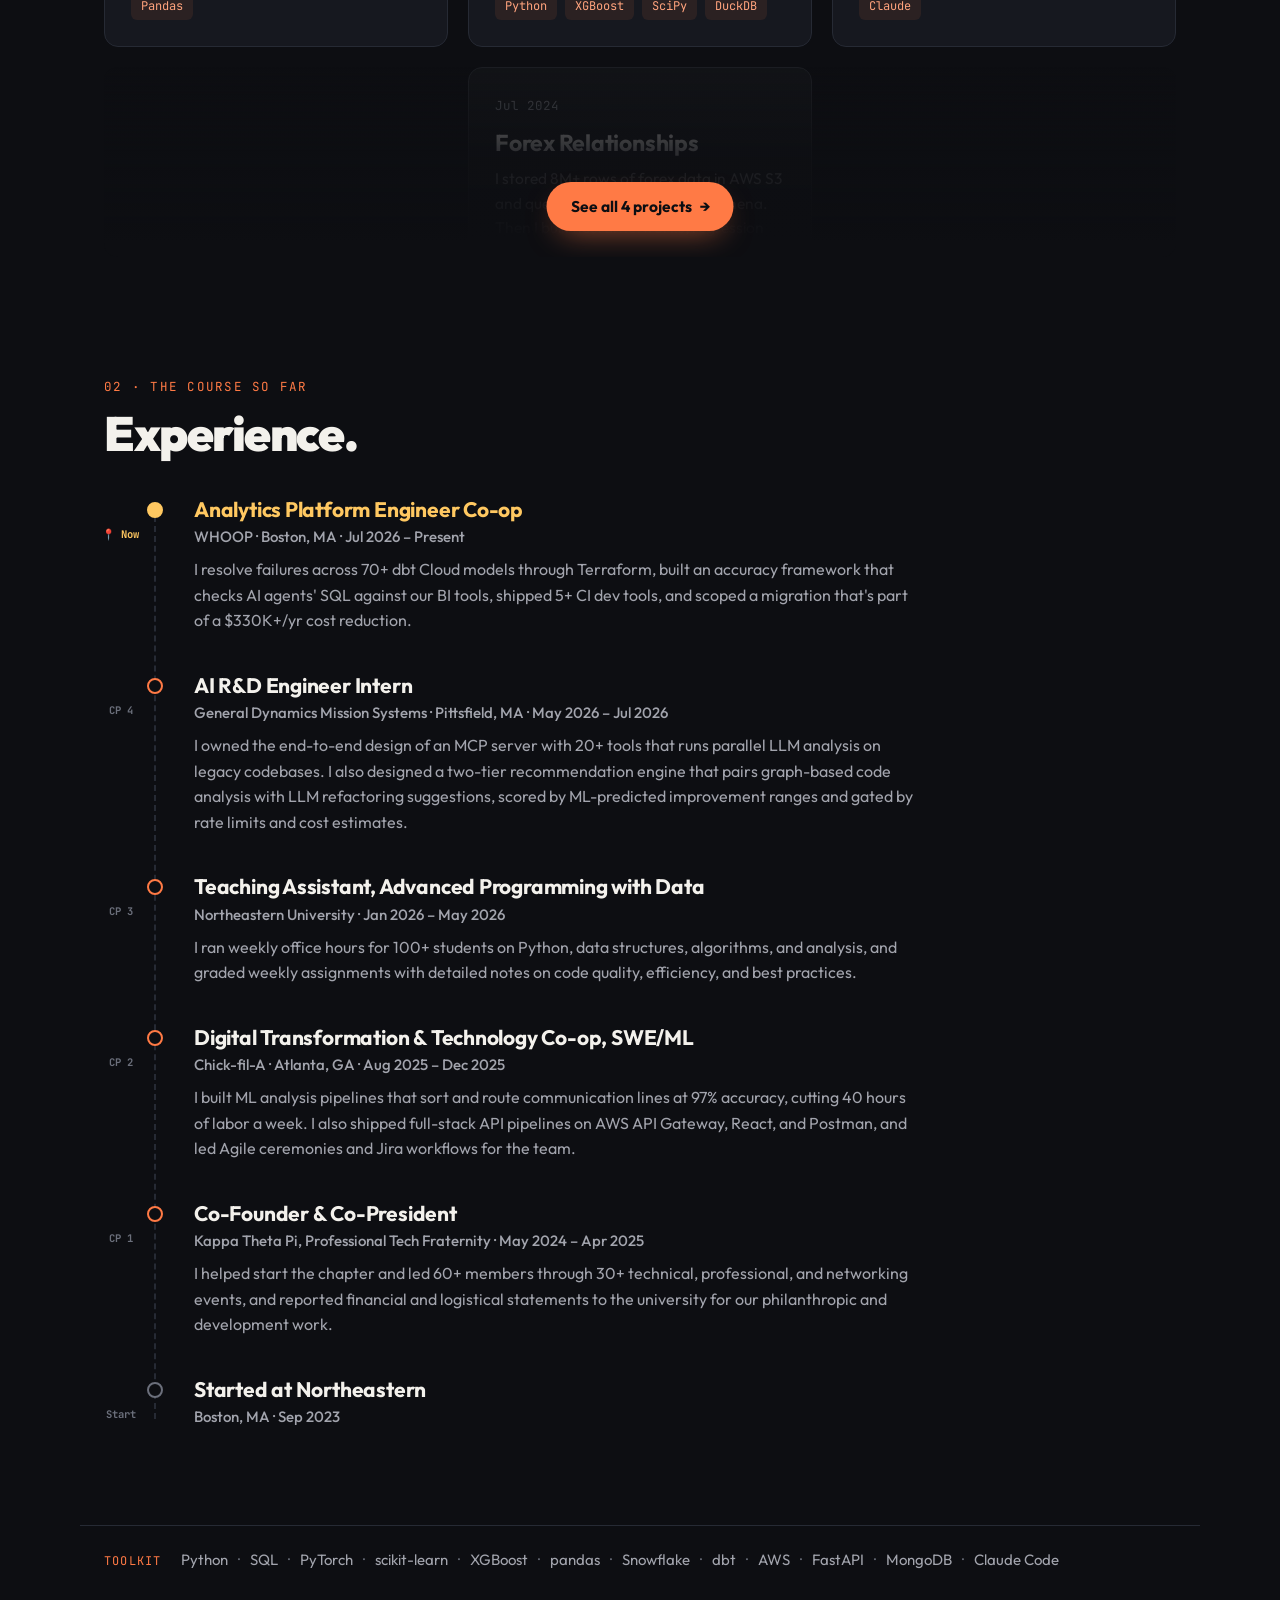
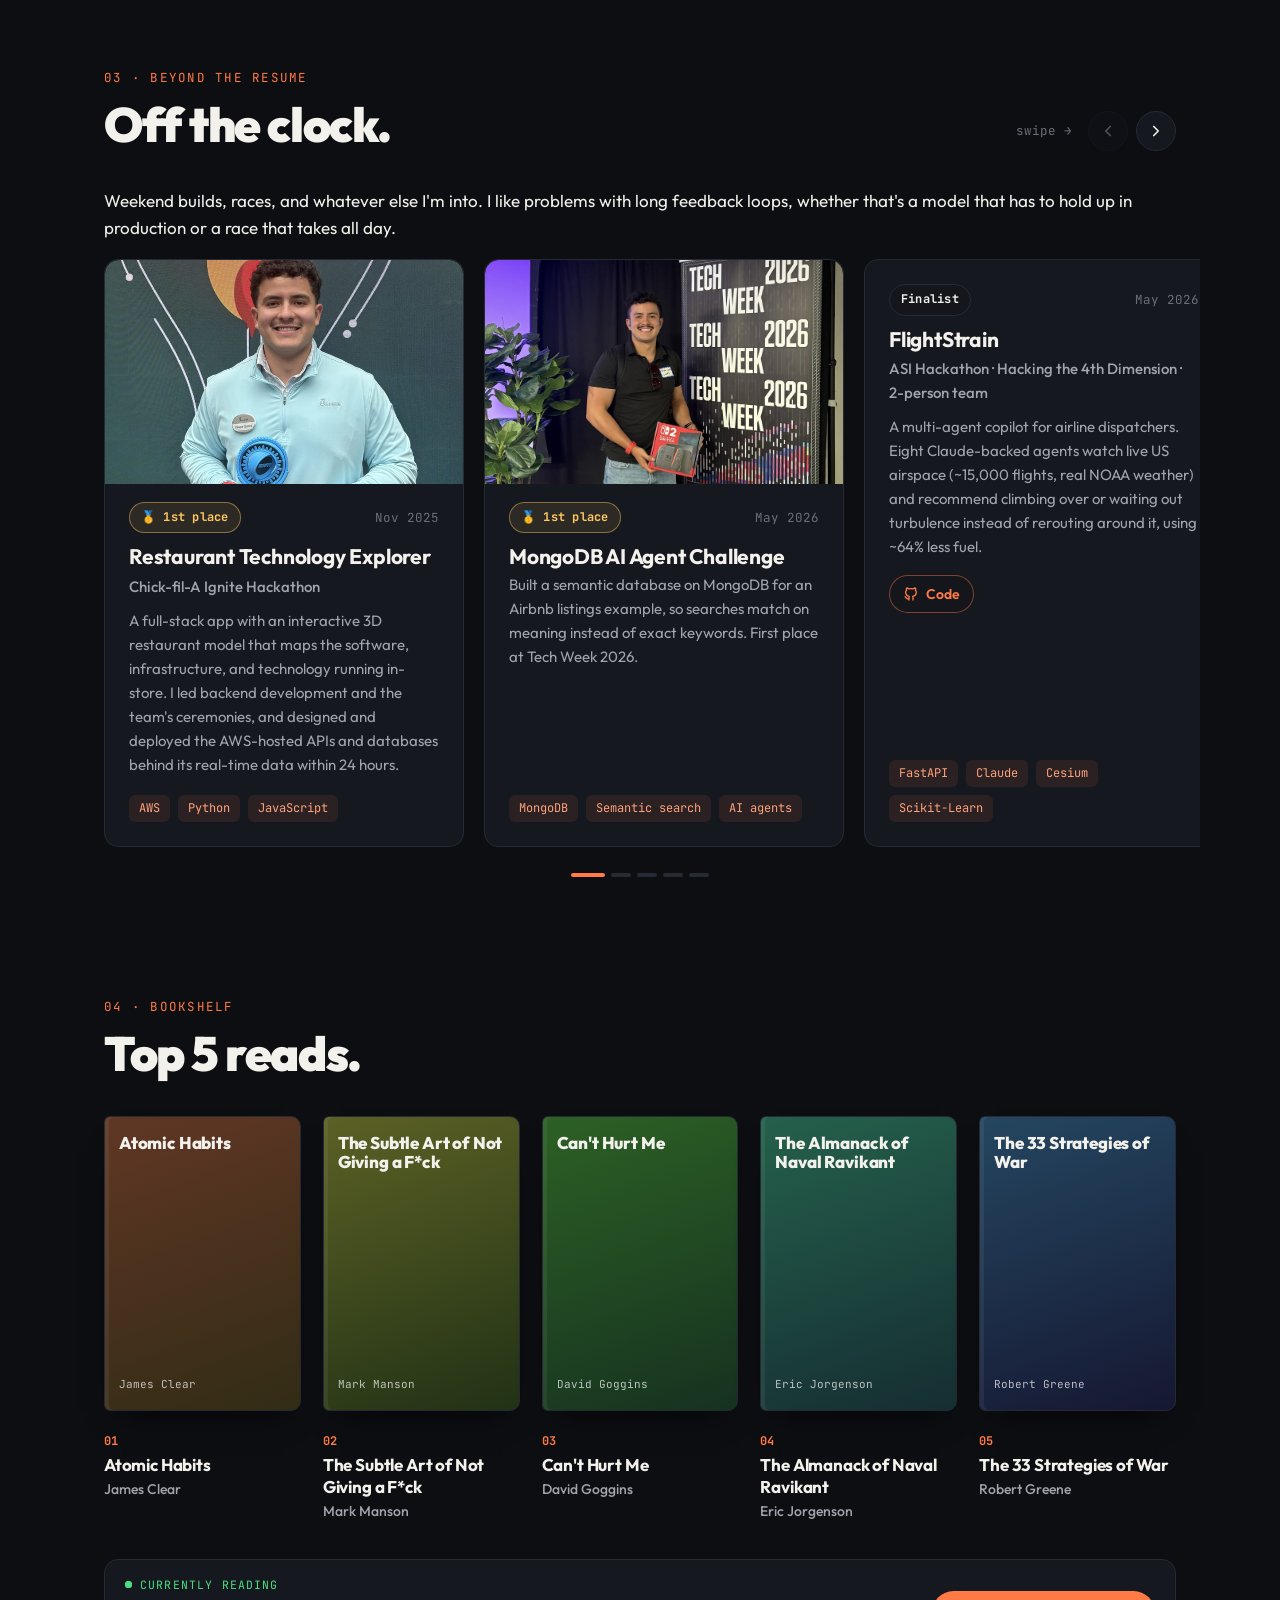
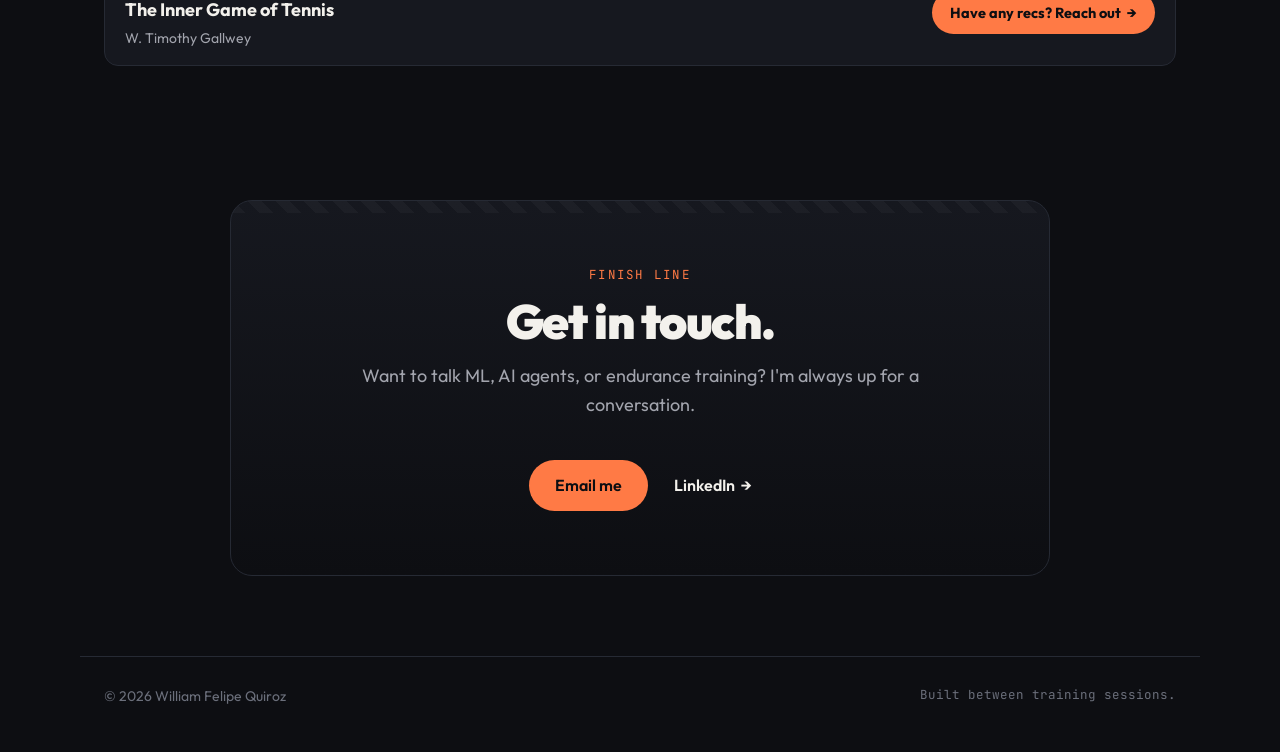
==== commit 9a12de23: "Projects grid + full projects page; clearer gallery; no card dimming - Home shows the top 3 projects" ====
--- a/index.html
+++ b/index.html
@@ -64,66 +64,10 @@
 
     <!-- ============ PROJECTS (swipe deck) ============ -->
     <section class="section reveal" id="built">
-      <div class="section-head">
-        <div>
-          <p class="label">01 · Things I've built</p>
-          <h2>Projects.</h2>
-        </div>
-        <div class="deck-controls" data-for="projects">
-          <span class="swipe-hint mono">swipe →</span>
-          <button class="deck-btn deck-prev" aria-label="Previous project"><svg viewBox="0 0 24 24"><path d="m15 6-6 6 6 6"/></svg></button>
-          <button class="deck-btn deck-next" aria-label="Next project"><svg viewBox="0 0 24 24"><path d="m9 6 6 6-6 6"/></svg></button>
-        </div>
-      </div>
-
-      <div class="deck" id="projects">
-        <div class="track">
-          <article class="slide card glow">
-            <div class="card-top"><span class="mono">Apr 2026</span><span class="chip">Where my two worlds meet</span></div>
-            <h3>GritML</h3>
-            <p>A multi-task ML system that predicts injury risk and training load on a 1,000-athlete wearable dataset, then runs on live Garmin, WHOOP, and Strava data. Baseline and deep-learning models are benchmarked with grouped cross-validation on a 24-feature, 337K-row pipeline.</p>
-            <div class="metrics"><span><b>0.948</b>AUC</span><span><b>0.988</b>R²</span><span><b>337K</b>rows</span></div>
-            <div class="card-links">
-              <a href="https://github.com/wfquiroz/GritML/blob/main/docs/GritML_Paper.pdf" target="_blank" rel="noopener"><svg viewBox="0 0 24 24"><path d="M14 3H7a2 2 0 0 0-2 2v14a2 2 0 0 0 2 2h10a2 2 0 0 0 2-2V8Z"/><path d="M14 3v5h5M9 13h6M9 17h6"/></svg>Read the paper</a>
-              <a href="https://github.com/wfquiroz/GritML" target="_blank" rel="noopener"><svg viewBox="0 0 24 24"><path d="M9 19c-4.3 1.4-4.3-2.5-6-3m12 5v-3.5c0-1 .1-1.4-.5-2 2.8-.3 5.5-1.4 5.5-6a4.6 4.6 0 0 0-1.3-3.2 4.2 4.2 0 0 0-.1-3.2s-1.1-.3-3.5 1.3a12 12 0 0 0-6.2 0C6.5 2.8 5.4 3.1 5.4 3.1a4.2 4.2 0 0 0-.1 3.2A4.6 4.6 0 0 0 4 9.5c0 4.6 2.7 5.7 5.5 6-.6.6-.6 1.2-.5 2V21"/></svg>Code</a>
-            </div>
-            <ul class="tags"><li>Python</li><li>PyTorch</li><li>Scikit-Learn</li><li>Pandas</li></ul>
-          </article>
-
-          <article class="slide card glow">
-            <div class="card-top"><span class="mono">Apr 2026</span></div>
-            <h3>Kalshi BTC Arbitrage</h3>
-            <p>Finds mispriced Kalshi Bitcoin contracts by comparing market prices to a Black-Scholes fair value, then uses Logistic Regression, Random Forest, and XGBoost on 23 features to predict which gaps actually pay off. Backtested out of sample, with a live Streamlit signal dashboard.</p>
-            <div class="metrics"><span><b>58.3%</b>win rate</span><span><b>3.81%</b>avg profit / trade</span></div>
-            <div class="card-links">
-              <a href="https://github.com/wfquiroz/kalshi-btc-arbitrage" target="_blank" rel="noopener"><svg viewBox="0 0 24 24"><path d="M9 19c-4.3 1.4-4.3-2.5-6-3m12 5v-3.5c0-1 .1-1.4-.5-2 2.8-.3 5.5-1.4 5.5-6a4.6 4.6 0 0 0-1.3-3.2 4.2 4.2 0 0 0-.1-3.2s-1.1-.3-3.5 1.3a12 12 0 0 0-6.2 0C6.5 2.8 5.4 3.1 5.4 3.1a4.2 4.2 0 0 0-.1 3.2A4.6 4.6 0 0 0 4 9.5c0 4.6 2.7 5.7 5.5 6-.6.6-.6 1.2-.5 2V21"/></svg>Code</a>
-            </div>
-            <ul class="tags"><li>Python</li><li>XGBoost</li><li>SciPy</li><li>DuckDB</li></ul>
-          </article>
-
-          <article class="slide card glow">
-            <div class="card-top"><span class="mono">May 2026 · ASI Hackathon</span></div>
-            <h3>FlightStrain</h3>
-            <p>Eight AI agents on a shared event bus drive a 4D avoidance engine for in-flight risk. A Random Forest trained on 162K flights and 9 features scores risk across 11 scenarios in real time.</p>
-            <div class="metrics"><span><b>64%</b>predicted fuel burn avoided</span><span><b>8</b>agents</span></div>
-            <div class="card-links">
-              <a href="https://github.com/wfquiroz/FlightStrain" target="_blank" rel="noopener"><svg viewBox="0 0 24 24"><path d="M9 19c-4.3 1.4-4.3-2.5-6-3m12 5v-3.5c0-1 .1-1.4-.5-2 2.8-.3 5.5-1.4 5.5-6a4.6 4.6 0 0 0-1.3-3.2 4.2 4.2 0 0 0-.1-3.2s-1.1-.3-3.5 1.3a12 12 0 0 0-6.2 0C6.5 2.8 5.4 3.1 5.4 3.1a4.2 4.2 0 0 0-.1 3.2A4.6 4.6 0 0 0 4 9.5c0 4.6 2.7 5.7 5.5 6-.6.6-.6 1.2-.5 2V21"/></svg>Code</a>
-            </div>
-            <ul class="tags"><li>Python</li><li>FastAPI</li><li>Scikit-Learn</li><li>Claude</li></ul>
-          </article>
-
-          <article class="slide card glow">
-            <div class="card-top"><span class="mono">Jul 2024</span></div>
-            <h3>Forex Relationships</h3>
-            <p>I stored 8M+ rows of forex data in AWS S3 and queried and cleaned it with Athena. Then I built neural networks, regression trees, and SHAP analyses to explain how each trading feature drives P&amp;L.</p>
-            <div class="metrics"><span><b>98.3%</b>accuracy</span><span><b>8M+</b>rows</span></div>
-            <ul class="tags"><li>Python</li><li>SQL</li><li>AWS S3</li><li>Athena</li></ul>
-          </article>
-        </div>
-        <div class="dots" role="tablist"></div>
-      </div>
-
-      <a class="btn-ghost more" href="https://github.com/wfquiroz" target="_blank" rel="noopener">More on GitHub <span class="arrow">→</span></a>
+      <p class="label">01 · Things I've built</p>
+      <h2>Projects.</h2>
+      <!-- filled from projects.js: top 3 + a faded teaser linking to projects.html -->
+      <div class="project-grid" data-projects="3"></div>
     </section>
 
     <!-- ============ COURSE (experience) ============ -->
@@ -234,6 +178,7 @@
     <span class="mono">Built between training sessions.</span>
   </footer>
 
+  <script src="projects.js"></script>
   <script src="personal.js"></script>
   <script src="script.js"></script>
 </body>
--- a/styles.css
+++ b/styles.css
@@ -189,14 +189,11 @@
   padding: 8px 24px 20px;
   scrollbar-width: none; -ms-overflow-style: none;
   cursor: grab;
-  -webkit-mask-image: linear-gradient(90deg, transparent, #000 24px, #000 calc(100% - 24px), transparent);
-  mask-image: linear-gradient(90deg, transparent, #000 24px, #000 calc(100% - 24px), transparent);
 }
 .track::-webkit-scrollbar { display: none; }
 .track.dragging { cursor: grabbing; scroll-snap-type: none; scroll-behavior: auto; }
 .track.dragging * { pointer-events: none; }
-.slide { flex: 0 0 min(400px, 82vw); scroll-snap-align: start; transform-origin: left center; transform: scale(.96) translateY(6px); opacity: .55; transition: transform .5s var(--ease), opacity .5s var(--ease), border-color .25s; }
-.slide.is-active { transform: none; opacity: 1; }
+.slide { flex: 0 0 min(400px, 82vw); scroll-snap-align: start; }
 .dots { display: flex; justify-content: center; gap: 6px; margin-top: 6px; }
 .dots button { width: 20px; height: 4px; border-radius: 2px; border: 0; background: var(--line); cursor: pointer; transition: background .25s, width .25s; padding: 0; }
 .dots button.on { background: var(--accent); width: 34px; }
@@ -287,7 +284,7 @@
   .section-head h2 { margin-bottom: 16px; }
   .deck-controls { margin-bottom: 22px; }
   .deck { margin: 0 -16px; }
-  .track { padding: 8px 16px 16px; scroll-padding-inline: 16px; -webkit-mask-image: none; mask-image: none; }
+  .track { padding: 8px 16px 16px; scroll-padding-inline: 16px; }
   .course { margin-left: 8px; }
   .cp { padding-left: 26px; }
   .cp-tag { position: static; display: block; width: auto; text-align: left; transform: none; margin-bottom: 2px; }
@@ -506,3 +503,70 @@
   .now-reading { flex-wrap: wrap; gap: 14px; padding: 16px; }
   .now-reading-cta { width: 100%; justify-content: center; }
 }
+
+/* ---------- project grid (home: top 3 + teaser · projects.html: all) ---------- */
+.project-grid { display: grid; grid-template-columns: repeat(3, minmax(0, 1fr)); gap: 20px; align-items: stretch; }
+.project-grid .card { min-height: 100%; }
+.project-teaser {
+  position: relative; display: block; margin-top: 20px; height: 190px; overflow: hidden;
+  border-radius: var(--radius); color: inherit;
+}
+.project-teaser .card {
+  width: calc((100% - 40px) / 3); margin: 0 auto; pointer-events: none;
+  opacity: .55; filter: saturate(.6);
+}
+.project-teaser::after {   /* fade the peeking card into the page */
+  content: ""; position: absolute; inset: 0; pointer-events: none;
+  background: linear-gradient(180deg, rgba(13, 14, 18, 0) 0%, rgba(13, 14, 18, .75) 45%, var(--bg) 92%);
+}
+.teaser-cta {
+  position: absolute; left: 50%; bottom: 26px; z-index: 1; transform: translateX(-50%);
+  display: inline-flex; align-items: center; gap: 8px; white-space: nowrap;
+  padding: 12px 24px; border-radius: 999px; background: var(--accent); color: var(--ink);
+  font-weight: 700; font-size: 15.5px; box-shadow: 0 12px 30px -12px rgba(255, 122, 69, .6);
+  transition: background .2s, transform .2s;
+}
+.teaser-cta .arrow { transition: transform .2s; }
+@media (hover: hover) {
+  .project-teaser:hover .teaser-cta { background: var(--accent-2); transform: translateX(-50%) translateY(-2px); }
+  .project-teaser:hover .teaser-cta .arrow { transform: translateX(4px); }
+}
+.project-teaser:focus-visible { outline: 2px solid var(--accent); outline-offset: 4px; }
+
+/* projects.html */
+.projects-page { padding-top: 48px; }
+.back-link { display: inline-flex; gap: 8px; margin-bottom: 36px; color: var(--muted); }
+.back-link:hover .arrow { transform: translateX(-4px); }
+.page-title { font-size: clamp(40px, 6vw, 64px); font-weight: 900; letter-spacing: -0.035em; line-height: 1.05; margin-bottom: 40px; }
+
+@media (max-width: 940px) {
+  .project-grid { grid-template-columns: repeat(2, minmax(0, 1fr)); }
+  .project-teaser .card { width: calc((100% - 20px) / 2); }
+}
+@media (max-width: 720px) {
+  .project-grid { grid-template-columns: 1fr; }
+  .project-teaser { height: 170px; }
+  .project-teaser .card { width: 100%; }
+}
+
+/* ---------- gallery thumbnails ---------- */
+.viewer-slide { padding-bottom: 112px; }
+.viewer-slide img { max-height: calc(100dvh - 236px); }
+.viewer-thumbs {
+  position: fixed; left: 0; right: 0; bottom: 18px;
+  display: flex; justify-content: safe center; gap: 8px; padding: 4px 16px;
+  overflow-x: auto; scrollbar-width: none;
+}
+.viewer-thumbs::-webkit-scrollbar { display: none; }
+.viewer-thumb {
+  flex: none; width: 60px; height: 60px; padding: 0; border-radius: 10px; overflow: hidden; cursor: pointer;
+  border: 2px solid transparent; background: var(--card); opacity: .45;
+  transition: opacity .2s, border-color .2s, transform .2s;
+}
+.viewer-thumb img { width: 100%; height: 100%; object-fit: cover; display: block; }
+.viewer-thumb.on { opacity: 1; border-color: var(--accent); transform: translateY(-3px); }
+@media (hover: hover) { .viewer-thumb:hover { opacity: .85; } }
+.viewer.single .viewer-thumbs { display: none; }
+.viewer.single .viewer-slide { padding-bottom: 56px; }
+.viewer.single .viewer-slide img { max-height: calc(100dvh - 170px); }
+@media (max-width: 720px) { .viewer-thumb { width: 52px; height: 52px; } }
